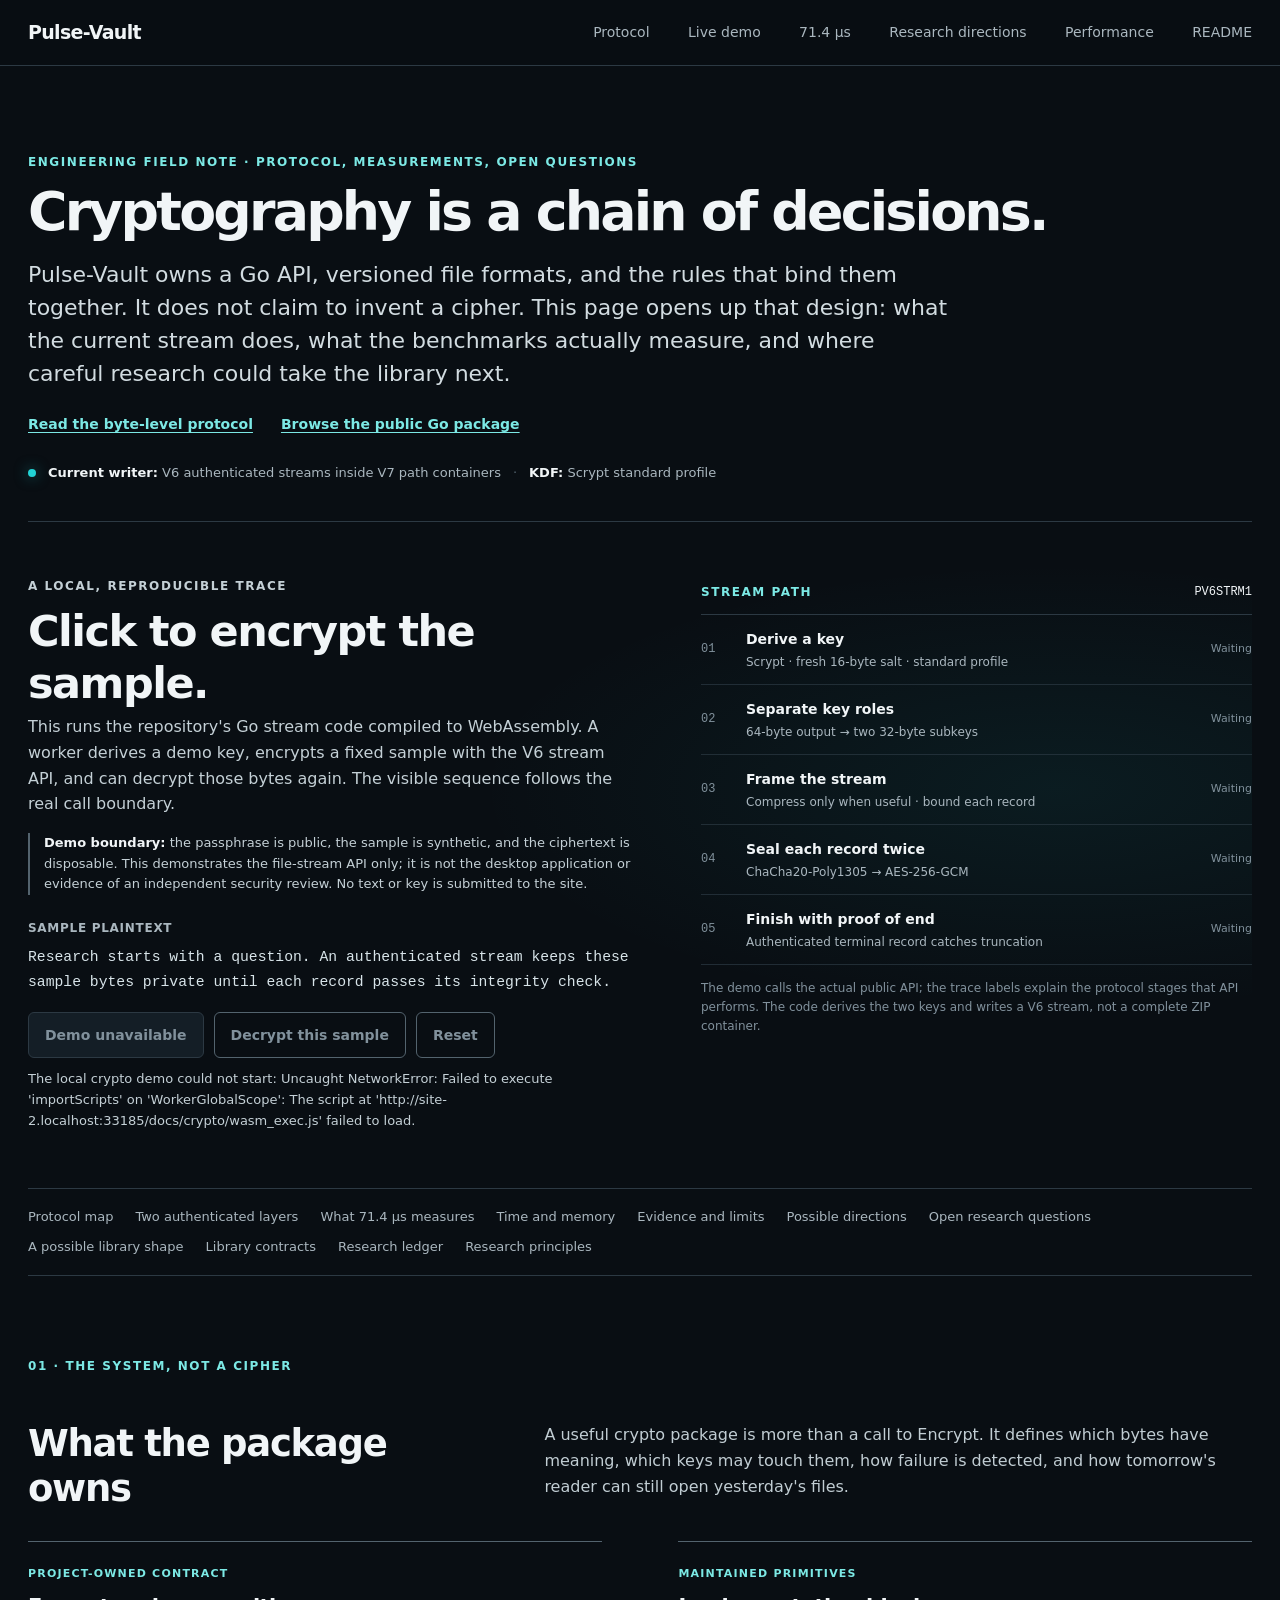
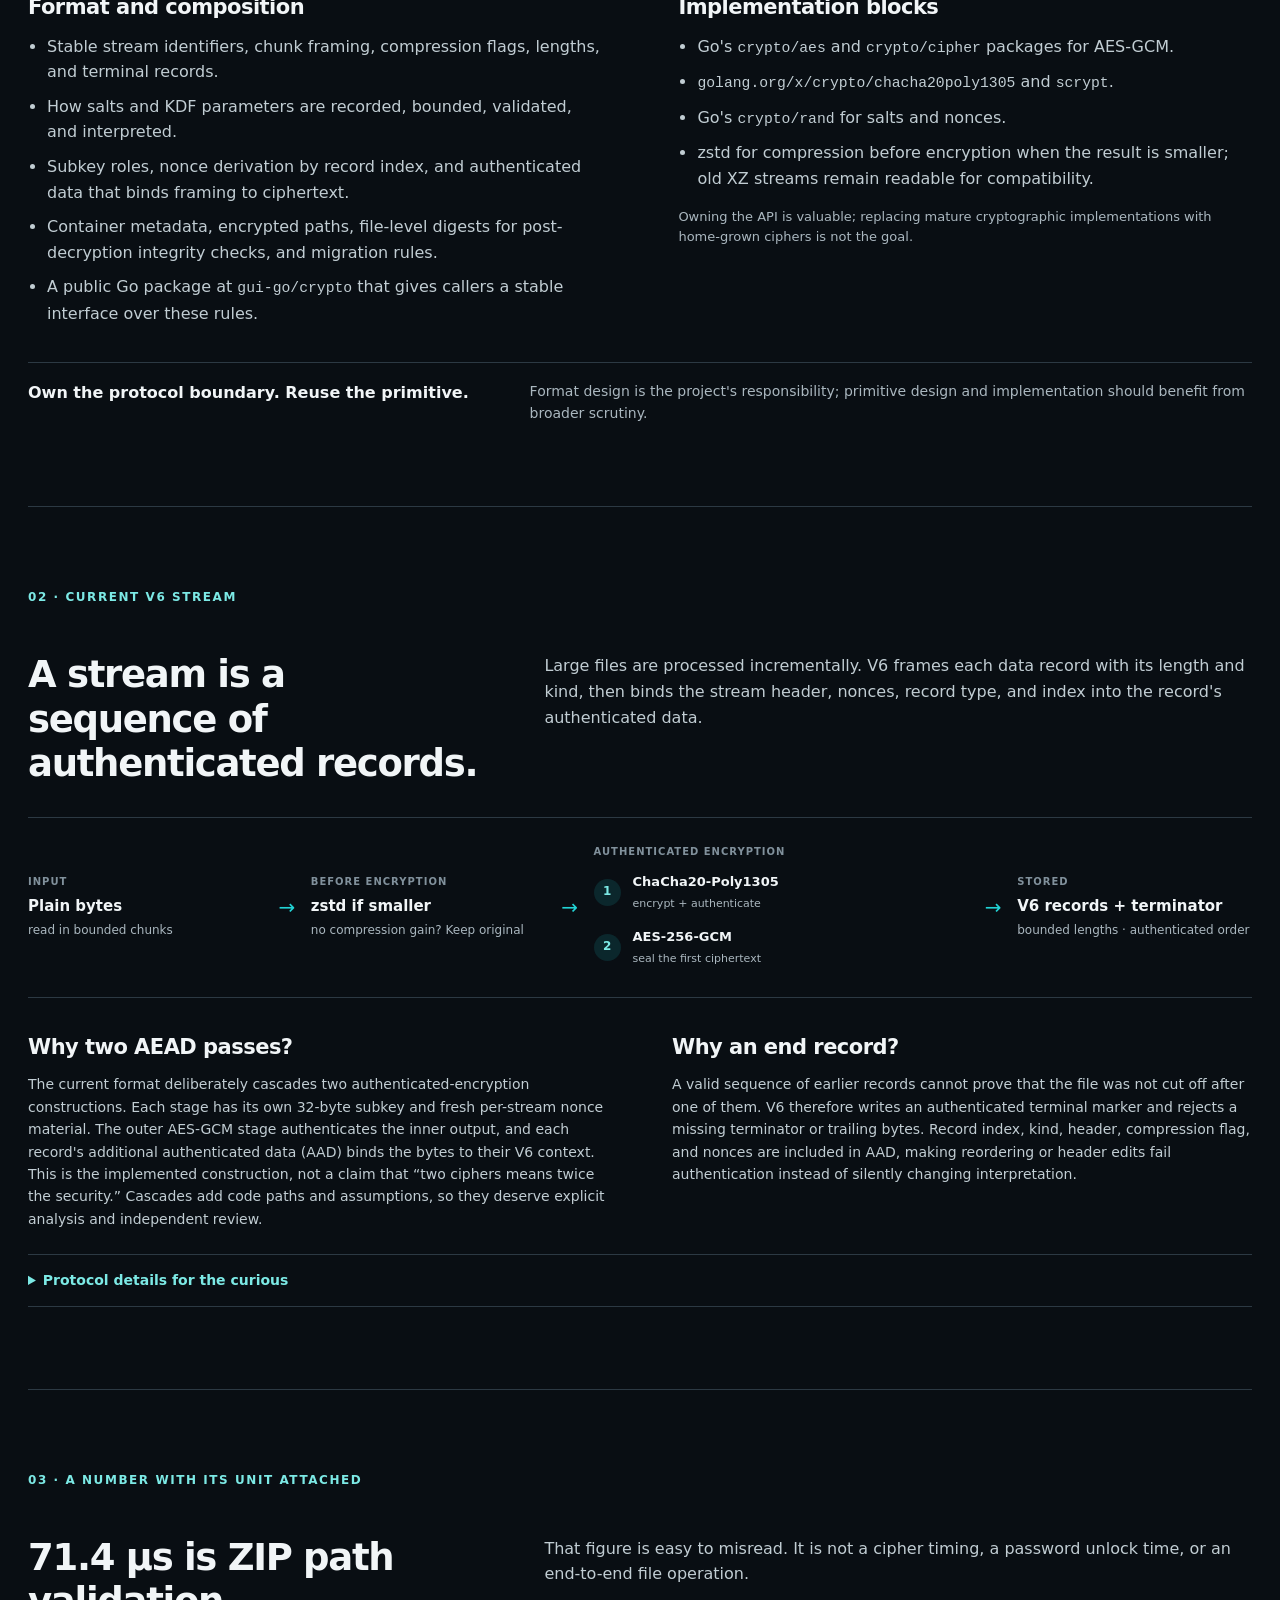
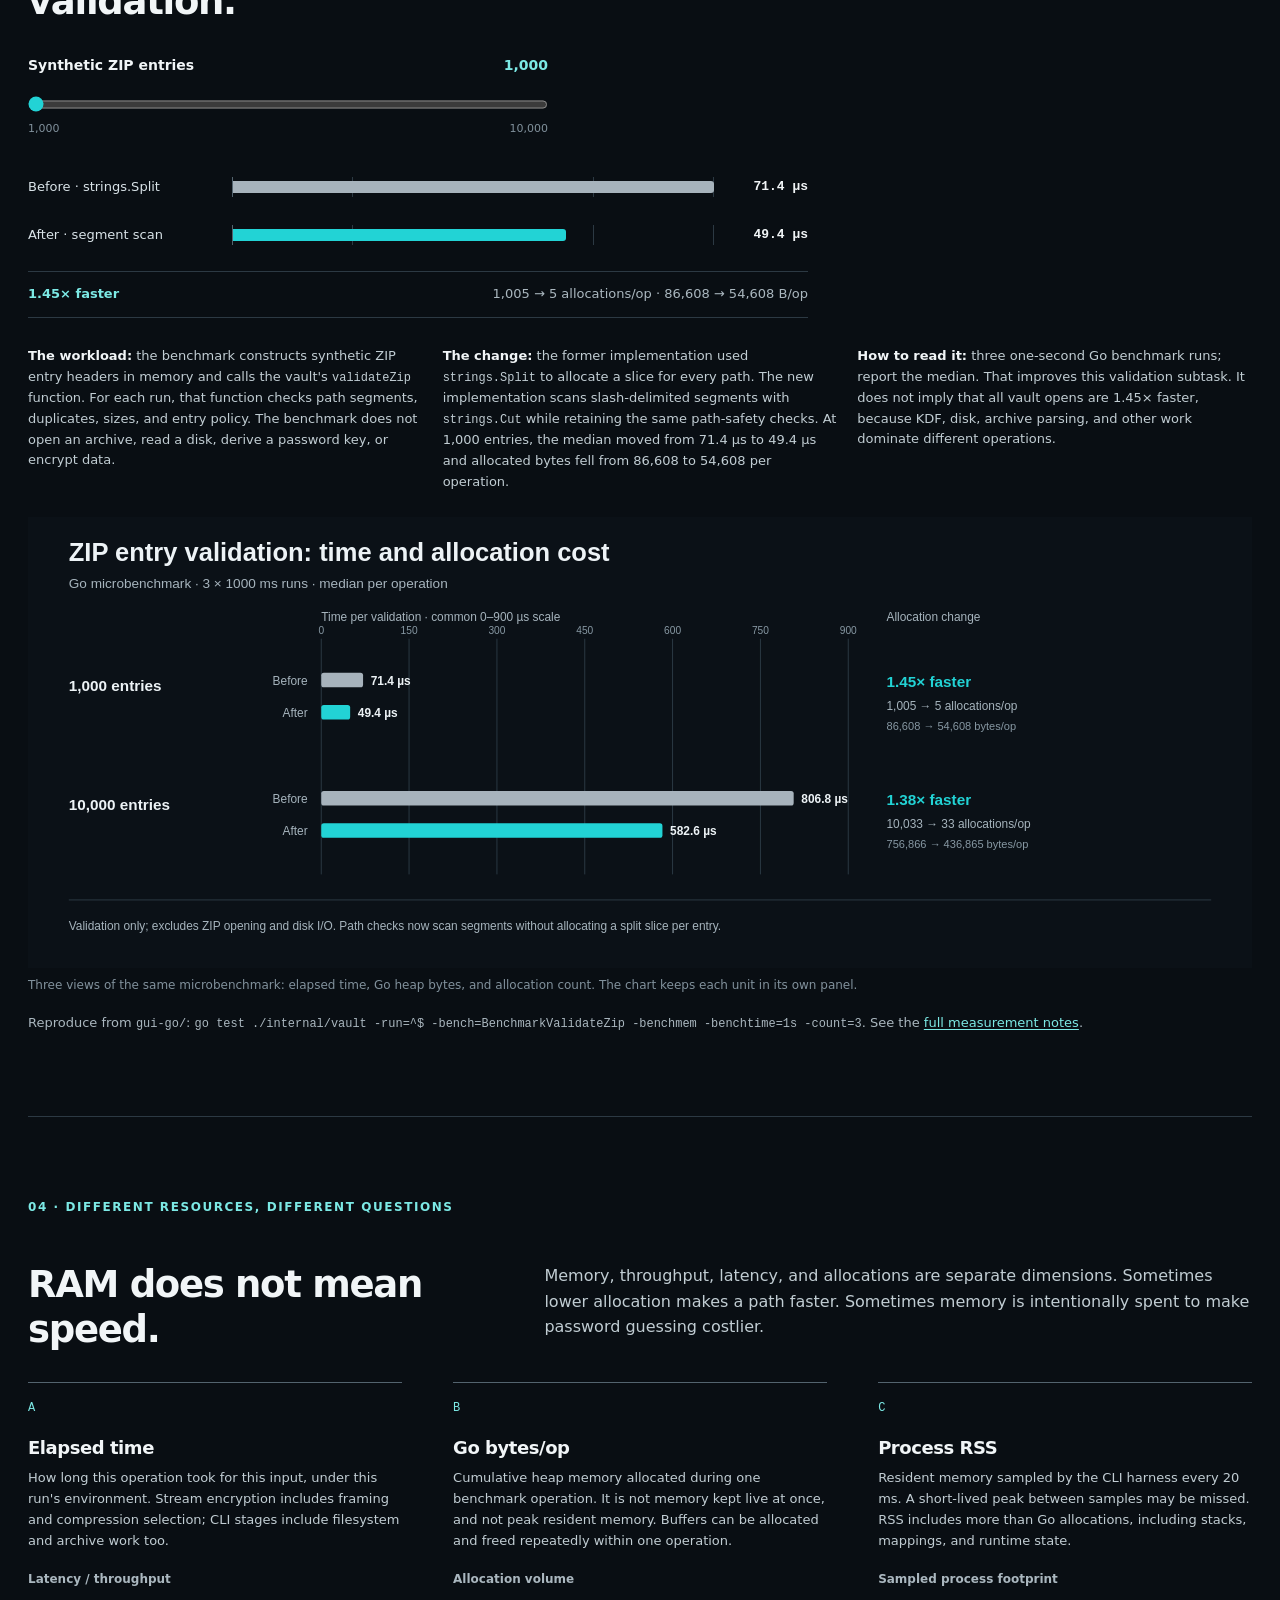
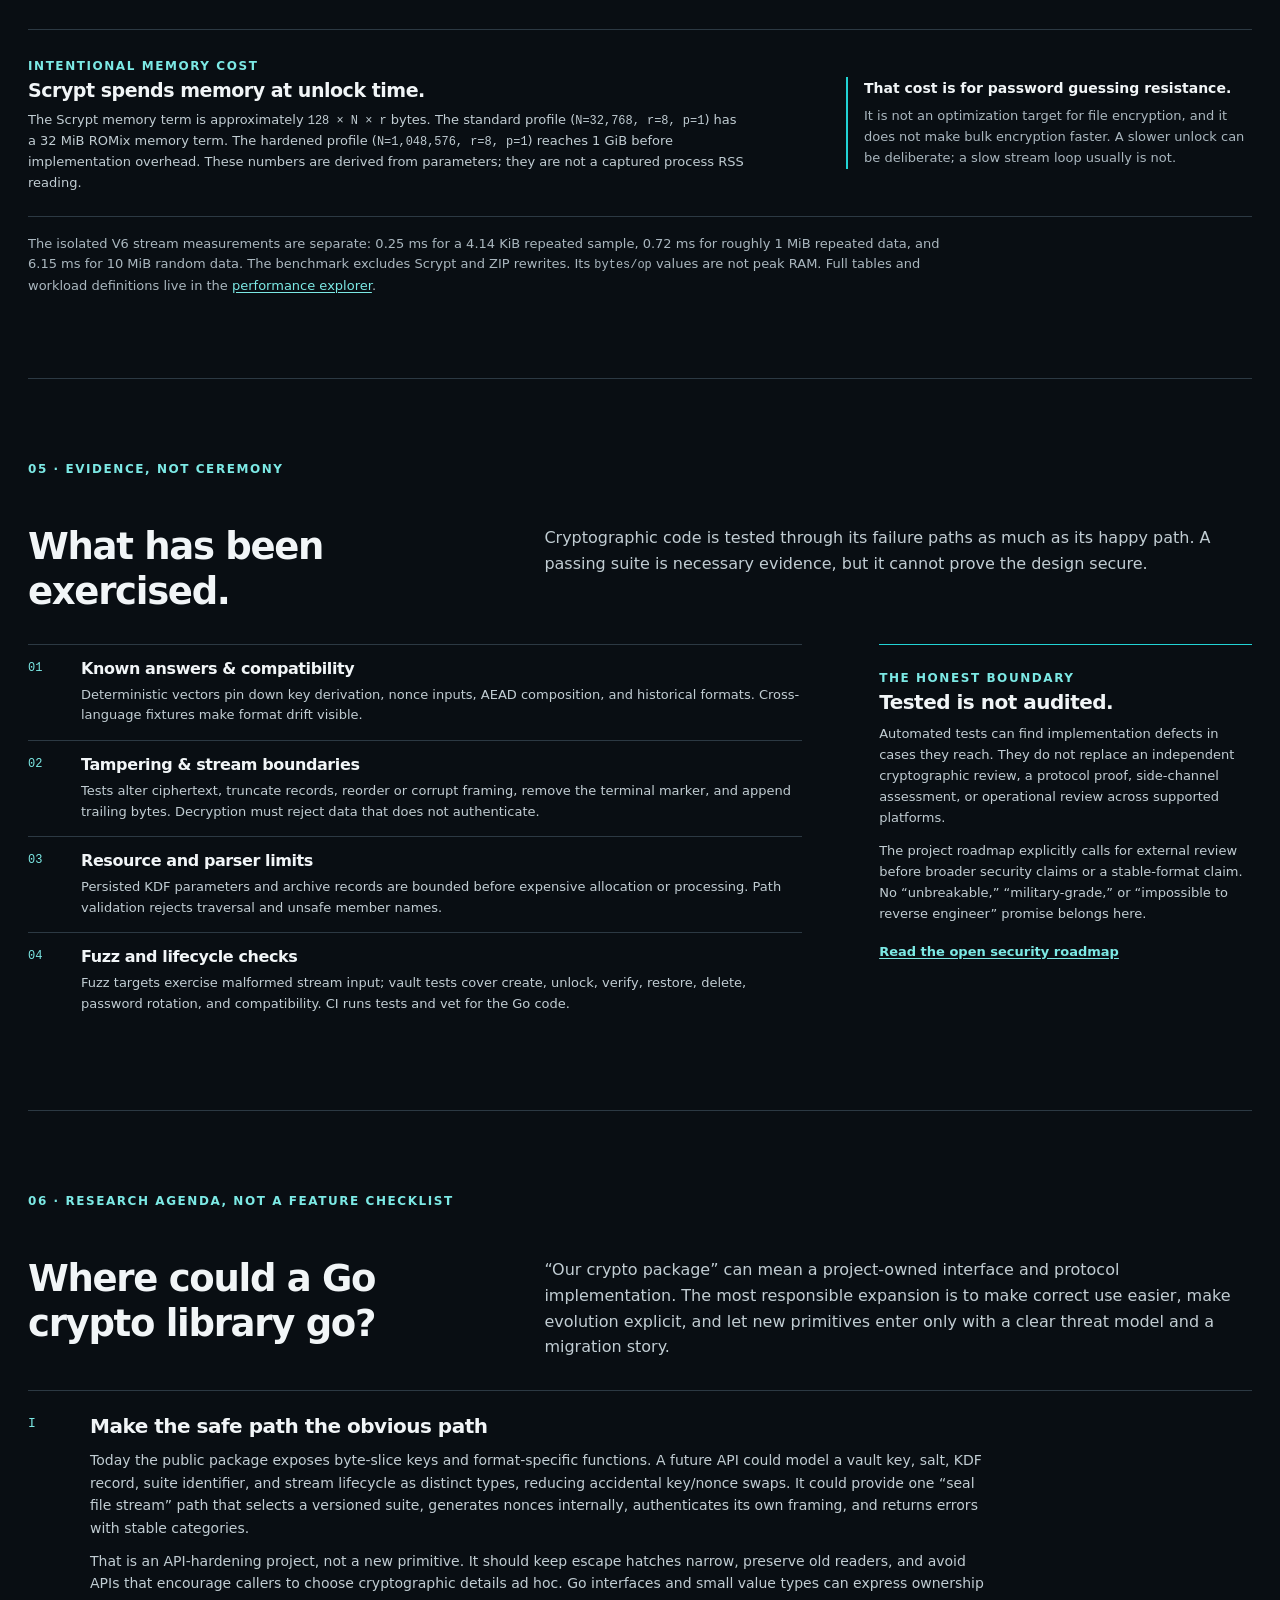
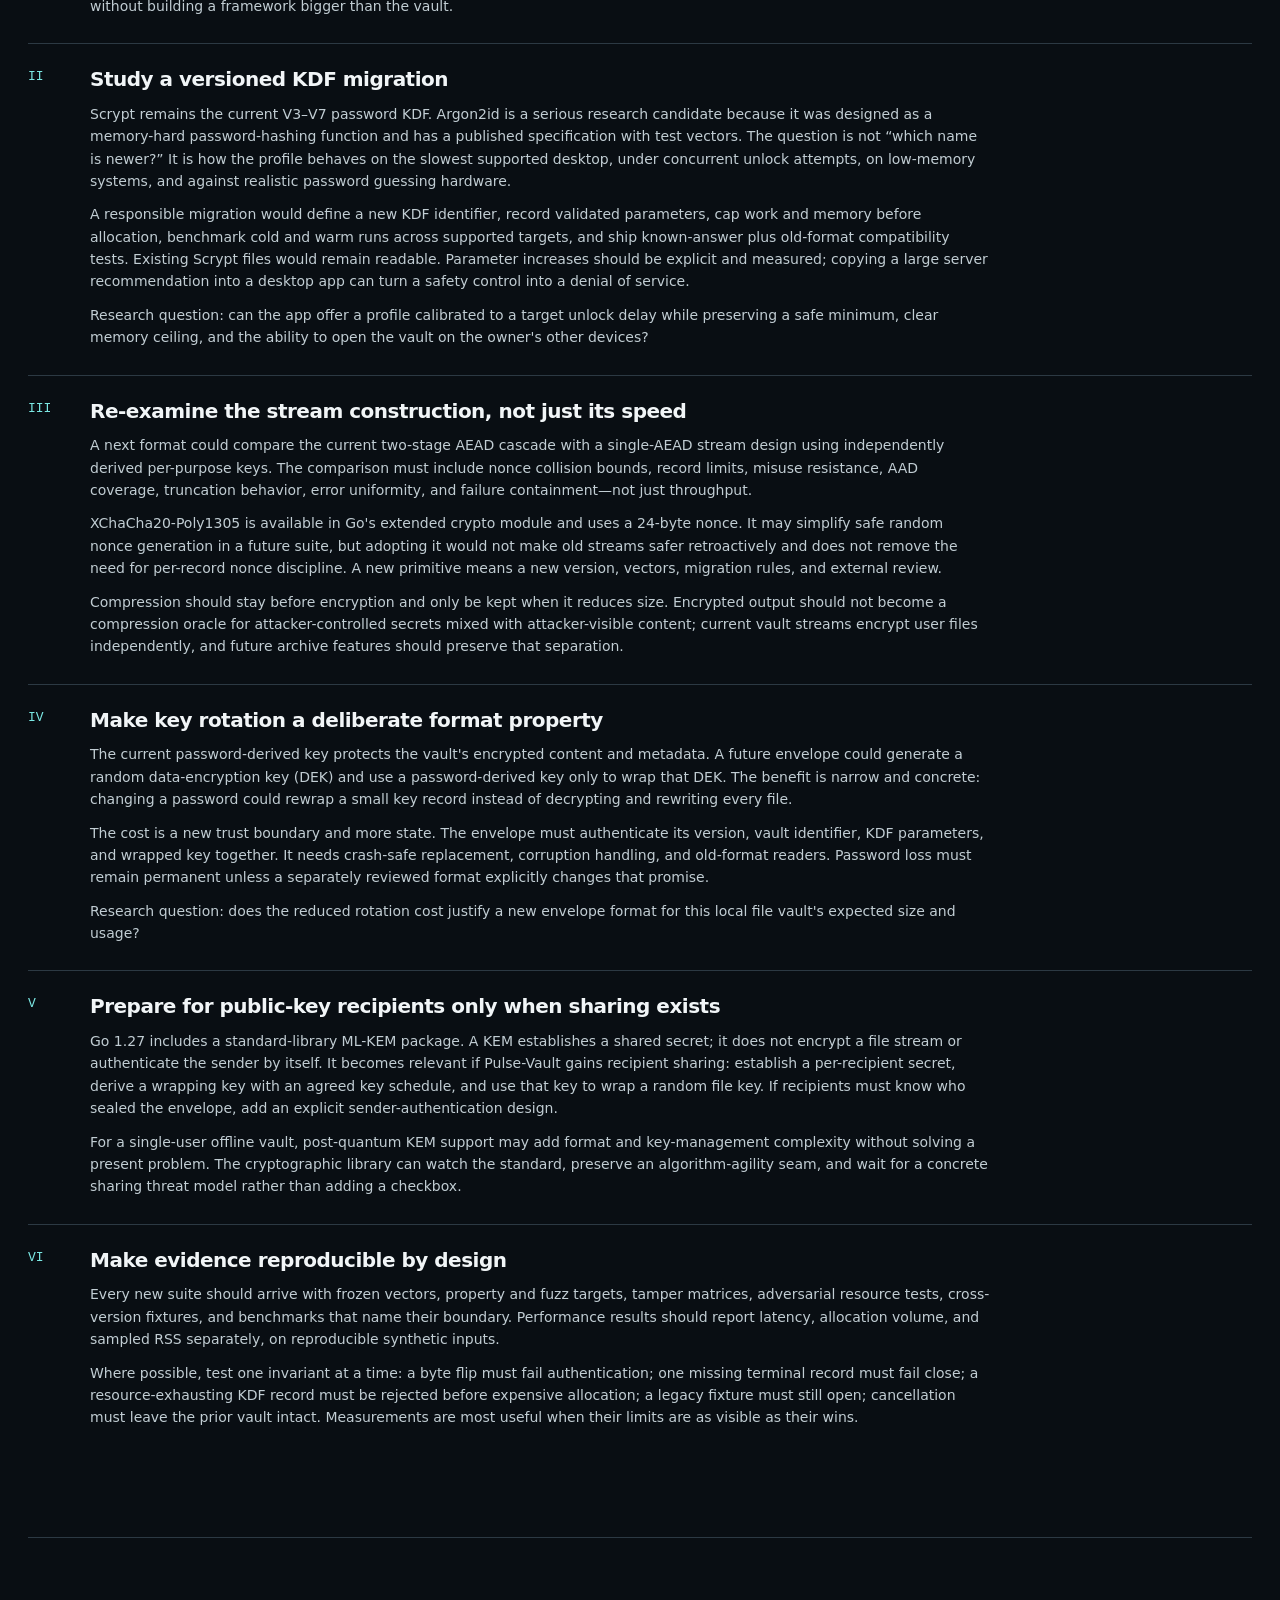
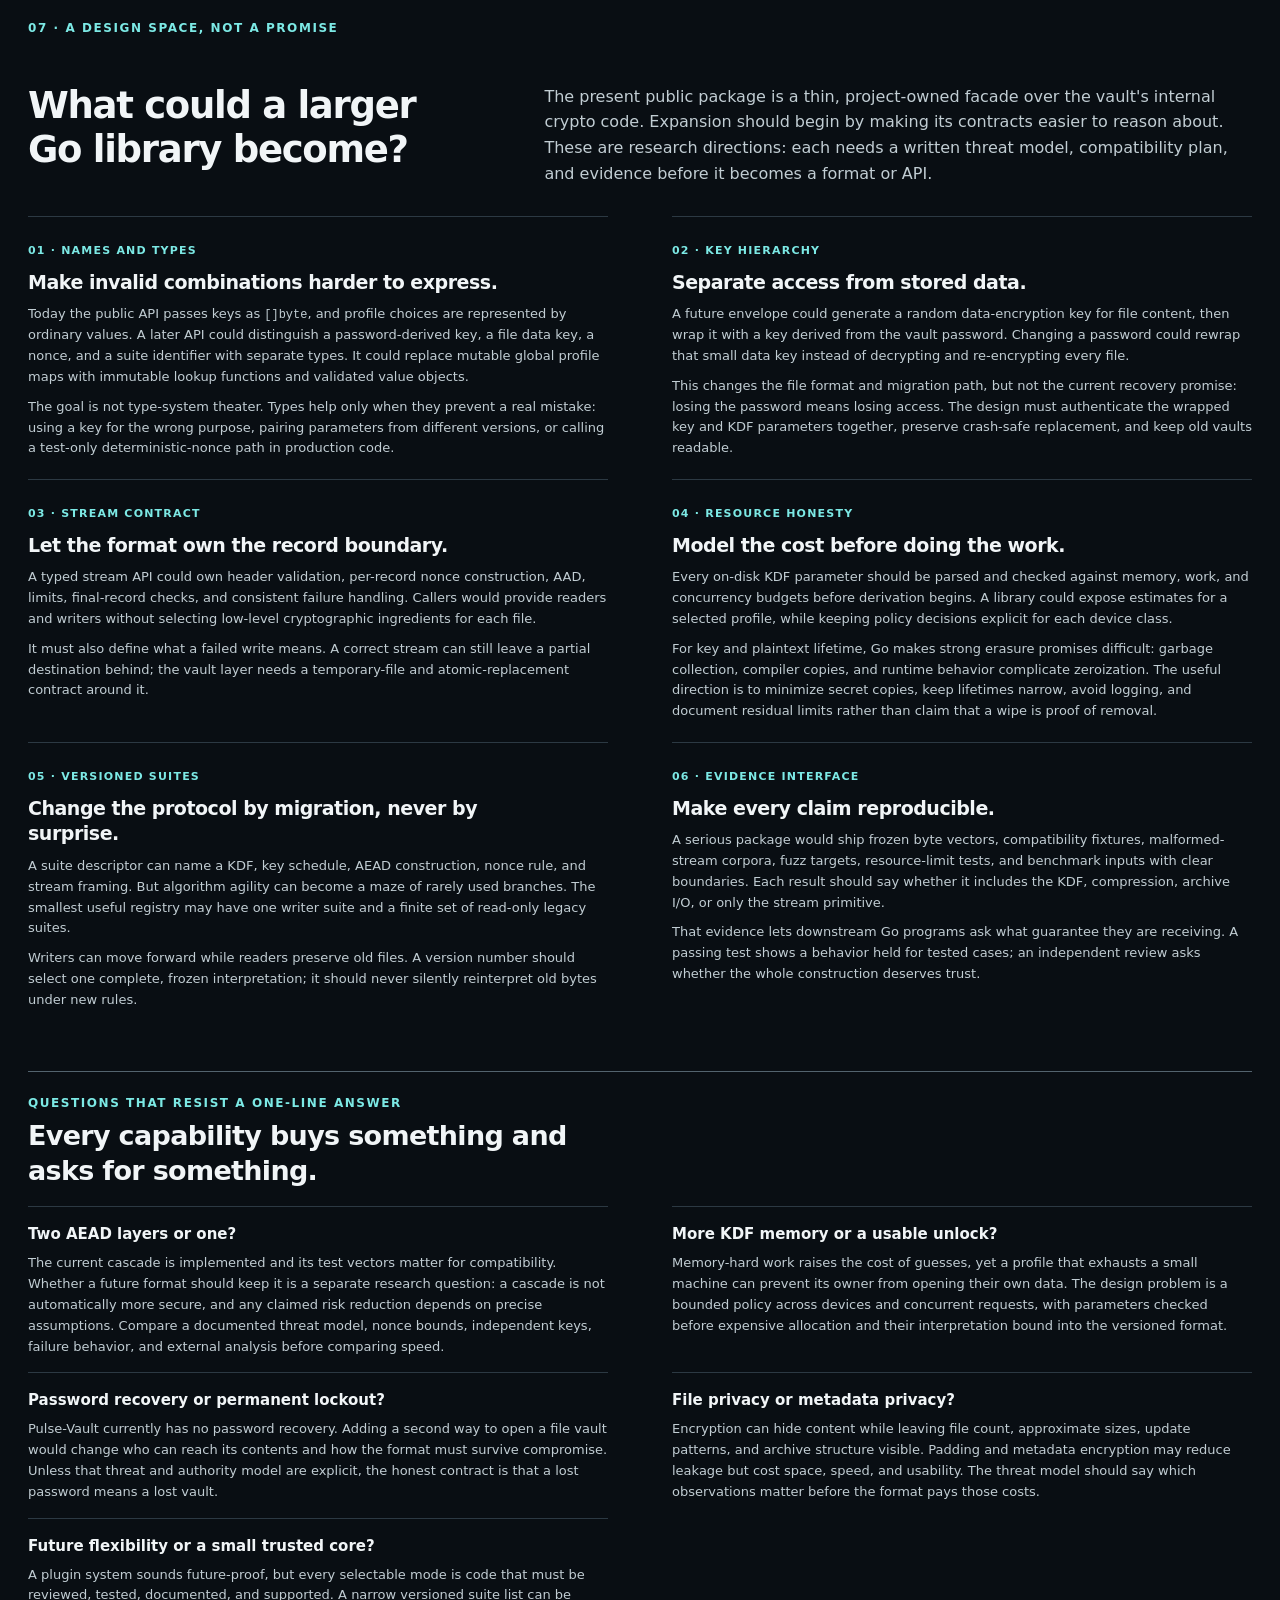
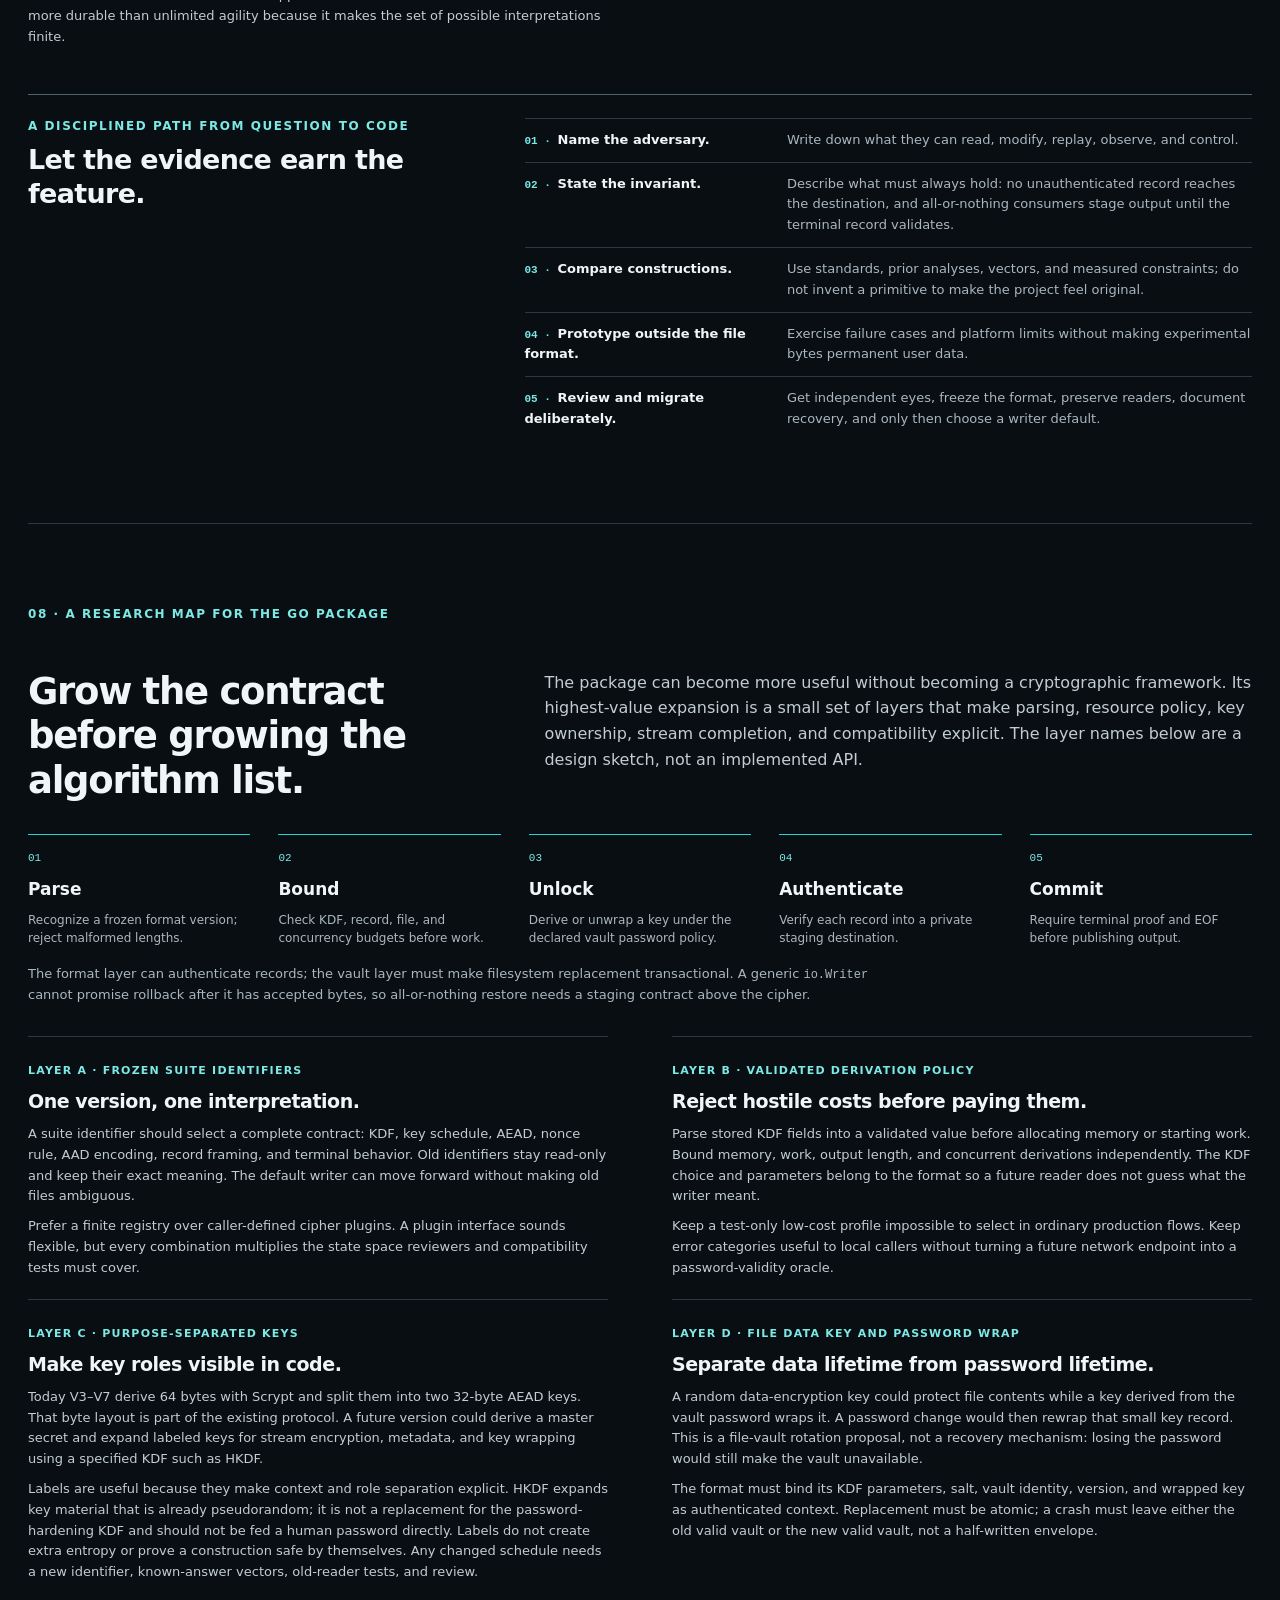
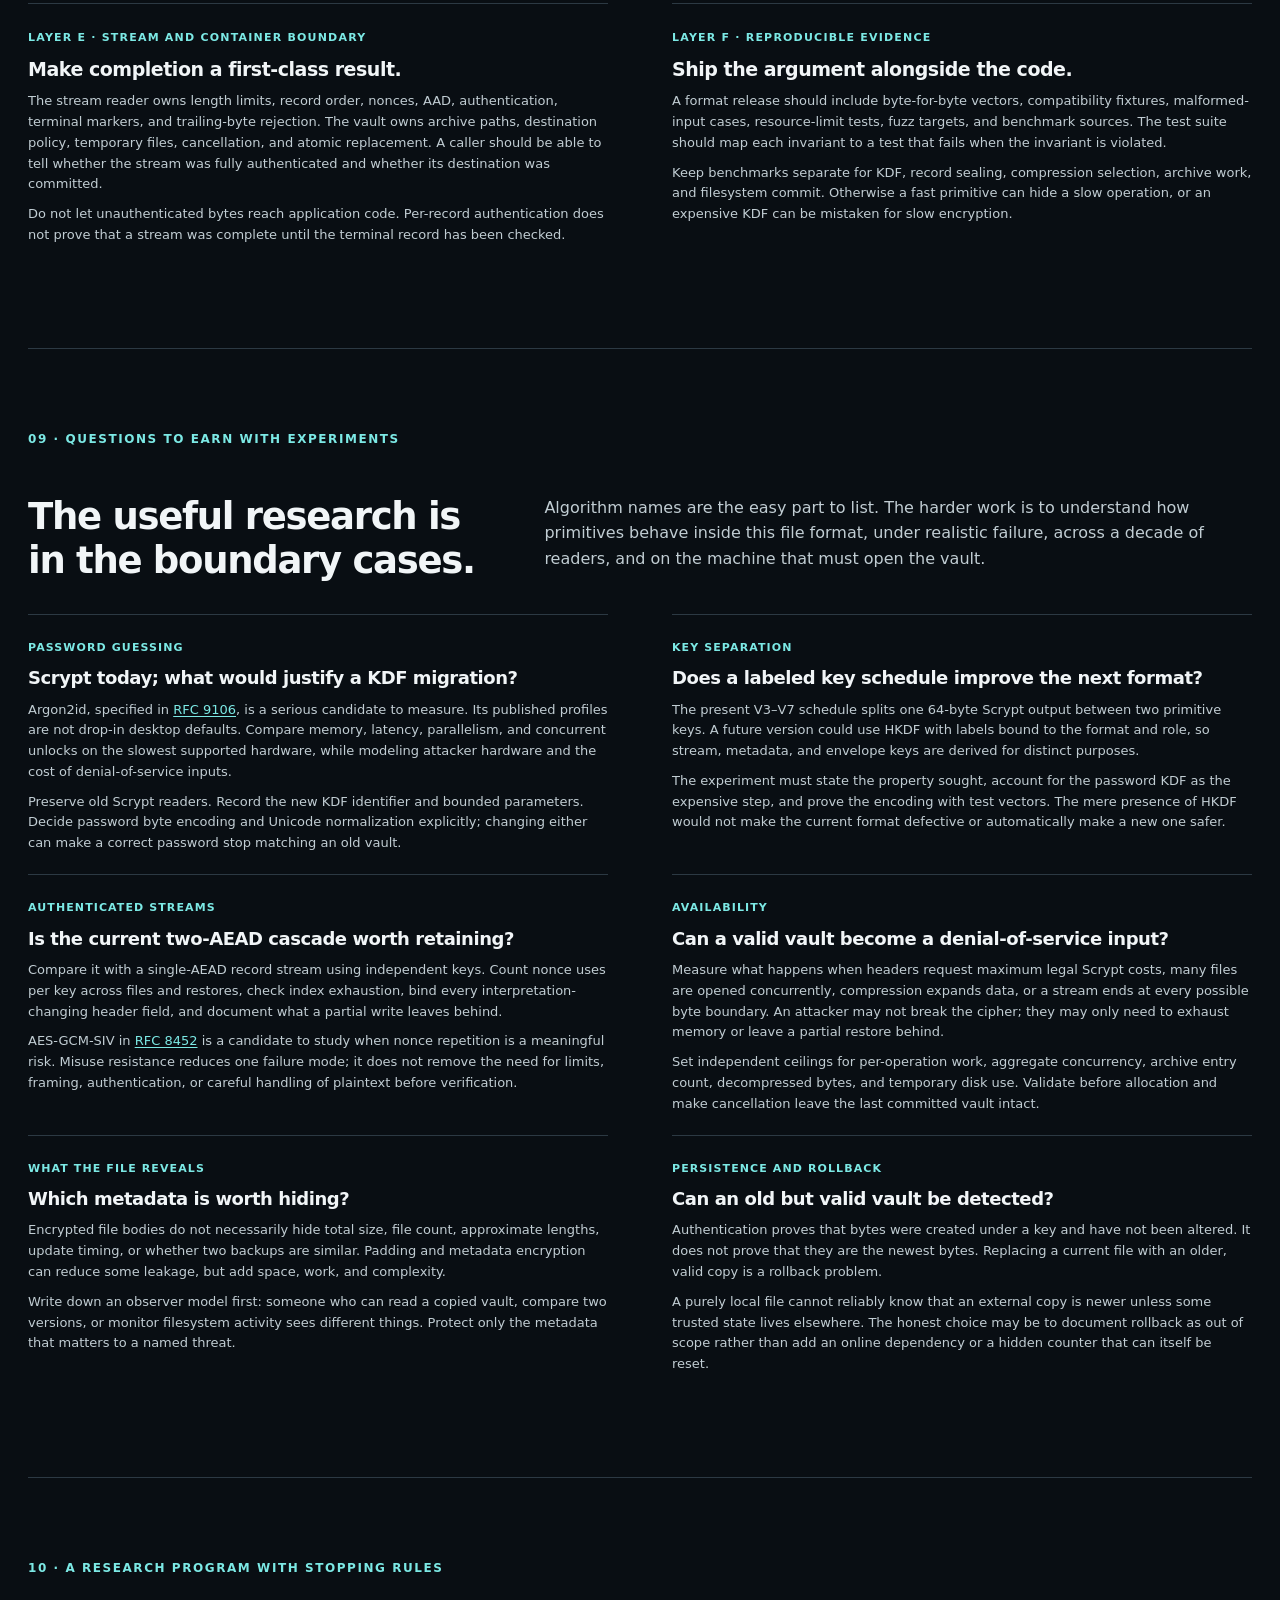
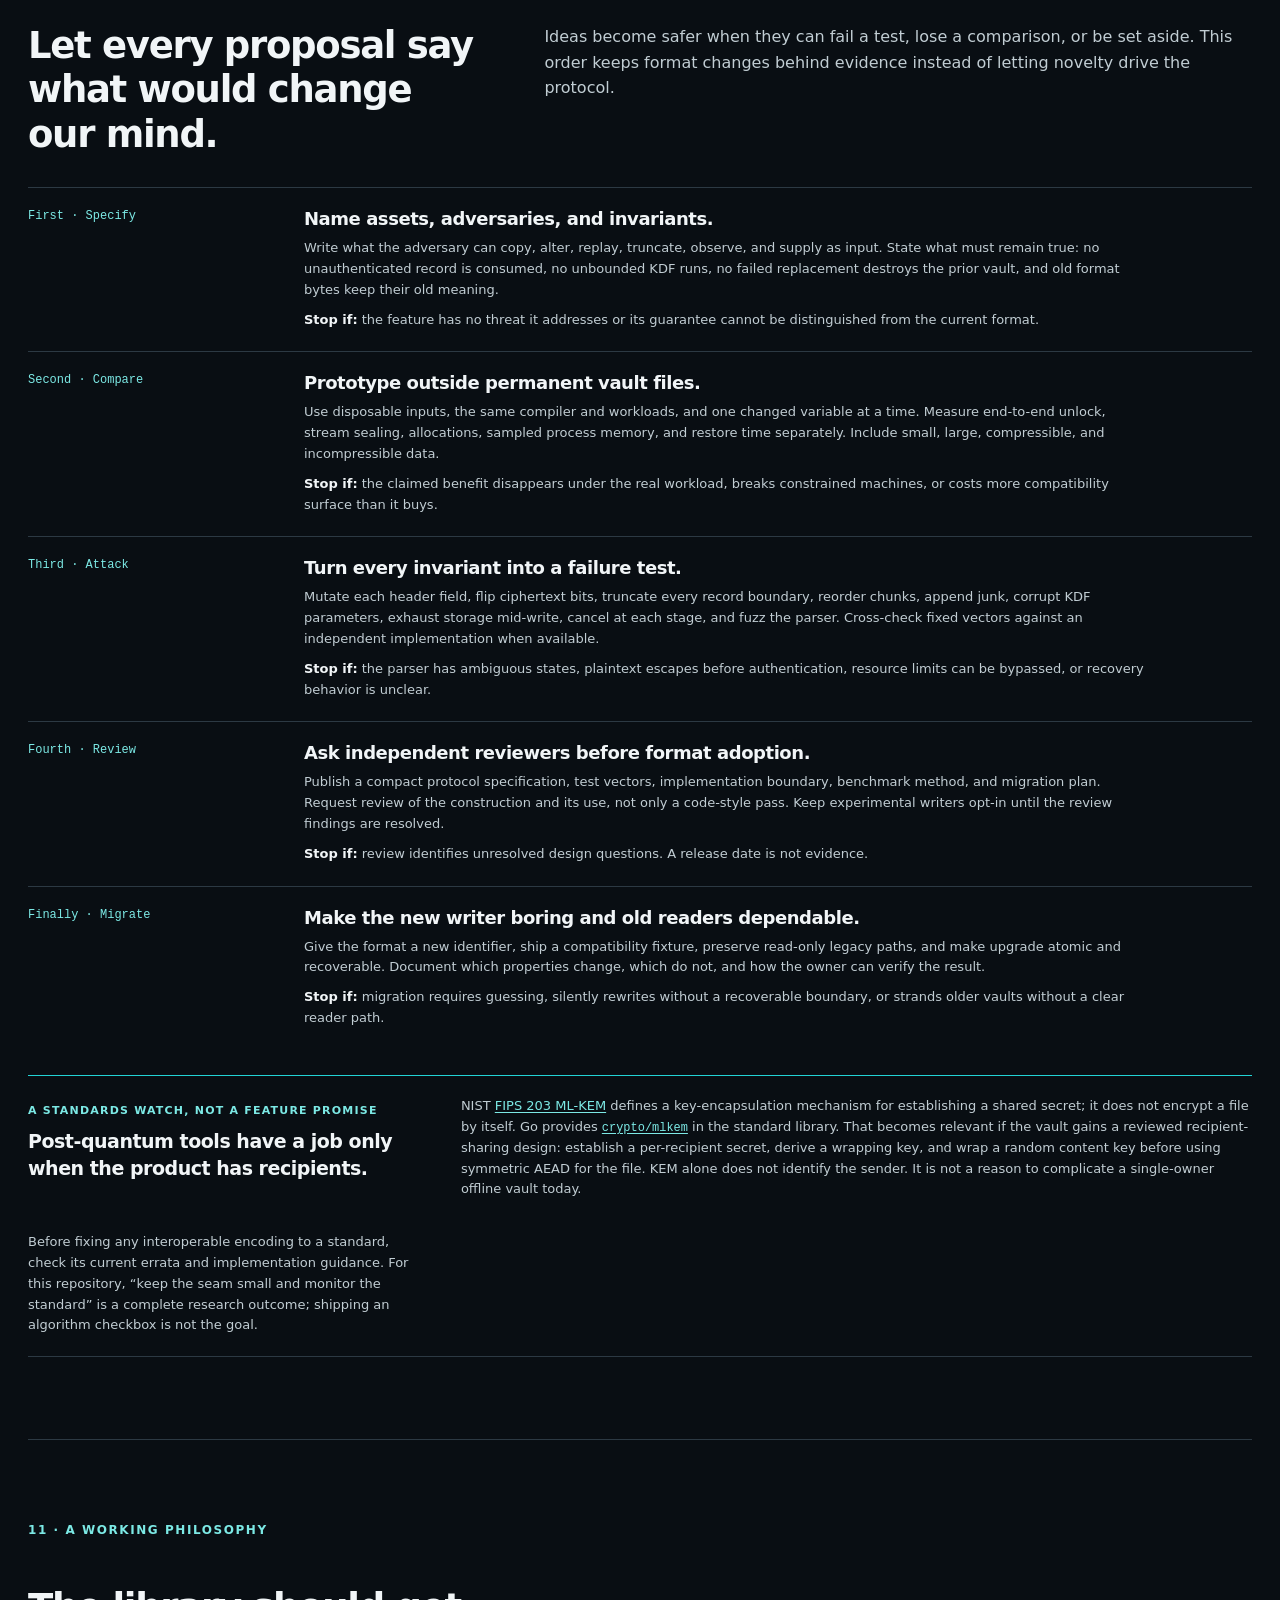
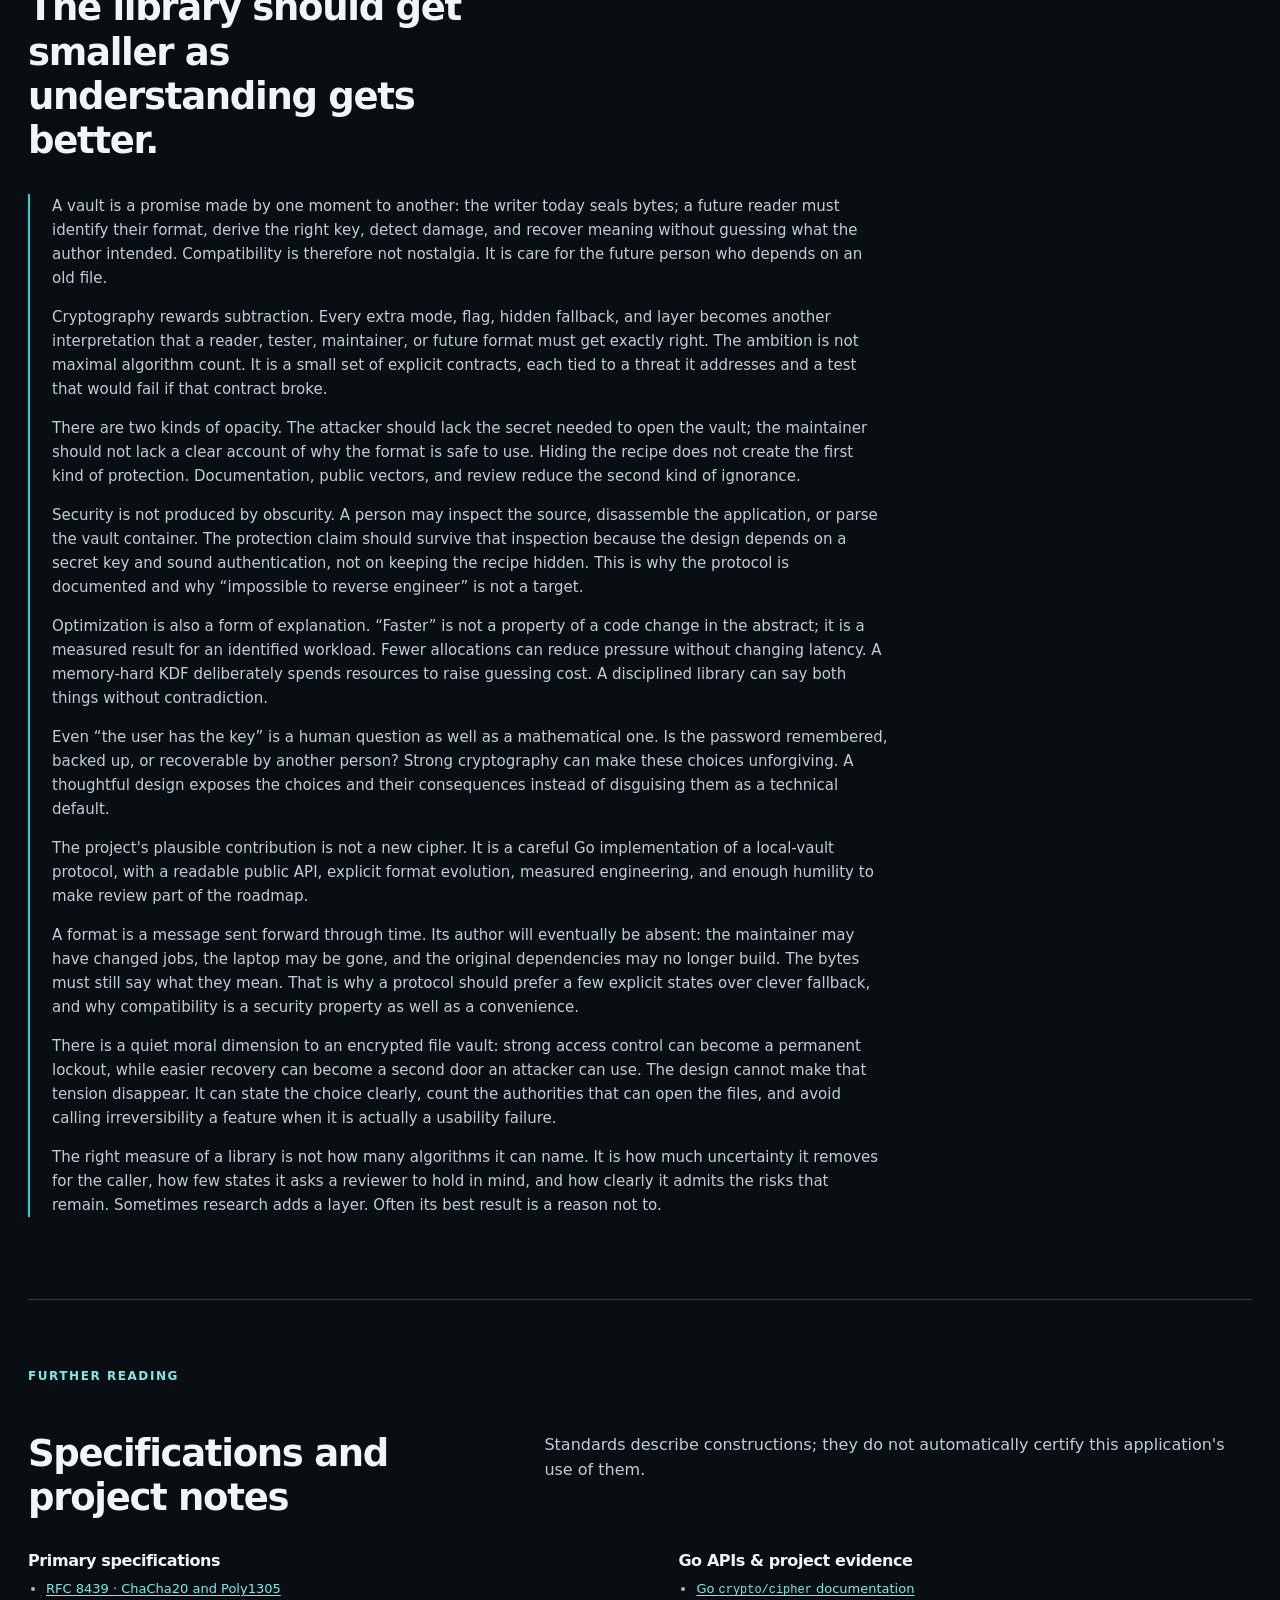
==== docs/crypto/index.html @ 2f30bfa5 "Refresh Pulse-Vault desktop, security, and GitHub docs" ====
<!doctype html>
<html lang="en">
  <head>
    <meta charset="utf-8">
    <meta name="viewport" content="width=device-width, initial-scale=1">
    <meta name="color-scheme" content="dark">
    <meta name="description" content="A technical field note on Pulse-Vault's Go cryptography API, versioned stream protocol, performance measurements, tests, and research directions.">
    <title>Cryptography &amp; research · Pulse-Vault</title>
    <link rel="stylesheet" href="../performance/dashboard.css?v=20261108-row-update">
    <link rel="stylesheet" href="./crypto.css?v=20261107-research3">
    <script src="./crypto.js?v=20261108-validation-refresh" defer></script>
  </head>
  <body>
    <header class="site-header">
      <a class="wordmark" href="../" aria-label="Pulse-Vault field notes home">Pulse-Vault</a>
      <nav aria-label="Page navigation">
        <a href="#map">Protocol</a>
        <a href="#live-demo">Live demo</a>
        <a href="#measurement">71.4 µs</a>
        <a href="#research">Research directions</a>
        <a href="../performance/">Performance</a>
        <a href="https://github.com/Z3r0s/Pulse-Vault/blob/main/README.md">README</a>
      </nav>
    </header>

    <main class="page-shell crypto-page">
      <section class="intro crypto-intro" aria-labelledby="page-title">
        <p class="eyebrow">Engineering field note · protocol, measurements, open questions</p>
        <h1 id="page-title">Cryptography is a chain of decisions.</h1>
        <p class="lede">Pulse-Vault owns a Go API, versioned file formats, and the rules that bind them together. It does not claim to invent a cipher. This page opens up that design: what the current stream does, what the benchmarks actually measure, and where careful research could take the library next.</p>
        <div class="intro-links">
          <a class="text-link" href="https://github.com/Z3r0s/Pulse-Vault/blob/main/docs/CRYPTO_PROTOCOL.md">Read the byte-level protocol</a>
          <a class="text-link" href="https://github.com/Z3r0s/Pulse-Vault/tree/main/gui-go/crypto">Browse the public Go package</a>
        </div>
        <div class="protocol-stamp" role="note">
          <span class="status-dot" aria-hidden="true"></span>
          <span><strong>Current writer:</strong> V6 authenticated streams inside V7 path containers</span>
          <span class="stamp-separator" aria-hidden="true">·</span>
          <span><strong>KDF:</strong> Scrypt standard profile</span>
        </div>
      </section>

      <section id="live-demo" class="demo-section" aria-labelledby="demo-title">
        <div class="demo-copy">
          <p class="eyebrow">A local, reproducible trace</p>
          <h2 id="demo-title">Click to encrypt the sample.</h2>
          <p>This runs the repository's Go stream code compiled to WebAssembly. A worker derives a demo key, encrypts a fixed sample with the V6 stream API, and can decrypt those bytes again. The visible sequence follows the real call boundary.</p>
          <p class="demo-safety"><strong>Demo boundary:</strong> the passphrase is public, the sample is synthetic, and the ciphertext is disposable. This demonstrates the file-stream API only; it is not the desktop application or evidence of an independent security review. No text or key is submitted to the site.</p>
          <div class="sample-plaintext">
            <span class="detail-label">Sample plaintext</span>
            <code id="sample-plaintext">Research starts with a question. An authenticated stream keeps these sample bytes private until each record passes its integrity check.</code>
          </div>
          <div class="demo-controls">
            <button id="encrypt-button" class="action-button" type="button" disabled>Loading local crypto…</button>
            <button id="decrypt-button" class="quiet-button" type="button" disabled>Decrypt this sample</button>
            <button id="reset-button" class="quiet-button" type="button" disabled>Reset</button>
          </div>
          <p id="demo-status" class="demo-status" role="status" aria-live="polite">Preparing the local Go module…</p>
          <div id="demo-result" class="demo-result" hidden>
            <div class="result-header">
              <span class="detail-label">Encrypted V6 stream</span>
              <span id="cipher-size" class="result-metric"></span>
            </div>
            <code id="cipher-output" class="cipher-output" aria-label="Base64 encoded sample ciphertext"></code>
            <p id="decrypt-output" class="decrypt-output" hidden></p>
          </div>
        </div>
        <div class="demo-trace" aria-label="Steps in the Pulse-Vault stream encryption demo">
          <div class="trace-heading">
            <span class="eyebrow">Stream path</span>
            <span class="trace-format">PV6STRM1</span>
          </div>
          <ol class="trace-list" id="trace-list">
            <li class="trace-step" data-stage="kdf">
              <span class="trace-index">01</span>
              <span class="trace-body"><strong>Derive a key</strong><small>Scrypt · fresh 16-byte salt · standard profile</small></span>
              <span class="trace-state">Waiting</span>
            </li>
            <li class="trace-step" data-stage="split">
              <span class="trace-index">02</span>
              <span class="trace-body"><strong>Separate key roles</strong><small>64-byte output → two 32-byte subkeys</small></span>
              <span class="trace-state">Waiting</span>
            </li>
            <li class="trace-step" data-stage="stream">
              <span class="trace-index">03</span>
              <span class="trace-body"><strong>Frame the stream</strong><small>Compress only when useful · bound each record</small></span>
              <span class="trace-state">Waiting</span>
            </li>
            <li class="trace-step" data-stage="aead">
              <span class="trace-index">04</span>
              <span class="trace-body"><strong>Seal each record twice</strong><small>ChaCha20-Poly1305 → AES-256-GCM</small></span>
              <span class="trace-state">Waiting</span>
            </li>
            <li class="trace-step" data-stage="terminal">
              <span class="trace-index">05</span>
              <span class="trace-body"><strong>Finish with proof of end</strong><small>Authenticated terminal record catches truncation</small></span>
              <span class="trace-state">Waiting</span>
            </li>
          </ol>
          <p class="trace-note">The demo calls the actual public API; the trace labels explain the protocol stages that API performs. The code derives the two keys and writes a V6 stream, not a complete ZIP container.</p>
        </div>
      </section>

      <nav class="page-index" aria-label="On this page">
        <a href="#map">Protocol map</a>
        <a href="#cascade">Two authenticated layers</a>
        <a href="#measurement">What 71.4 µs measures</a>
        <a href="#memory">Time and memory</a>
        <a href="#tests">Evidence and limits</a>
        <a href="#research">Possible directions</a>
        <a href="#protocol-questions">Open research questions</a>
        <a href="#architecture">A possible library shape</a>
        <a href="#library-contract">Library contracts</a>
        <a href="#research-ledger">Research ledger</a>
        <a href="#principles">Research principles</a>
      </nav>

      <section id="map" class="research-section" aria-labelledby="map-title">
        <div class="section-lead">
          <p class="eyebrow">01 · The system, not a cipher</p>
          <h2 id="map-title">What the package owns</h2>
          <p>A useful crypto package is more than a call to Encrypt. It defines which bytes have meaning, which keys may touch them, how failure is detected, and how tomorrow's reader can still open yesterday's files.</p>
        </div>
        <div class="open-grid">
          <article class="open-column">
            <span class="column-kicker">Project-owned contract</span>
            <h3>Format and composition</h3>
            <ul>
              <li>Stable stream identifiers, chunk framing, compression flags, lengths, and terminal records.</li>
              <li>How salts and KDF parameters are recorded, bounded, validated, and interpreted.</li>
              <li>Subkey roles, nonce derivation by record index, and authenticated data that binds framing to ciphertext.</li>
              <li>Container metadata, encrypted paths, file-level digests for post-decryption integrity checks, and migration rules.</li>
              <li>A public Go package at <code>gui-go/crypto</code> that gives callers a stable interface over these rules.</li>
            </ul>
          </article>
          <article class="open-column">
            <span class="column-kicker">Maintained primitives</span>
            <h3>Implementation blocks</h3>
            <ul>
              <li>Go's <code>crypto/aes</code> and <code>crypto/cipher</code> packages for AES-GCM.</li>
              <li><code>golang.org/x/crypto/chacha20poly1305</code> and <code>scrypt</code>.</li>
              <li>Go's <code>crypto/rand</code> for salts and nonces.</li>
              <li>zstd for compression before encryption when the result is smaller; old XZ streams remain readable for compatibility.</li>
            </ul>
            <p class="quiet-note">Owning the API is valuable; replacing mature cryptographic implementations with home-grown ciphers is not the goal.</p>
          </article>
        </div>
        <div class="principle-line">
          <strong>Own the protocol boundary. Reuse the primitive.</strong>
          <span>Format design is the project's responsibility; primitive design and implementation should benefit from broader scrutiny.</span>
        </div>
      </section>

      <section id="cascade" class="research-section cascade-section" aria-labelledby="cascade-title">
        <div class="section-lead">
          <p class="eyebrow">02 · Current V6 stream</p>
          <h2 id="cascade-title">A stream is a sequence of authenticated records.</h2>
          <p>Large files are processed incrementally. V6 frames each data record with its length and kind, then binds the stream header, nonces, record type, and index into the record's authenticated data.</p>
        </div>
        <div class="cascade-diagram" role="img" aria-label="Plaintext enters optional compression, then each stream record is encrypted by ChaCha20-Poly1305 followed by AES-256-GCM. The authenticated records are framed, and an authenticated terminal record closes the stream.">
          <div class="flow-input"><span class="flow-label">Input</span><strong>Plain bytes</strong><small>read in bounded chunks</small></div>
          <span class="flow-arrow" aria-hidden="true">→</span>
          <div class="flow-transform"><span class="flow-label">Before encryption</span><strong>zstd if smaller</strong><small>no compression gain? Keep original</small></div>
          <span class="flow-arrow" aria-hidden="true">→</span>
          <div class="flow-cascade">
            <span class="flow-label">Authenticated encryption</span>
            <div class="flow-layer"><b>1</b><span><strong>ChaCha20-Poly1305</strong><small>encrypt + authenticate</small></span></div>
            <div class="flow-layer"><b>2</b><span><strong>AES-256-GCM</strong><small>seal the first ciphertext</small></span></div>
          </div>
          <span class="flow-arrow" aria-hidden="true">→</span>
          <div class="flow-output"><span class="flow-label">Stored</span><strong>V6 records + terminator</strong><small>bounded lengths · authenticated order</small></div>
        </div>
        <div class="two-column-notes">
          <article>
            <h3>Why two AEAD passes?</h3>
            <p>The current format deliberately cascades two authenticated-encryption constructions. Each stage has its own 32-byte subkey and fresh per-stream nonce material. The outer AES-GCM stage authenticates the inner output, and each record's additional authenticated data (AAD) binds the bytes to their V6 context. This is the implemented construction, not a claim that “two ciphers means twice the security.” Cascades add code paths and assumptions, so they deserve explicit analysis and independent review.</p>
          </article>
          <article>
            <h3>Why an end record?</h3>
            <p>A valid sequence of earlier records cannot prove that the file was not cut off after one of them. V6 therefore writes an authenticated terminal marker and rejects a missing terminator or trailing bytes. Record index, kind, header, compression flag, and nonces are included in AAD, making reordering or header edits fail authentication instead of silently changing interpretation.</p>
          </article>
        </div>
        <details class="technical-detail">
          <summary>Protocol details for the curious</summary>
          <div class="detail-content">
            <p>V6 begins with <code>PV6STRM1</code>, a compression flag, a 16-byte ChaCha base nonce, and a 12-byte AES base nonce. Each following record contains a one-byte kind, a four-byte big-endian ciphertext length, and the ciphertext. Data records use kind <code>0</code>; the terminal record uses kind <code>1</code> and encrypts <code>PULSEVAULT6-END</code>.</p>
            <p>For record index <var>i</var>, the first 12 bytes of each base nonce are XORed with the big-endian encoding of <var>i</var>. The AAD contains the magic, compression flag, both base nonces, record kind, and index. Readers enforce chunk-size limits, authenticate every record, require the final marker, and reject trailing data.</p>
            <p>V3–V7 metadata uses the same two-pass AEAD ordering. Older formats remain supported through explicit compatibility paths; old identifiers are never silently redefined. The byte-level contract is documented in <a href="https://github.com/Z3r0s/Pulse-Vault/blob/main/docs/CRYPTO_PROTOCOL.md">CRYPTO_PROTOCOL.md</a>.</p>
          </div>
        </details>
      </section>

      <section id="measurement" class="research-section measurement-section" aria-labelledby="measurement-title">
        <div class="section-lead">
          <p class="eyebrow">03 · A number with its unit attached</p>
          <h2 id="measurement-title">71.4 µs is ZIP path validation.</h2>
          <p>That figure is easy to misread. It is not a cipher timing, a password unlock time, or an end-to-end file operation.</p>
        </div>
        <div class="measurement-panel">
          <div class="measurement-controls">
            <label for="entry-slider">Synthetic ZIP entries <output id="entry-count" for="entry-slider">1,000</output></label>
            <input id="entry-slider" type="range" min="0" max="1" step="1" value="0" aria-valuetext="1,000 entries">
            <div class="range-ticks" aria-hidden="true"><span>1,000</span><span>10,000</span></div>
          </div>
          <div class="comparison-chart" role="img" aria-label="Before and after ZIP validation microbenchmark">
            <div class="comparison-row">
              <span>Before · strings.Split</span>
              <span class="comparison-track"><span id="before-bar" class="comparison-fill fill-before" style="width:100%"></span></span>
              <strong id="before-time">71.4 µs</strong>
            </div>
            <div class="comparison-row">
              <span>After · segment scan</span>
              <span class="comparison-track"><span id="after-bar" class="comparison-fill fill-after" style="width:71.3%"></span></span>
              <strong id="after-time">49.4 µs</strong>
            </div>
            <div class="measurement-readout">
              <span id="speedup">1.45× faster</span>
              <span id="allocation-change">1,005 → 5 allocations/op</span>
            </div>
          </div>
          <div class="measurement-explainer">
            <p><strong>The workload:</strong> the benchmark constructs synthetic ZIP entry headers in memory and calls the vault's <code>validateZip</code> function. For each run, that function checks path segments, duplicates, sizes, and entry policy. The benchmark does not open an archive, read a disk, derive a password key, or encrypt data.</p>
            <p><strong>The change:</strong> the former implementation used <code>strings.Split</code> to allocate a slice for every path. The new implementation scans slash-delimited segments with <code>strings.Cut</code> while retaining the same path-safety checks. At 1,000 entries, the median moved from 71.4 µs to 49.4 µs and allocated bytes fell from 86,608 to 54,608 per operation.</p>
            <p><strong>How to read it:</strong> three one-second Go benchmark runs; report the median. That improves this validation subtask. It does not imply that all vault opens are 1.45× faster, because KDF, disk, archive parsing, and other work dominate different operations.</p>
          </div>
          <figure class="static-figure">
            <img src="../assets/performance-zip-validation.svg" alt="ZIP validation comparison at 1,000 and 10,000 entries, showing elapsed time, allocated bytes, and allocation counts before and after the segment-scan optimization" loading="lazy">
            <figcaption>Three views of the same microbenchmark: elapsed time, Go heap bytes, and allocation count. The chart keeps each unit in its own panel.</figcaption>
          </figure>
          <p class="reproduce-line">Reproduce from <code>gui-go/</code>: <code>go test ./internal/vault -run=^$ -bench=BenchmarkValidateZip -benchmem -benchtime=1s -count=3</code>. See the <a href="https://github.com/Z3r0s/Pulse-Vault/blob/main/docs/PERFORMANCE.md#zip-entry-validation-allocation-reduction">full measurement notes</a>.</p>
        </div>
      </section>

      <section id="memory" class="research-section memory-section" aria-labelledby="memory-title">
        <div class="section-lead">
          <p class="eyebrow">04 · Different resources, different questions</p>
          <h2 id="memory-title">RAM does not mean speed.</h2>
          <p>Memory, throughput, latency, and allocations are separate dimensions. Sometimes lower allocation makes a path faster. Sometimes memory is intentionally spent to make password guessing costlier.</p>
        </div>
        <div class="measurement-columns">
          <article class="measurement-card">
            <span class="metric-index">A</span>
            <h3>Elapsed time</h3>
            <p>How long this operation took for this input, under this run's environment. Stream encryption includes framing and compression selection; CLI stages include filesystem and archive work too.</p>
            <strong>Latency / throughput</strong>
          </article>
          <article class="measurement-card">
            <span class="metric-index">B</span>
            <h3>Go bytes/op</h3>
            <p>Cumulative heap memory allocated during one benchmark operation. It is not memory kept live at once, and not peak resident memory. Buffers can be allocated and freed repeatedly within one operation.</p>
            <strong>Allocation volume</strong>
          </article>
          <article class="measurement-card">
            <span class="metric-index">C</span>
            <h3>Process RSS</h3>
            <p>Resident memory sampled by the CLI harness every 20 ms. A short-lived peak between samples may be missed. RSS includes more than Go allocations, including stacks, mappings, and runtime state.</p>
            <strong>Sampled process footprint</strong>
          </article>
        </div>
        <div class="kdf-note">
          <div>
            <span class="eyebrow">Intentional memory cost</span>
            <h3>Scrypt spends memory at unlock time.</h3>
            <p>The Scrypt memory term is approximately <code>128 × N × r</code> bytes. The standard profile (<code>N=32,768, r=8, p=1</code>) has a 32 MiB ROMix memory term. The hardened profile (<code>N=1,048,576, r=8, p=1</code>) reaches 1 GiB before implementation overhead. These numbers are derived from parameters; they are not a captured process RSS reading.</p>
          </div>
          <div class="kdf-quote">
            <strong>That cost is for password guessing resistance.</strong>
            <span>It is not an optimization target for file encryption, and it does not make bulk encryption faster. A slower unlock can be deliberate; a slow stream loop usually is not.</span>
          </div>
        </div>
        <p class="memory-footnote">The isolated V6 stream measurements are separate: 0.25 ms for a 4.14 KiB repeated sample, 0.72 ms for roughly 1 MiB repeated data, and 6.15 ms for 10 MiB random data. The benchmark excludes Scrypt and ZIP rewrites. Its <code>bytes/op</code> values are not peak RAM. Full tables and workload definitions live in the <a href="../performance/">performance explorer</a>.</p>
      </section>

      <section id="tests" class="research-section tests-section" aria-labelledby="tests-title">
        <div class="section-lead">
          <p class="eyebrow">05 · Evidence, not ceremony</p>
          <h2 id="tests-title">What has been exercised.</h2>
          <p>Cryptographic code is tested through its failure paths as much as its happy path. A passing suite is necessary evidence, but it cannot prove the design secure.</p>
        </div>
        <div class="evidence-layout">
          <div class="evidence-list">
            <article><span class="evidence-mark">01</span><div><h3>Known answers &amp; compatibility</h3><p>Deterministic vectors pin down key derivation, nonce inputs, AEAD composition, and historical formats. Cross-language fixtures make format drift visible.</p></div></article>
            <article><span class="evidence-mark">02</span><div><h3>Tampering &amp; stream boundaries</h3><p>Tests alter ciphertext, truncate records, reorder or corrupt framing, remove the terminal marker, and append trailing bytes. Decryption must reject data that does not authenticate.</p></div></article>
            <article><span class="evidence-mark">03</span><div><h3>Resource and parser limits</h3><p>Persisted KDF parameters and archive records are bounded before expensive allocation or processing. Path validation rejects traversal and unsafe member names.</p></div></article>
            <article><span class="evidence-mark">04</span><div><h3>Fuzz and lifecycle checks</h3><p>Fuzz targets exercise malformed stream input; vault tests cover create, unlock, verify, restore, delete, password rotation, and compatibility. CI runs tests and vet for the Go code.</p></div></article>
          </div>
          <aside class="evidence-caveat">
            <span class="eyebrow">The honest boundary</span>
            <h3>Tested is not audited.</h3>
            <p>Automated tests can find implementation defects in cases they reach. They do not replace an independent cryptographic review, a protocol proof, side-channel assessment, or operational review across supported platforms.</p>
            <p>The project roadmap explicitly calls for external review before broader security claims or a stable-format claim. No “unbreakable,” “military-grade,” or “impossible to reverse engineer” promise belongs here.</p>
            <a href="https://github.com/Z3r0s/Pulse-Vault/blob/main/docs/ROADMAP.md">Read the open security roadmap</a>
          </aside>
        </div>
      </section>

      <section id="research" class="research-section future-section" aria-labelledby="research-title">
        <div class="section-lead">
          <p class="eyebrow">06 · Research agenda, not a feature checklist</p>
          <h2 id="research-title">Where could a Go crypto library go?</h2>
          <p>“Our crypto package” can mean a project-owned interface and protocol implementation. The most responsible expansion is to make correct use easier, make evolution explicit, and let new primitives enter only with a clear threat model and a migration story.</p>
        </div>
        <div class="research-threads">
          <article class="research-thread">
            <span class="thread-number">I</span>
            <div><h3>Make the safe path the obvious path</h3>
              <p>Today the public package exposes byte-slice keys and format-specific functions. A future API could model a vault key, salt, KDF record, suite identifier, and stream lifecycle as distinct types, reducing accidental key/nonce swaps. It could provide one “seal file stream” path that selects a versioned suite, generates nonces internally, authenticates its own framing, and returns errors with stable categories.</p>
              <p>That is an API-hardening project, not a new primitive. It should keep escape hatches narrow, preserve old readers, and avoid APIs that encourage callers to choose cryptographic details ad hoc. Go interfaces and small value types can express ownership without building a framework bigger than the vault.</p>
            </div>
          </article>
          <article class="research-thread">
            <span class="thread-number">II</span>
            <div><h3>Study a versioned KDF migration</h3>
              <p>Scrypt remains the current V3–V7 password KDF. Argon2id is a serious research candidate because it was designed as a memory-hard password-hashing function and has a published specification with test vectors. The question is not “which name is newer?” It is how the profile behaves on the slowest supported desktop, under concurrent unlock attempts, on low-memory systems, and against realistic password guessing hardware.</p>
              <p>A responsible migration would define a new KDF identifier, record validated parameters, cap work and memory before allocation, benchmark cold and warm runs across supported targets, and ship known-answer plus old-format compatibility tests. Existing Scrypt files would remain readable. Parameter increases should be explicit and measured; copying a large server recommendation into a desktop app can turn a safety control into a denial of service.</p>
              <p>Research question: can the app offer a profile calibrated to a target unlock delay while preserving a safe minimum, clear memory ceiling, and the ability to open the vault on the owner's other devices?</p>
            </div>
          </article>
          <article class="research-thread">
            <span class="thread-number">III</span>
            <div><h3>Re-examine the stream construction, not just its speed</h3>
              <p>A next format could compare the current two-stage AEAD cascade with a single-AEAD stream design using independently derived per-purpose keys. The comparison must include nonce collision bounds, record limits, misuse resistance, AAD coverage, truncation behavior, error uniformity, and failure containment—not just throughput.</p>
              <p>XChaCha20-Poly1305 is available in Go's extended crypto module and uses a 24-byte nonce. It may simplify safe random nonce generation in a future suite, but adopting it would not make old streams safer retroactively and does not remove the need for per-record nonce discipline. A new primitive means a new version, vectors, migration rules, and external review.</p>
              <p>Compression should stay before encryption and only be kept when it reduces size. Encrypted output should not become a compression oracle for attacker-controlled secrets mixed with attacker-visible content; current vault streams encrypt user files independently, and future archive features should preserve that separation.</p>
            </div>
          </article>
          <article class="research-thread">
            <span class="thread-number">IV</span>
            <div><h3>Make key rotation a deliberate format property</h3>
              <p>The current password-derived key protects the vault's encrypted content and metadata. A future envelope could generate a random data-encryption key (DEK) and use a password-derived key only to wrap that DEK. The benefit is narrow and concrete: changing a password could rewrap a small key record instead of decrypting and rewriting every file.</p>
              <p>The cost is a new trust boundary and more state. The envelope must authenticate its version, vault identifier, KDF parameters, and wrapped key together. It needs crash-safe replacement, corruption handling, and old-format readers. Password loss must remain permanent unless a separately reviewed format explicitly changes that promise.</p>
              <p>Research question: does the reduced rotation cost justify a new envelope format for this local file vault's expected size and usage?</p>
            </div>
          </article>
          <article class="research-thread">
            <span class="thread-number">V</span>
            <div><h3>Prepare for public-key recipients only when sharing exists</h3>
              <p>Go 1.27 includes a standard-library ML-KEM package. A KEM establishes a shared secret; it does not encrypt a file stream or authenticate the sender by itself. It becomes relevant if Pulse-Vault gains recipient sharing: establish a per-recipient secret, derive a wrapping key with an agreed key schedule, and use that key to wrap a random file key. If recipients must know who sealed the envelope, add an explicit sender-authentication design.</p>
              <p>For a single-user offline vault, post-quantum KEM support may add format and key-management complexity without solving a present problem. The cryptographic library can watch the standard, preserve an algorithm-agility seam, and wait for a concrete sharing threat model rather than adding a checkbox.</p>
            </div>
          </article>
          <article class="research-thread">
            <span class="thread-number">VI</span>
            <div><h3>Make evidence reproducible by design</h3>
              <p>Every new suite should arrive with frozen vectors, property and fuzz targets, tamper matrices, adversarial resource tests, cross-version fixtures, and benchmarks that name their boundary. Performance results should report latency, allocation volume, and sampled RSS separately, on reproducible synthetic inputs.</p>
              <p>Where possible, test one invariant at a time: a byte flip must fail authentication; one missing terminal record must fail close; a resource-exhausting KDF record must be rejected before expensive allocation; a legacy fixture must still open; cancellation must leave the prior vault intact. Measurements are most useful when their limits are as visible as their wins.</p>
            </div>
          </article>
        </div>
      </section>

      <section id="architecture" class="research-section architecture-section" aria-labelledby="architecture-title">
        <div class="section-lead">
          <p class="eyebrow">07 · A design space, not a promise</p>
          <h2 id="architecture-title">What could a larger Go library become?</h2>
          <p>The present public package is a thin, project-owned facade over the vault's internal crypto code. Expansion should begin by making its contracts easier to reason about. These are research directions: each needs a written threat model, compatibility plan, and evidence before it becomes a format or API.</p>
        </div>
        <div class="architecture-grid">
          <article class="architecture-card">
            <span class="column-kicker">01 · Names and types</span>
            <h3>Make invalid combinations harder to express.</h3>
            <p>Today the public API passes keys as <code>[]byte</code>, and profile choices are represented by ordinary values. A later API could distinguish a password-derived key, a file data key, a nonce, and a suite identifier with separate types. It could replace mutable global profile maps with immutable lookup functions and validated value objects.</p>
            <p>The goal is not type-system theater. Types help only when they prevent a real mistake: using a key for the wrong purpose, pairing parameters from different versions, or calling a test-only deterministic-nonce path in production code.</p>
          </article>
          <article class="architecture-card">
            <span class="column-kicker">02 · Key hierarchy</span>
            <h3>Separate access from stored data.</h3>
            <p>A future envelope could generate a random data-encryption key for file content, then wrap it with a key derived from the vault password. Changing a password could rewrap that small data key instead of decrypting and re-encrypting every file.</p>
            <p>This changes the file format and migration path, but not the current recovery promise: losing the password means losing access. The design must authenticate the wrapped key and KDF parameters together, preserve crash-safe replacement, and keep old vaults readable.</p>
          </article>
          <article class="architecture-card">
            <span class="column-kicker">03 · Stream contract</span>
            <h3>Let the format own the record boundary.</h3>
            <p>A typed stream API could own header validation, per-record nonce construction, AAD, limits, final-record checks, and consistent failure handling. Callers would provide readers and writers without selecting low-level cryptographic ingredients for each file.</p>
            <p>It must also define what a failed write means. A correct stream can still leave a partial destination behind; the vault layer needs a temporary-file and atomic-replacement contract around it.</p>
          </article>
          <article class="architecture-card">
            <span class="column-kicker">04 · Resource honesty</span>
            <h3>Model the cost before doing the work.</h3>
            <p>Every on-disk KDF parameter should be parsed and checked against memory, work, and concurrency budgets before derivation begins. A library could expose estimates for a selected profile, while keeping policy decisions explicit for each device class.</p>
            <p>For key and plaintext lifetime, Go makes strong erasure promises difficult: garbage collection, compiler copies, and runtime behavior complicate zeroization. The useful direction is to minimize secret copies, keep lifetimes narrow, avoid logging, and document residual limits rather than claim that a wipe is proof of removal.</p>
          </article>
          <article class="architecture-card">
            <span class="column-kicker">05 · Versioned suites</span>
            <h3>Change the protocol by migration, never by surprise.</h3>
            <p>A suite descriptor can name a KDF, key schedule, AEAD construction, nonce rule, and stream framing. But algorithm agility can become a maze of rarely used branches. The smallest useful registry may have one writer suite and a finite set of read-only legacy suites.</p>
            <p>Writers can move forward while readers preserve old files. A version number should select one complete, frozen interpretation; it should never silently reinterpret old bytes under new rules.</p>
          </article>
          <article class="architecture-card">
            <span class="column-kicker">06 · Evidence interface</span>
            <h3>Make every claim reproducible.</h3>
            <p>A serious package would ship frozen byte vectors, compatibility fixtures, malformed-stream corpora, fuzz targets, resource-limit tests, and benchmark inputs with clear boundaries. Each result should say whether it includes the KDF, compression, archive I/O, or only the stream primitive.</p>
            <p>That evidence lets downstream Go programs ask what guarantee they are receiving. A passing test shows a behavior held for tested cases; an independent review asks whether the whole construction deserves trust.</p>
          </article>
        </div>

        <div class="tension-block">
          <div class="tension-heading">
            <p class="eyebrow">Questions that resist a one-line answer</p>
            <h3>Every capability buys something and asks for something.</h3>
          </div>
          <div class="tension-list">
            <article><h4>Two AEAD layers or one?</h4><p>The current cascade is implemented and its test vectors matter for compatibility. Whether a future format should keep it is a separate research question: a cascade is not automatically more secure, and any claimed risk reduction depends on precise assumptions. Compare a documented threat model, nonce bounds, independent keys, failure behavior, and external analysis before comparing speed.</p></article>
            <article><h4>More KDF memory or a usable unlock?</h4><p>Memory-hard work raises the cost of guesses, yet a profile that exhausts a small machine can prevent its owner from opening their own data. The design problem is a bounded policy across devices and concurrent requests, with parameters checked before expensive allocation and their interpretation bound into the versioned format.</p></article>
            <article><h4>Password recovery or permanent lockout?</h4><p>Pulse-Vault currently has no password recovery. Adding a second way to open a file vault would change who can reach its contents and how the format must survive compromise. Unless that threat and authority model are explicit, the honest contract is that a lost password means a lost vault.</p></article>
            <article><h4>File privacy or metadata privacy?</h4><p>Encryption can hide content while leaving file count, approximate sizes, update patterns, and archive structure visible. Padding and metadata encryption may reduce leakage but cost space, speed, and usability. The threat model should say which observations matter before the format pays those costs.</p></article>
            <article><h4>Future flexibility or a small trusted core?</h4><p>A plugin system sounds future-proof, but every selectable mode is code that must be reviewed, tested, documented, and supported. A narrow versioned suite list can be more durable than unlimited agility because it makes the set of possible interpretations finite.</p></article>
          </div>
        </div>

        <div class="research-sequence">
          <div>
            <p class="eyebrow">A disciplined path from question to code</p>
            <h3>Let the evidence earn the feature.</h3>
          </div>
          <ol>
            <li><strong>Name the adversary.</strong><span>Write down what they can read, modify, replay, observe, and control.</span></li>
            <li><strong>State the invariant.</strong><span>Describe what must always hold: no unauthenticated record reaches the destination, and all-or-nothing consumers stage output until the terminal record validates.</span></li>
            <li><strong>Compare constructions.</strong><span>Use standards, prior analyses, vectors, and measured constraints; do not invent a primitive to make the project feel original.</span></li>
            <li><strong>Prototype outside the file format.</strong><span>Exercise failure cases and platform limits without making experimental bytes permanent user data.</span></li>
            <li><strong>Review and migrate deliberately.</strong><span>Get independent eyes, freeze the format, preserve readers, document recovery, and only then choose a writer default.</span></li>
          </ol>
        </div>
      </section>

      <section id="library-contract" class="research-section library-contract-section" aria-labelledby="library-contract-title">
        <div class="section-lead">
          <p class="eyebrow">08 · A research map for the Go package</p>
          <h2 id="library-contract-title">Grow the contract before growing the algorithm list.</h2>
          <p>The package can become more useful without becoming a cryptographic framework. Its highest-value expansion is a small set of layers that make parsing, resource policy, key ownership, stream completion, and compatibility explicit. The layer names below are a design sketch, not an implemented API.</p>
        </div>

        <div class="contract-flow" role="group" aria-label="Proposed authenticated read path">
          <article><span>01</span><strong>Parse</strong><small>Recognize a frozen format version; reject malformed lengths.</small></article>
          <b aria-hidden="true">→</b>
          <article><span>02</span><strong>Bound</strong><small>Check KDF, record, file, and concurrency budgets before work.</small></article>
          <b aria-hidden="true">→</b>
          <article><span>03</span><strong>Unlock</strong><small>Derive or unwrap a key under the declared vault password policy.</small></article>
          <b aria-hidden="true">→</b>
          <article><span>04</span><strong>Authenticate</strong><small>Verify each record into a private staging destination.</small></article>
          <b aria-hidden="true">→</b>
          <article><span>05</span><strong>Commit</strong><small>Require terminal proof and EOF before publishing output.</small></article>
        </div>
        <p class="contract-caption">The format layer can authenticate records; the vault layer must make filesystem replacement transactional. A generic <code>io.Writer</code> cannot promise rollback after it has accepted bytes, so all-or-nothing restore needs a staging contract above the cipher.</p>

        <div class="library-map">
          <article class="library-layer">
            <span class="column-kicker">Layer A · Frozen suite identifiers</span>
            <h3>One version, one interpretation.</h3>
            <p>A suite identifier should select a complete contract: KDF, key schedule, AEAD, nonce rule, AAD encoding, record framing, and terminal behavior. Old identifiers stay read-only and keep their exact meaning. The default writer can move forward without making old files ambiguous.</p>
            <p>Prefer a finite registry over caller-defined cipher plugins. A plugin interface sounds flexible, but every combination multiplies the state space reviewers and compatibility tests must cover.</p>
          </article>
          <article class="library-layer">
            <span class="column-kicker">Layer B · Validated derivation policy</span>
            <h3>Reject hostile costs before paying them.</h3>
            <p>Parse stored KDF fields into a validated value before allocating memory or starting work. Bound memory, work, output length, and concurrent derivations independently. The KDF choice and parameters belong to the format so a future reader does not guess what the writer meant.</p>
            <p>Keep a test-only low-cost profile impossible to select in ordinary production flows. Keep error categories useful to local callers without turning a future network endpoint into a password-validity oracle.</p>
          </article>
          <article class="library-layer">
            <span class="column-kicker">Layer C · Purpose-separated keys</span>
            <h3>Make key roles visible in code.</h3>
            <p>Today V3–V7 derive 64 bytes with Scrypt and split them into two 32-byte AEAD keys. That byte layout is part of the existing protocol. A future version could derive a master secret and expand labeled keys for stream encryption, metadata, and key wrapping using a specified KDF such as HKDF.</p>
            <p>Labels are useful because they make context and role separation explicit. HKDF expands key material that is already pseudorandom; it is not a replacement for the password-hardening KDF and should not be fed a human password directly. Labels do not create extra entropy or prove a construction safe by themselves. Any changed schedule needs a new identifier, known-answer vectors, old-reader tests, and review.</p>
          </article>
          <article class="library-layer">
            <span class="column-kicker">Layer D · File data key and password wrap</span>
            <h3>Separate data lifetime from password lifetime.</h3>
            <p>A random data-encryption key could protect file contents while a key derived from the vault password wraps it. A password change would then rewrap that small key record. This is a file-vault rotation proposal, not a recovery mechanism: losing the password would still make the vault unavailable.</p>
            <p>The format must bind its KDF parameters, salt, vault identity, version, and wrapped key as authenticated context. Replacement must be atomic; a crash must leave either the old valid vault or the new valid vault, not a half-written envelope.</p>
          </article>
          <article class="library-layer">
            <span class="column-kicker">Layer E · Stream and container boundary</span>
            <h3>Make completion a first-class result.</h3>
            <p>The stream reader owns length limits, record order, nonces, AAD, authentication, terminal markers, and trailing-byte rejection. The vault owns archive paths, destination policy, temporary files, cancellation, and atomic replacement. A caller should be able to tell whether the stream was fully authenticated and whether its destination was committed.</p>
            <p>Do not let unauthenticated bytes reach application code. Per-record authentication does not prove that a stream was complete until the terminal record has been checked.</p>
          </article>
          <article class="library-layer">
            <span class="column-kicker">Layer F · Reproducible evidence</span>
            <h3>Ship the argument alongside the code.</h3>
            <p>A format release should include byte-for-byte vectors, compatibility fixtures, malformed-input cases, resource-limit tests, fuzz targets, and benchmark sources. The test suite should map each invariant to a test that fails when the invariant is violated.</p>
            <p>Keep benchmarks separate for KDF, record sealing, compression selection, archive work, and filesystem commit. Otherwise a fast primitive can hide a slow operation, or an expensive KDF can be mistaken for slow encryption.</p>
          </article>
        </div>
      </section>

      <section id="protocol-questions" class="research-section protocol-questions-section" aria-labelledby="protocol-questions-title">
        <div class="section-lead">
          <p class="eyebrow">09 · Questions to earn with experiments</p>
          <h2 id="protocol-questions-title">The useful research is in the boundary cases.</h2>
          <p>Algorithm names are the easy part to list. The harder work is to understand how primitives behave inside this file format, under realistic failure, across a decade of readers, and on the machine that must open the vault.</p>
        </div>

        <div class="question-grid">
          <article>
            <span class="question-tag">Password guessing</span>
            <h3>Scrypt today; what would justify a KDF migration?</h3>
            <p>Argon2id, specified in <a href="https://www.rfc-editor.org/rfc/rfc9106.html">RFC 9106</a>, is a serious candidate to measure. Its published profiles are not drop-in desktop defaults. Compare memory, latency, parallelism, and concurrent unlocks on the slowest supported hardware, while modeling attacker hardware and the cost of denial-of-service inputs.</p>
            <p>Preserve old Scrypt readers. Record the new KDF identifier and bounded parameters. Decide password byte encoding and Unicode normalization explicitly; changing either can make a correct password stop matching an old vault.</p>
          </article>
          <article>
            <span class="question-tag">Key separation</span>
            <h3>Does a labeled key schedule improve the next format?</h3>
            <p>The present V3–V7 schedule splits one 64-byte Scrypt output between two primitive keys. A future version could use HKDF with labels bound to the format and role, so stream, metadata, and envelope keys are derived for distinct purposes.</p>
            <p>The experiment must state the property sought, account for the password KDF as the expensive step, and prove the encoding with test vectors. The mere presence of HKDF would not make the current format defective or automatically make a new one safer.</p>
          </article>
          <article>
            <span class="question-tag">Authenticated streams</span>
            <h3>Is the current two-AEAD cascade worth retaining?</h3>
            <p>Compare it with a single-AEAD record stream using independent keys. Count nonce uses per key across files and restores, check index exhaustion, bind every interpretation-changing header field, and document what a partial write leaves behind.</p>
            <p>AES-GCM-SIV in <a href="https://www.rfc-editor.org/rfc/rfc8452.html">RFC 8452</a> is a candidate to study when nonce repetition is a meaningful risk. Misuse resistance reduces one failure mode; it does not remove the need for limits, framing, authentication, or careful handling of plaintext before verification.</p>
          </article>
          <article>
            <span class="question-tag">Availability</span>
            <h3>Can a valid vault become a denial-of-service input?</h3>
            <p>Measure what happens when headers request maximum legal Scrypt costs, many files are opened concurrently, compression expands data, or a stream ends at every possible byte boundary. An attacker may not break the cipher; they may only need to exhaust memory or leave a partial restore behind.</p>
            <p>Set independent ceilings for per-operation work, aggregate concurrency, archive entry count, decompressed bytes, and temporary disk use. Validate before allocation and make cancellation leave the last committed vault intact.</p>
          </article>
          <article>
            <span class="question-tag">What the file reveals</span>
            <h3>Which metadata is worth hiding?</h3>
            <p>Encrypted file bodies do not necessarily hide total size, file count, approximate lengths, update timing, or whether two backups are similar. Padding and metadata encryption can reduce some leakage, but add space, work, and complexity.</p>
            <p>Write down an observer model first: someone who can read a copied vault, compare two versions, or monitor filesystem activity sees different things. Protect only the metadata that matters to a named threat.</p>
          </article>
          <article>
            <span class="question-tag">Persistence and rollback</span>
            <h3>Can an old but valid vault be detected?</h3>
            <p>Authentication proves that bytes were created under a key and have not been altered. It does not prove that they are the newest bytes. Replacing a current file with an older, valid copy is a rollback problem.</p>
            <p>A purely local file cannot reliably know that an external copy is newer unless some trusted state lives elsewhere. The honest choice may be to document rollback as out of scope rather than add an online dependency or a hidden counter that can itself be reset.</p>
          </article>
        </div>
      </section>

      <section id="research-ledger" class="research-section research-ledger-section" aria-labelledby="research-ledger-title">
        <div class="section-lead">
          <p class="eyebrow">10 · A research program with stopping rules</p>
          <h2 id="research-ledger-title">Let every proposal say what would change our mind.</h2>
          <p>Ideas become safer when they can fail a test, lose a comparison, or be set aside. This order keeps format changes behind evidence instead of letting novelty drive the protocol.</p>
        </div>
        <ol class="research-ledger">
          <li><span class="ledger-stage">First · Specify</span><div><h3>Name assets, adversaries, and invariants.</h3><p>Write what the adversary can copy, alter, replay, truncate, observe, and supply as input. State what must remain true: no unauthenticated record is consumed, no unbounded KDF runs, no failed replacement destroys the prior vault, and old format bytes keep their old meaning.</p><p><strong>Stop if:</strong> the feature has no threat it addresses or its guarantee cannot be distinguished from the current format.</p></div></li>
          <li><span class="ledger-stage">Second · Compare</span><div><h3>Prototype outside permanent vault files.</h3><p>Use disposable inputs, the same compiler and workloads, and one changed variable at a time. Measure end-to-end unlock, stream sealing, allocations, sampled process memory, and restore time separately. Include small, large, compressible, and incompressible data.</p><p><strong>Stop if:</strong> the claimed benefit disappears under the real workload, breaks constrained machines, or costs more compatibility surface than it buys.</p></div></li>
          <li><span class="ledger-stage">Third · Attack</span><div><h3>Turn every invariant into a failure test.</h3><p>Mutate each header field, flip ciphertext bits, truncate every record boundary, reorder chunks, append junk, corrupt KDF parameters, exhaust storage mid-write, cancel at each stage, and fuzz the parser. Cross-check fixed vectors against an independent implementation when available.</p><p><strong>Stop if:</strong> the parser has ambiguous states, plaintext escapes before authentication, resource limits can be bypassed, or recovery behavior is unclear.</p></div></li>
          <li><span class="ledger-stage">Fourth · Review</span><div><h3>Ask independent reviewers before format adoption.</h3><p>Publish a compact protocol specification, test vectors, implementation boundary, benchmark method, and migration plan. Request review of the construction and its use, not only a code-style pass. Keep experimental writers opt-in until the review findings are resolved.</p><p><strong>Stop if:</strong> review identifies unresolved design questions. A release date is not evidence.</p></div></li>
          <li><span class="ledger-stage">Finally · Migrate</span><div><h3>Make the new writer boring and old readers dependable.</h3><p>Give the format a new identifier, ship a compatibility fixture, preserve read-only legacy paths, and make upgrade atomic and recoverable. Document which properties change, which do not, and how the owner can verify the result.</p><p><strong>Stop if:</strong> migration requires guessing, silently rewrites without a recoverable boundary, or strands older vaults without a clear reader path.</p></div></li>
        </ol>
        <aside class="standards-watch">
          <div><span class="column-kicker">A standards watch, not a feature promise</span><h3>Post-quantum tools have a job only when the product has recipients.</h3></div>
          <p>NIST <a href="https://csrc.nist.gov/pubs/fips/203/final">FIPS 203 ML-KEM</a> defines a key-encapsulation mechanism for establishing a shared secret; it does not encrypt a file by itself. Go provides <a href="https://pkg.go.dev/crypto/mlkem"><code>crypto/mlkem</code></a> in the standard library. That becomes relevant if the vault gains a reviewed recipient-sharing design: establish a per-recipient secret, derive a wrapping key, and wrap a random content key before using symmetric AEAD for the file. KEM alone does not identify the sender. It is not a reason to complicate a single-owner offline vault today.</p>
          <p>Before fixing any interoperable encoding to a standard, check its current errata and implementation guidance. For this repository, “keep the seam small and monitor the standard” is a complete research outcome; shipping an algorithm checkbox is not the goal.</p>
        </aside>
      </section>

      <section id="principles" class="research-section principles-section" aria-labelledby="principles-title">
        <div class="section-lead">
          <p class="eyebrow">11 · A working philosophy</p>
          <h2 id="principles-title">The library should get smaller as understanding gets better.</h2>
        </div>
        <div class="philosophy-copy">
          <p>A vault is a promise made by one moment to another: the writer today seals bytes; a future reader must identify their format, derive the right key, detect damage, and recover meaning without guessing what the author intended. Compatibility is therefore not nostalgia. It is care for the future person who depends on an old file.</p>
          <p>Cryptography rewards subtraction. Every extra mode, flag, hidden fallback, and layer becomes another interpretation that a reader, tester, maintainer, or future format must get exactly right. The ambition is not maximal algorithm count. It is a small set of explicit contracts, each tied to a threat it addresses and a test that would fail if that contract broke.</p>
          <p>There are two kinds of opacity. The attacker should lack the secret needed to open the vault; the maintainer should not lack a clear account of why the format is safe to use. Hiding the recipe does not create the first kind of protection. Documentation, public vectors, and review reduce the second kind of ignorance.</p>
          <p>Security is not produced by obscurity. A person may inspect the source, disassemble the application, or parse the vault container. The protection claim should survive that inspection because the design depends on a secret key and sound authentication, not on keeping the recipe hidden. This is why the protocol is documented and why “impossible to reverse engineer” is not a target.</p>
          <p>Optimization is also a form of explanation. “Faster” is not a property of a code change in the abstract; it is a measured result for an identified workload. Fewer allocations can reduce pressure without changing latency. A memory-hard KDF deliberately spends resources to raise guessing cost. A disciplined library can say both things without contradiction.</p>
          <p>Even “the user has the key” is a human question as well as a mathematical one. Is the password remembered, backed up, or recoverable by another person? Strong cryptography can make these choices unforgiving. A thoughtful design exposes the choices and their consequences instead of disguising them as a technical default.</p>
          <p>The project's plausible contribution is not a new cipher. It is a careful Go implementation of a local-vault protocol, with a readable public API, explicit format evolution, measured engineering, and enough humility to make review part of the roadmap.</p>
          <p>A format is a message sent forward through time. Its author will eventually be absent: the maintainer may have changed jobs, the laptop may be gone, and the original dependencies may no longer build. The bytes must still say what they mean. That is why a protocol should prefer a few explicit states over clever fallback, and why compatibility is a security property as well as a convenience.</p>
          <p>There is a quiet moral dimension to an encrypted file vault: strong access control can become a permanent lockout, while easier recovery can become a second door an attacker can use. The design cannot make that tension disappear. It can state the choice clearly, count the authorities that can open the files, and avoid calling irreversibility a feature when it is actually a usability failure.</p>
          <p>The right measure of a library is not how many algorithms it can name. It is how much uncertainty it removes for the caller, how few states it asks a reviewer to hold in mind, and how clearly it admits the risks that remain. Sometimes research adds a layer. Often its best result is a reason not to.</p>
        </div>
      </section>

      <section class="sources-section" aria-labelledby="sources-title">
        <div class="section-lead">
          <p class="eyebrow">Further reading</p>
          <h2 id="sources-title">Specifications and project notes</h2>
          <p>Standards describe constructions; they do not automatically certify this application's use of them.</p>
        </div>
        <div class="source-columns">
          <div>
            <h3>Primary specifications</h3>
            <ul>
              <li><a href="https://www.rfc-editor.org/rfc/rfc8439.html">RFC 8439 · ChaCha20 and Poly1305</a></li>
              <li><a href="https://www.rfc-editor.org/rfc/rfc7914.html">RFC 7914 · Scrypt</a></li>
              <li><a href="https://www.rfc-editor.org/rfc/rfc9106.html">RFC 9106 · Argon2</a></li>
              <li><a href="https://www.rfc-editor.org/rfc/rfc5869.html">RFC 5869 · HKDF</a></li>
              <li><a href="https://www.rfc-editor.org/rfc/rfc8452.html">RFC 8452 · AES-GCM-SIV</a></li>
              <li><a href="https://csrc.nist.gov/pubs/sp/800/38/d/final">NIST SP 800-38D · GCM / GMAC</a></li>
              <li><a href="https://csrc.nist.gov/pubs/fips/203/final">NIST FIPS 203 · ML-KEM</a></li>
            </ul>
          </div>
          <div>
            <h3>Go APIs &amp; project evidence</h3>
            <ul>
              <li><a href="https://pkg.go.dev/crypto/cipher">Go <code>crypto/cipher</code> documentation</a></li>
              <li><a href="https://pkg.go.dev/golang.org/x/crypto/chacha20poly1305">Go ChaCha20-Poly1305 package</a></li>
              <li><a href="https://pkg.go.dev/golang.org/x/crypto/scrypt">Go Scrypt package</a></li>
              <li><a href="https://pkg.go.dev/crypto/mlkem">Go ML-KEM package</a></li>
              <li><a href="https://go.dev/doc/go1.27">Go 1.27 release notes · standard-library changes</a></li>
              <li><a href="https://github.com/Z3r0s/Pulse-Vault/blob/main/docs/CRYPTO_PROTOCOL.md">Pulse-Vault protocol format</a></li>
              <li><a href="https://github.com/Z3r0s/Pulse-Vault/blob/main/docs/THREAT_MODEL.md">Threat model &amp; limits</a></li>
              <li><a href="https://github.com/Z3r0s/Pulse-Vault/blob/main/docs/PERFORMANCE.md">Performance methodology</a></li>
              <li><a href="https://github.com/Z3r0s/Pulse-Vault/blob/main/CHANGELOG.md">Changelog</a></li>
            </ul>
          </div>
        </div>
      </section>
    </main>

    <footer class="site-footer crypto-footer">
      <span>Pulse-Vault · local files, explicit formats, measured claims</span>
      <span><a href="https://github.com/Z3r0s/Pulse-Vault">Source repository</a> · <a href="../performance/">Performance explorer</a></span>
    </footer>
  </body>
</html>
---- docs/performance/dashboard.css ----
:root {
  color-scheme: dark;
  --bg: #090e13;
  --surface: #10171e;
  --surface-raised: #141e26;
  --line: #2c3943;
  --line-strong: #53636e;
  --text: #f1f5f7;
  --muted: #aab7bf;
  --dim: #81919c;
  --cyan: #22d3d5;
  --cyan-soft: #7ce9e5;
  --blue: #76aef7;
  --gray: #a7b3bc;
  --content: 1240px;
  font-family: Inter, "Segoe UI", system-ui, -apple-system, sans-serif;
  font-synthesis: none;
  text-rendering: optimizeLegibility;
  -webkit-font-smoothing: antialiased;
  -moz-osx-font-smoothing: grayscale;
}

* { box-sizing: border-box; }

html {
  scroll-behavior: smooth;
  scroll-padding-top: 78px;
  background: var(--bg);
}

body {
  margin: 0;
  background: var(--bg);
  color: var(--text);
  font-size: 16px;
  line-height: 1.6;
}

a { color: var(--cyan-soft); text-underline-offset: 0.18em; }
a:hover { color: #c0fffa; }
a:focus-visible, button:focus-visible, input:focus-visible {
  outline: 3px solid var(--cyan);
  outline-offset: 3px;
}

.site-header {
  position: sticky;
  z-index: 5;
  top: 0;
  display: flex;
  min-height: 66px;
  align-items: center;
  justify-content: space-between;
  padding: 0 max(28px, calc((100vw - var(--content)) / 2));
  border-bottom: 1px solid var(--line);
  background: rgb(9 14 19 / 96%);
  backdrop-filter: blur(10px);
}

.wordmark {
  color: var(--text);
  font-size: 19px;
  font-weight: 720;
  letter-spacing: -0.035em;
  text-decoration: none;
}

.site-header nav { display: flex; align-items: center; gap: clamp(18px, 3vw, 42px); }
.site-header nav a { color: var(--muted); font-size: 14px; text-decoration: none; }
.site-header nav a:hover, .site-header nav a:focus-visible { color: var(--text); }

.page-shell { width: min(var(--content), calc(100% - 56px)); margin: 0 auto; }
.intro { padding: clamp(52px, 7vw, 88px) 0 34px; max-width: 980px; }

h1, h2, h3, p { margin-top: 0; }
h1 {
  max-width: 1180px;
  margin-bottom: 18px;
  font-size: clamp(38px, 4.2vw, 60px);
  font-weight: 680;
  letter-spacing: -0.052em;
  line-height: 1.07;
}

.lede { max-width: 860px; margin-bottom: 15px; color: #d2dce1; font-size: clamp(18px, 2.05vw, 22px); line-height: 1.5; }
.environment { margin-bottom: 0; color: var(--muted); font-size: 15px; }
.operation-section { border-top: 1px solid var(--line); padding: 25px 0 42px; }

.controls-row {
  display: grid;
  grid-template-columns: minmax(300px, 1.05fr) minmax(360px, 1.4fr);
  gap: 44px;
  align-items: center;
  padding: 5px 0 26px;
}

fieldset { min-width: 0; margin: 0; padding: 0; border: 0; }
.workload-control { display: flex; flex-wrap: wrap; gap: 10px; }
.workload-control legend { width: 100%; margin-bottom: 8px; color: var(--text); font-size: 15px; font-weight: 650; }
.workload-option { position: relative; display: block; cursor: pointer; }
.workload-option input { position: absolute; width: 1px; height: 1px; opacity: 0; }
.workload-option span {
  display: block;
  padding: 10px 14px;
  border: 1px solid var(--line-strong);
  border-radius: 7px;
  color: #d7e0e5;
  font-size: 14px;
  transition: border-color 120ms ease, background-color 120ms ease, color 120ms ease;
}
.workload-option:hover span { border-color: var(--cyan); }
.workload-option input:checked + span { border-color: var(--cyan); background: rgb(34 211 213 / 10%); color: #efffff; }
.workload-option input:focus-visible + span { outline: 3px solid var(--cyan); outline-offset: 3px; }

.stage-control > label { display: flex; justify-content: space-between; gap: 16px; margin-bottom: 10px; font-weight: 650; }
.stage-control output { color: var(--cyan-soft); font-size: 14px; font-weight: 600; text-align: right; }
input[type="range"] {
  display: block;
  width: 100%;
  height: 25px;
  margin: 0;
  accent-color: var(--cyan);
  cursor: pointer;
}
.stage-labels { display: grid; grid-template-columns: repeat(7, minmax(0, 1fr)); margin-top: 4px; }
.stage-labels button {
  min-height: 42px;
  padding: 2px 4px;
  border: 0;
  background: transparent;
  color: var(--muted);
  font: inherit;
  font-size: 12px;
  line-height: 1.25;
  text-align: center;
  cursor: pointer;
}
.stage-labels button[aria-pressed="true"] { color: var(--text); font-weight: 650; }

.operation-layout {
  display: grid;
  grid-template-columns: minmax(0, 1fr) minmax(220px, 278px);
  gap: 32px;
  align-items: stretch;
  padding: 25px 0 27px;
  border-top: 1px solid var(--line);
  border-bottom: 1px solid var(--line);
}

.chart-heading, .section-heading { display: flex; align-items: flex-start; justify-content: space-between; gap: 22px; }
h2 { margin-bottom: 5px; font-size: clamp(23px, 2.5vw, 30px); font-weight: 650; letter-spacing: -0.035em; line-height: 1.2; }
h3 { margin-bottom: 8px; font-size: 20px; font-weight: 650; letter-spacing: -0.025em; line-height: 1.28; }
.chart-note, .chart-heading p, .section-heading p { margin-bottom: 0; color: var(--muted); font-size: 14px; }
.unit-label { flex: 0 0 auto; padding-top: 6px; color: var(--dim); font-size: 13px; font-variant-numeric: tabular-nums; }
.horizontal-chart { margin-top: 21px; }

.bar-row {
  display: grid;
  grid-template-columns: minmax(116px, 156px) minmax(0, 1fr) 70px;
  gap: 12px;
  align-items: center;
  width: 100%;
  min-height: 42px;
  padding: 3px 6px;
  border: 0;
  border-left: 2px solid transparent;
  background: transparent;
  color: var(--text);
  font: inherit;
  text-align: left;
}
button.bar-row { cursor: pointer; }
button.bar-row:hover, button.bar-row[aria-pressed="true"] { border-left-color: var(--cyan); background: rgb(34 211 213 / 7%); }
.bar-name { color: #dce4e8; font-size: 14px; }
.bar-track {
  position: relative;
  display: flex;
  height: 23px;
  align-items: center;
  background-image: linear-gradient(to right, var(--line) 1px, transparent 1px);
  background-size: var(--tick-step, 20%) 100%;
  border-left: 1px solid var(--line-strong);
}
.bar-fill { display: block; height: 14px; min-width: 2px; border-radius: 0 3px 3px 0; background: var(--cyan); transition: width 180ms ease; }
.bar-row[aria-pressed="true"] .bar-fill { background: var(--cyan-soft); }
.bar-value { color: var(--text); font-family: ui-monospace, "Cascadia Code", Consolas, monospace; font-size: 13px; font-variant-numeric: tabular-nums; white-space: nowrap; }
.axis-row { display: grid; grid-template-columns: minmax(116px, 156px) minmax(0, 1fr) 70px; gap: 12px; padding: 3px 6px 0; }
.axis-ticks { display: flex; justify-content: space-between; color: var(--dim); font-size: 11px; font-variant-numeric: tabular-nums; }
.axis-unit { grid-column: 2; margin-top: 3px; color: var(--muted); font-size: 12px; text-align: center; }
.chart-caption { margin: 13px 0 0; color: var(--muted); font-size: 13px; }

.selected-stage { display: flex; flex-direction: column; justify-content: center; padding: 7px 0 7px 30px; border-left: 1px solid var(--line); }
.detail-label { margin-bottom: 6px; color: var(--muted); font-size: 14px; }
.selected-stage h3 { margin-bottom: 16px; font-size: clamp(22px, 2.6vw, 29px); }
.selected-time { margin: -6px 0 20px; color: var(--cyan); font-family: ui-monospace, "Cascadia Code", Consolas, monospace; font-size: clamp(30px, 3.7vw, 42px); font-weight: 700; font-variant-numeric: tabular-nums; letter-spacing: -0.045em; }
.comparison { padding-top: 16px; border-top: 1px solid var(--line); }
.comparison p { margin-bottom: 5px; color: var(--muted); font-size: 13px; }
.comparison-workload { display: block; color: var(--dim); font-size: 12px; }
.comparison strong { display: block; color: var(--text); font-size: 18px; font-variant-numeric: tabular-nums; }

.rss-section { padding-top: 29px; }
.compact-heading { align-items: flex-end; }
.rss-chart { display: grid; grid-template-columns: 39px minmax(0, 1fr); gap: 8px; margin-top: 16px; }
.rss-y-axis { display: flex; flex-direction: column; justify-content: space-between; padding: 2px 0 5px; color: var(--dim); font-size: 11px; font-variant-numeric: tabular-nums; text-align: right; }
.rss-plot { position: relative; min-width: 0; }
.rss-plot svg { display: block; width: 100%; height: clamp(180px, 24vw, 255px); overflow: visible; }
.rss-gridline { stroke: var(--line); stroke-width: 1; vector-effect: non-scaling-stroke; }
.rss-line { fill: none; stroke-width: 3; stroke-linecap: round; stroke-linejoin: round; vector-effect: non-scaling-stroke; }
.rss-line-repeated { stroke: var(--cyan); }
.rss-line-random { stroke: var(--blue); }
.rss-point { stroke: var(--bg); stroke-width: 2; vector-effect: non-scaling-stroke; }
.rss-point-repeated { fill: var(--cyan); }
.rss-point-random { fill: var(--blue); }
.rss-stage-labels { grid-column: 1 / -1; display: grid; grid-template-columns: repeat(7, minmax(0, 1fr)); margin: 3px 0 0 47px; color: var(--muted); font-size: 12px; line-height: 1.25; text-align: center; }
.legend { display: flex; flex-wrap: wrap; gap: 10px 22px; margin: 14px 0 0 47px; color: var(--muted); font-size: 13px; }
.rss-chart > .legend { grid-column: 1 / -1; }
.legend span { display: inline-flex; align-items: center; gap: 8px; }
.swatch { display: inline-block; width: 15px; height: 10px; border-radius: 2px; }
.swatch-repeated { background: var(--cyan); }
.swatch-random { background: var(--blue); }
.swatch-legacy { background: var(--gray); }
.swatch-indexed { background: var(--cyan); }
.swatch-build { background: var(--blue); }
.table-scroll { max-width: 100%; overflow-x: auto; margin-top: 17px; }
.data-table { width: 100%; border-collapse: collapse; font-size: 13px; font-variant-numeric: tabular-nums; }
.data-table caption { padding: 0 0 7px; color: var(--muted); font-size: 12px; text-align: left; }
.data-table th, .data-table td { padding: 9px 11px; border-bottom: 1px solid var(--line); text-align: right; }
.data-table th { color: #dce5e9; font-weight: 620; }
.data-table th:first-child, .data-table td:first-child { text-align: left; }
.data-table thead th { background: rgb(255 255 255 / 3%); }
.data-table tbody tr:last-child td { border-bottom-color: var(--line-strong); }

.detail-section { display: grid; grid-template-columns: minmax(250px, 0.85fr) minmax(0, 1.45fr); gap: clamp(34px, 6vw, 80px); padding: clamp(42px, 6vw, 74px) 0; border-bottom: 1px solid var(--line); }
.section-copy p { max-width: 480px; margin-bottom: 13px; color: #c1cdd3; font-size: 15px; }
.search-visual, .conflict-visual, .crypto-visual, .archive-lookup-visual { min-width: 0; }
.crypto-metric-grid { display: grid; grid-template-columns: repeat(2, minmax(0, 1fr)); gap: 24px; }
.crypto-metric h3 { margin: 0 0 15px; color: var(--text); font-size: 15px; }
.crypto-metric .bar-row { grid-template-columns: minmax(92px, 126px) minmax(0, 1fr) 69px; min-height: 35px; }
.crypto-metric .bar-name { font-size: 12px; }
.crypto-metric .bar-value { font-size: 12px; }
.crypto-metric .bar-fill { height: 13px; }
.crypto-metric .bar-fill.time { background: var(--cyan); }
.crypto-metric .bar-fill.allocation { background: var(--blue); }
.crypto-axis { display: grid; grid-template-columns: minmax(92px, 126px) minmax(0, 1fr) 69px; gap: 12px; padding: 2px 6px 0; }
.crypto-axis .axis-ticks { grid-column: 2; }
.crypto-axis .axis-unit { margin-top: 5px; }
.crypto-metric .crypto-axis { grid-template-columns: minmax(92px, 126px) minmax(0, 1fr) 69px; }
.search-visual .chart-heading { align-items: flex-end; }
.search-chart { margin-top: 21px; }
.search-group { padding: 0 0 14px; }
.search-group + .search-group { margin-top: 19px; padding-top: 13px; border-top: 1px solid var(--line); }
.search-group h4 { margin: 0 0 8px; color: var(--text); font-size: 14px; font-weight: 650; }
.search-group .bar-row { grid-template-columns: minmax(92px, 126px) minmax(0, 1fr) 67px; min-height: 34px; }
.search-group .bar-name { font-size: 12px; }
.search-group .bar-track { height: 19px; background-size: var(--tick-step, 20%) 100%; }
.search-group .bar-fill { height: 12px; }
.search-group .bar-value { font-size: 12px; }
.search-group .bar-fill.legacy { background: var(--gray); }
.search-group .bar-fill.indexed { background: var(--cyan); }
.search-group .bar-fill.build { background: var(--blue); }
.search-axis { display: grid; grid-template-columns: minmax(92px, 126px) minmax(0, 1fr) 67px; gap: 12px; padding: 0 6px; }
.search-axis .axis-ticks { grid-column: 2; }
.search-axis .axis-unit { margin-top: 5px; }
.search-visual .legend { margin-left: 6px; }
.search-visual .table-scroll { margin-top: 22px; }
.search-visual .data-table { font-size: 12px; }
.search-visual .data-table th, .search-visual .data-table td { padding: 8px 7px; }
.search-visual .chart-caption { margin-top: 12px; }
.gui-row-result { display: flex; justify-content: space-between; align-items: flex-end; gap: 20px; margin-top: 21px; padding-top: 17px; border-top: 1px solid var(--line); scroll-margin-top: 92px; }
.gui-row-result .eyebrow { margin: 0 0 3px; color: var(--cyan-soft); font-size: 11px; letter-spacing: 0.08em; text-transform: uppercase; }
.gui-row-result h3 { margin: 0; font-size: 16px; }
.gui-row-result .chart-caption { max-width: 480px; margin-top: 7px; }
.gui-row-metrics { display: flex; flex: 0 0 auto; flex-direction: column; align-items: flex-end; gap: 2px; font-variant-numeric: tabular-nums; }
.gui-row-metrics strong { color: var(--cyan); font-family: ui-monospace, "Cascadia Code", Consolas, monospace; font-size: 23px; white-space: nowrap; }
.gui-row-metrics span { color: var(--muted); font-size: 12px; text-align: right; white-space: nowrap; }

.conflict-section { grid-template-columns: minmax(250px, 0.85fr) minmax(0, 1.45fr); }
.conflict-visual .horizontal-chart { margin-top: 23px; }
.conflict-visual .bar-row { grid-template-columns: minmax(144px, 190px) minmax(0, 1fr) 75px; }
.conflict-visual .bar-fill.baseline { background: var(--gray); }
.conflict-visual .bar-fill.optimized { background: var(--cyan); }
.conflict-result { display: flex; flex-wrap: wrap; align-items: baseline; gap: 8px 24px; margin: 17px 0 0; padding-top: 14px; border-top: 1px solid var(--line); }
.conflict-result p { margin: 0; color: var(--muted); font-size: 14px; }
.conflict-result .speedup { color: var(--cyan); font-size: 21px; font-weight: 700; }

.archive-lookup-chart { margin-top: 18px; }
.archive-lookup-group { padding: 0 0 11px; }
.archive-lookup-group + .archive-lookup-group { margin-top: 12px; padding-top: 12px; border-top: 1px solid var(--line); }
.archive-lookup-group h4 { display: flex; justify-content: space-between; gap: 12px; margin: 0 0 5px; color: var(--text); font-size: 14px; }
.archive-lookup-group h4 span { color: var(--cyan-soft); font-size: 12px; font-weight: 600; white-space: nowrap; }
#zip-validation-chart .archive-lookup-group h4 { flex-wrap: wrap; }
#zip-validation-chart .archive-lookup-group h4 span { white-space: normal; }
.archive-lookup-group .bar-row { grid-template-columns: minmax(126px, 158px) minmax(0, 1fr) 69px; gap: 9px; min-height: 31px; padding-inline: 3px; }
.archive-lookup-group .bar-name { font-size: 12px; }
.archive-lookup-group .bar-value { font-size: 12px; }
.archive-lookup-group .bar-track { height: 18px; background-size: var(--tick-step, 16.6667%) 100%; }
.archive-lookup-group .bar-fill { height: 11px; }
.archive-lookup-group .bar-fill.baseline { background: var(--gray); }
.archive-lookup-group .bar-fill.indexed { background: var(--cyan); }
.archive-lookup-axis { display: grid; grid-template-columns: minmax(126px, 158px) minmax(0, 1fr) 69px; gap: 9px; padding: 0 3px; }
.archive-lookup-axis .axis-ticks { grid-column: 2; }
.archive-lookup-axis .axis-unit { margin-top: 4px; }
.archive-lookup-memory { margin-top: 20px; padding-top: 16px; border-top: 1px solid var(--line); }
.archive-lookup-memory h4 { margin: 0 0 8px; color: var(--text); font-size: 14px; }
.archive-lookup-memory .bar-row { grid-template-columns: minmax(126px, 158px) minmax(0, 1fr) 69px; gap: 9px; min-height: 31px; padding-inline: 3px; }
.archive-lookup-memory .bar-name { font-size: 12px; }
.archive-lookup-memory .bar-value { font-size: 12px; }
.archive-lookup-memory .bar-track { height: 18px; background-size: 12.5% 100%; }
.archive-lookup-memory .bar-fill { height: 11px; }
.archive-lookup-memory .bar-fill.baseline { background: var(--gray); }
.archive-lookup-memory .bar-fill.indexed { background: var(--blue); }

.method-section { padding: clamp(44px, 6vw, 72px) 0 40px; }
.method-grid { display: grid; grid-template-columns: repeat(2, minmax(0, 1fr)); gap: clamp(24px, 6vw, 80px); margin: 23px 0 12px; }
.method-grid h3 { margin-bottom: 5px; font-size: 17px; }
.method-grid p { max-width: 530px; margin-bottom: 0; color: #c0cbd1; font-size: 14px; }
.method-footnote { color: var(--dim); font-size: 12px; }
.source-link { margin-bottom: 0; color: var(--muted); font-size: 14px; }
.source-link a + a { margin-left: 9px; }
.site-footer { display: flex; justify-content: space-between; gap: 16px; width: min(var(--content), calc(100% - 56px)); margin: 0 auto; padding: 19px 0 27px; border-top: 1px solid var(--line); color: var(--dim); font-size: 13px; }

.loading-message { padding: 30px; color: var(--muted); }
.error-message { color: #ffb6a9; }
.sr-only { position: absolute; width: 1px; height: 1px; padding: 0; margin: -1px; overflow: hidden; clip: rect(0, 0, 0, 0); white-space: nowrap; border: 0; }

@media (max-width: 1080px) {
  .crypto-metric-grid { grid-template-columns: minmax(0, 1fr); gap: 19px; }
}

@media (max-width: 880px) {
  .controls-row { grid-template-columns: 1fr; gap: 23px; }
  .operation-layout { grid-template-columns: minmax(0, 1fr) minmax(190px, 230px); gap: 22px; }
  .detail-section { grid-template-columns: minmax(190px, 0.72fr) minmax(0, 1.28fr); gap: 34px; }
}

@media (max-width: 640px) {
  html { scroll-padding-top: 14px; }
  body { font-size: 15px; }
  .site-header { position: static; min-height: 58px; flex-wrap: wrap; gap: 7px 14px; padding: 11px 19px 9px; }
  .wordmark { font-size: 18px; }
  .site-header nav { order: 2; width: 100%; flex-wrap: wrap; justify-content: flex-start; gap: 8px 16px; }
  .site-header nav a { flex: 0 0 auto; font-size: 12px; white-space: nowrap; }
  .page-shell, .site-footer { width: calc(100% - 38px); }
  .intro { padding: 43px 0 27px; }
  h1 { font-size: clamp(34px, 8.9vw, 40px); letter-spacing: -0.05em; }
  .lede { font-size: 17px; }
  .environment { font-size: 13px; }
  .operation-section { padding-top: 20px; }
  .controls-row { gap: 25px; padding-bottom: 17px; }
  .workload-option { flex: 1 1 100%; }
  .workload-option span { width: 100%; text-align: center; }
  .stage-control > label { margin-bottom: 5px; font-size: 14px; }
  .stage-control output { font-size: 13px; }
  .stage-labels { gap: 0; }
  .stage-labels button { min-height: 52px; padding: 2px 1px; font-size: 9px; }
  .operation-layout { grid-template-columns: minmax(0, 1fr); gap: 19px; padding: 22px 0; }
  .chart-heading { gap: 12px; }
  h2 { font-size: 23px; }
  h3 { font-size: 18px; }
  .chart-note, .chart-heading p, .section-heading p { font-size: 13px; }
  .unit-label { max-width: 112px; font-size: 11px; text-align: right; white-space: normal; }
  .horizontal-chart { margin-top: 17px; }
  .bar-row { grid-template-columns: minmax(91px, 112px) minmax(0, 1fr) 62px; gap: 7px; min-height: 41px; padding-inline: 3px; }
  .bar-name { font-size: 12px; line-height: 1.25; }
  .bar-value { font-size: 11px; }
  .axis-row { grid-template-columns: minmax(91px, 112px) minmax(0, 1fr) 62px; gap: 7px; padding-inline: 3px; }
  .axis-ticks { font-size: 10px; }
  .selected-stage { display: grid; grid-template-columns: 1fr auto; align-items: center; gap: 3px 12px; padding: 12px 0 0; border-top: 1px solid var(--line); border-left: 0; }
  .selected-stage .detail-label:first-child, .selected-stage h3 { grid-column: 1; }
  .selected-stage .detail-label:nth-of-type(2) { grid-column: 1; grid-row: 3; margin-bottom: 0; }
  .selected-stage h3 { margin-bottom: 3px; font-size: 19px; }
  .selected-time { grid-column: 2; grid-row: 1 / 4; margin: 0; font-size: 29px; }
  .comparison { grid-column: 1 / -1; width: 100%; margin-top: 8px; padding-top: 10px; }
  .comparison strong { font-size: 16px; }
  .rss-section { padding-top: 24px; }
  .rss-chart { grid-template-columns: 31px minmax(0, 1fr); gap: 4px; }
  .rss-plot svg { height: 176px; }
  .rss-y-axis { font-size: 10px; }
  .rss-stage-labels { margin-left: 35px; font-size: 9px; }
  .legend { margin-left: 35px; gap: 9px 15px; font-size: 12px; }
  .table-scroll { margin-top: 13px; }
  .data-table { min-width: 0; font-size: 11px; }
  .data-table th, .data-table td { padding: 8px 5px; }
  .data-table th { overflow-wrap: anywhere; }
  .data-table caption { font-size: 11px; }
  .detail-section { grid-template-columns: minmax(0, 1fr); gap: 24px; padding: 39px 0; }
  .section-copy p { font-size: 14px; }
  .search-visual .chart-heading { align-items: flex-start; }
  .search-group .bar-row { grid-template-columns: minmax(83px, 104px) minmax(0, 1fr) 55px; gap: 5px; padding-inline: 2px; }
  .search-group .bar-name { font-size: 11px; }
  .search-group .bar-value { font-size: 10px; }
  .search-axis { grid-template-columns: minmax(83px, 104px) minmax(0, 1fr) 55px; gap: 5px; padding-inline: 2px; }
  .search-visual .legend { margin-left: 0; gap: 8px 12px; font-size: 11px; }
  .search-visual .legend span { gap: 5px; }
  .search-visual .swatch { width: 11px; }
  .search-visual .data-table { font-size: 10px; }
  .search-visual .data-table th, .search-visual .data-table td { padding: 7px 4px; }
  .gui-row-result { align-items: flex-start; flex-direction: column; gap: 8px; }
  .gui-row-metrics { align-items: flex-start; }
  .gui-row-metrics span { text-align: left; white-space: normal; }
  .crypto-metric-grid { grid-template-columns: minmax(0, 1fr); gap: 24px; }
  .crypto-metric .bar-row { grid-template-columns: minmax(88px, 104px) minmax(0, 1fr) 61px; gap: 5px; padding-inline: 2px; }
  .crypto-metric .bar-name, .crypto-metric .bar-value { font-size: 10px; }
  .crypto-axis, .crypto-metric .crypto-axis { grid-template-columns: minmax(88px, 104px) minmax(0, 1fr) 61px; gap: 5px; padding-inline: 2px; }
  .crypto-axis .axis-ticks { font-size: 10px; }
  .conflict-visual .bar-row { grid-template-columns: minmax(114px, 132px) minmax(0, 1fr) 59px; gap: 6px; padding-inline: 2px; }
  .archive-lookup-group .bar-row, .archive-lookup-memory .bar-row { grid-template-columns: minmax(112px, 136px) minmax(0, 1fr) 61px; gap: 6px; padding-inline: 2px; }
  .archive-lookup-axis { grid-template-columns: minmax(112px, 136px) minmax(0, 1fr) 61px; gap: 6px; padding-inline: 2px; }
  .archive-lookup-group .bar-name, .archive-lookup-memory .bar-name, .archive-lookup-group .bar-value, .archive-lookup-memory .bar-value { font-size: 10px; }
  .archive-lookup-group h4 { font-size: 13px; }
  .archive-lookup-group h4 span { font-size: 11px; }
  .method-grid { grid-template-columns: minmax(0, 1fr); gap: 17px; }
  .site-footer { flex-direction: column; gap: 5px; }
}

@media (prefers-reduced-motion: reduce) {
  *, *::before, *::after { scroll-behavior: auto !important; transition-duration: 0.01ms !important; }
}
---- docs/crypto/crypto.css ----
.crypto-page { --article-width: 770px; }
.crypto-page a { color: var(--cyan-soft); }
.crypto-page code, .crypto-page kbd { font-family: ui-monospace, "Cascadia Code", Consolas, monospace; font-size: 0.92em; overflow-wrap: anywhere; }
.eyebrow { margin: 0 0 12px; color: var(--cyan-soft); font-size: 12px; font-weight: 700; letter-spacing: 0.13em; line-height: 1.4; text-transform: uppercase; }
.crypto-intro { max-width: 1050px; padding-bottom: 37px; }
.crypto-intro .lede { max-width: 920px; }
.intro-links { display: flex; flex-wrap: wrap; gap: 10px 28px; margin: 23px 0 27px; }
.text-link { font-size: 14px; font-weight: 620; }
.protocol-stamp { display: flex; flex-wrap: wrap; align-items: center; gap: 8px 12px; color: var(--muted); font-size: 13px; }
.protocol-stamp strong { color: var(--text); }
.status-dot { width: 8px; height: 8px; border-radius: 50%; background: var(--cyan); box-shadow: 0 0 14px rgb(34 211 213 / 50%); }
.stamp-separator { color: var(--line-strong); }

.demo-section { display: grid; grid-template-columns: minmax(0, 1.05fr) minmax(350px, 0.95fr); gap: clamp(30px, 5vw, 68px); align-items: start; padding: clamp(30px, 5vw, 56px) 0; border-top: 1px solid var(--line); border-bottom: 1px solid var(--line); background: radial-gradient(ellipse at 84% 40%, rgb(34 211 213 / 7%), transparent 40%); }
.demo-copy h2 { max-width: 580px; font-size: clamp(30px, 3.4vw, 43px); }
.demo-copy > p { max-width: 660px; color: #c4d0d6; }
.demo-safety { padding-left: 14px; border-left: 2px solid var(--line-strong); font-size: 13px; }
.demo-safety strong { color: var(--text); }
.sample-plaintext { display: grid; gap: 7px; margin: 24px 0 17px; }
.detail-label { margin: 0; color: var(--muted); font-size: 12px; font-weight: 650; letter-spacing: 0.06em; text-transform: uppercase; }
.sample-plaintext code { display: block; max-width: 680px; color: #d8e4e9; line-height: 1.7; }
.demo-controls { display: flex; flex-wrap: wrap; align-items: center; gap: 10px; margin-top: 16px; }
.demo-controls button { min-height: 46px; padding: 10px 16px; border-radius: 6px; font: inherit; font-size: 14px; font-weight: 650; cursor: pointer; transition: background-color 140ms ease, border-color 140ms ease, color 140ms ease; }
.action-button { border: 1px solid var(--cyan); background: var(--cyan); color: #071317; }
.action-button:hover:not(:disabled) { border-color: #a6fbf5; background: #a6fbf5; }
.action-button:disabled { border-color: var(--line); background: var(--surface-raised); color: var(--dim); cursor: wait; }
.quiet-button { border: 1px solid var(--line-strong); background: transparent; color: var(--text); }
.quiet-button:hover:not(:disabled) { border-color: var(--cyan-soft); background: rgb(34 211 213 / 7%); }
.quiet-button:disabled { color: var(--dim); cursor: not-allowed; }
.demo-status { min-height: 25px; margin: 11px 0 0; color: var(--muted); font-size: 13px; }
.demo-result { max-width: 720px; margin-top: 14px; padding: 15px 0 0; border-top: 1px solid var(--line); }
.result-header { display: flex; flex-wrap: wrap; justify-content: space-between; gap: 8px 16px; margin-bottom: 9px; }
.result-metric { color: var(--cyan-soft); font-size: 12px; font-variant-numeric: tabular-nums; }
.cipher-output { display: block; max-height: 120px; overflow: auto; padding: 12px; border-radius: 5px; background: rgb(0 0 0 / 24%); color: #c4d0d6; font-size: 11px; line-height: 1.55; overflow-wrap: anywhere; }
.decrypt-output { margin: 11px 0 0; color: #c4d0d6; font-size: 13px; overflow-wrap: anywhere; }

.demo-trace { min-width: 0; padding: 5px 0 0; }
.trace-heading { display: flex; justify-content: space-between; gap: 16px; align-items: center; padding: 0 0 12px; border-bottom: 1px solid var(--line); }
.trace-heading .eyebrow { margin: 0; }
.trace-format { color: var(--text); font-family: ui-monospace, "Cascadia Code", Consolas, monospace; font-size: 12px; }
.trace-list { margin: 0; padding: 0; list-style: none; }
.trace-step { display: grid; grid-template-columns: 35px minmax(0, 1fr) auto; gap: 10px; align-items: center; min-height: 70px; padding: 11px 0; border-bottom: 1px solid rgb(44 57 67 / 70%); transition: color 160ms ease, opacity 160ms ease; }
.trace-index { color: var(--dim); font-family: ui-monospace, "Cascadia Code", Consolas, monospace; font-size: 12px; }
.trace-body { display: grid; gap: 4px; min-width: 0; }
.trace-body strong { font-size: 14px; font-weight: 650; }
.trace-body small { color: var(--muted); font-size: 12px; line-height: 1.4; }
.trace-state { color: var(--dim); font-size: 11px; white-space: nowrap; }
.trace-step[data-state="active"] .trace-index, .trace-step[data-state="active"] .trace-state { color: var(--cyan); }
.trace-step[data-state="active"] .trace-body strong { color: #efffff; }
.trace-step[data-state="done"] .trace-index, .trace-step[data-state="done"] .trace-state { color: #74d9b2; }
.trace-step[data-state="done"] .trace-state::before { content: "✓ "; }
.trace-note { margin: 14px 0 0; color: var(--dim); font-size: 12px; line-height: 1.6; }

.page-index { display: flex; flex-wrap: wrap; gap: 9px 22px; padding: 18px 0; border-bottom: 1px solid var(--line); }
.page-index a { color: var(--muted); font-size: 13px; text-decoration: none; }
.page-index a:hover { color: var(--text); }
.research-section { padding: clamp(46px, 7vw, 82px) 0; border-bottom: 1px solid var(--line); scroll-margin-top: 82px; }
.section-lead { display: grid; grid-template-columns: minmax(230px, 0.78fr) minmax(300px, 1.22fr); gap: clamp(24px, 5vw, 70px); align-items: start; margin-bottom: 30px; }
.section-lead > .eyebrow { grid-column: 1 / -1; margin-bottom: -21px; }
.section-lead h2 { max-width: 450px; margin: 0; font-size: clamp(27px, 3vw, 37px); }
.section-lead > p:not(.eyebrow) { max-width: 710px; margin: 0; color: #c1cdd3; }
.open-grid { display: grid; grid-template-columns: repeat(2, minmax(0, 1fr)); gap: clamp(28px, 6vw, 88px); }
.open-column { padding-top: 17px; border-top: 1px solid var(--line-strong); }
.column-kicker { color: var(--cyan-soft); font-size: 11px; font-weight: 700; letter-spacing: 0.11em; text-transform: uppercase; }
.open-column h3, .two-column-notes h3 { margin: 9px 0 13px; font-size: 21px; }
.open-column ul { margin: 0; padding-left: 19px; color: #c1cdd3; }
.open-column li + li { margin-top: 9px; }
.quiet-note { margin: 15px 0 0; color: var(--muted); font-size: 13px; }
.principle-line { display: grid; grid-template-columns: minmax(220px, 0.8fr) minmax(0, 1.2fr); gap: 20px; margin-top: 35px; padding-top: 17px; border-top: 1px solid var(--line); }
.principle-line strong { color: var(--text); font-size: 16px; }
.principle-line span { color: var(--muted); font-size: 14px; }

.cascade-diagram { display: grid; grid-template-columns: minmax(110px, 1fr) 24px minmax(145px, 1fr) 24px minmax(250px, 1.6fr) 24px minmax(145px, 1fr); gap: 12px; align-items: center; padding: 26px 0; border-top: 1px solid var(--line); border-bottom: 1px solid var(--line); }
.flow-input, .flow-transform, .flow-output { display: grid; gap: 6px; align-content: center; min-height: 118px; }
.flow-label { color: var(--dim); font-size: 10px; font-weight: 700; letter-spacing: 0.1em; text-transform: uppercase; }
.flow-input strong, .flow-transform strong, .flow-output strong { color: var(--text); font-size: 15px; line-height: 1.35; }
.flow-input small, .flow-transform small, .flow-output small { color: var(--muted); font-size: 12px; line-height: 1.45; }
.flow-arrow { color: var(--cyan); font-size: 20px; text-align: center; }
.flow-cascade { display: grid; gap: 8px; }
.flow-cascade > .flow-label { margin-bottom: 1px; }
.flow-layer { display: flex; gap: 12px; align-items: center; min-height: 47px; }
.flow-layer > b { display: grid; width: 27px; height: 27px; flex: 0 0 auto; place-items: center; border-radius: 50%; background: rgb(34 211 213 / 13%); color: var(--cyan-soft); font-size: 12px; }
.flow-layer > span { display: grid; gap: 2px; }
.flow-layer strong { font-size: 13px; }
.flow-layer small { color: var(--muted); font-size: 11px; }
.two-column-notes { display: grid; grid-template-columns: repeat(2, minmax(0, 1fr)); gap: clamp(25px, 5vw, 70px); margin-top: 27px; }
.two-column-notes p { margin: 0; color: #c1cdd3; font-size: 14px; }
.technical-detail { margin-top: 24px; border-top: 1px solid var(--line); border-bottom: 1px solid var(--line); }
.technical-detail summary { padding: 14px 0; color: var(--cyan-soft); font-size: 14px; font-weight: 650; cursor: pointer; }
.detail-content { max-width: 870px; padding: 0 0 10px; color: #c1cdd3; font-size: 14px; }
.detail-content p:last-child { margin-bottom: 0; }

.measurement-panel { min-width: 0; }
.measurement-controls { max-width: 520px; margin-bottom: 26px; }
.measurement-controls label { display: flex; flex-wrap: wrap; justify-content: space-between; gap: 8px 20px; font-size: 14px; font-weight: 650; }
.measurement-controls output { color: var(--cyan-soft); font-variant-numeric: tabular-nums; }
.measurement-controls input { width: 100%; margin: 15px 0 3px; accent-color: var(--cyan); cursor: pointer; }
.range-ticks { display: flex; justify-content: space-between; color: var(--dim); font-size: 11px; }
.comparison-chart { max-width: 780px; }
.comparison-row { display: grid; grid-template-columns: minmax(145px, 190px) minmax(0, 1fr) 80px; gap: 14px; align-items: center; min-height: 48px; }
.comparison-row > span:first-child { color: #d9e3e8; font-size: 13px; }
.comparison-row > strong { color: var(--text); font-family: ui-monospace, "Cascadia Code", Consolas, monospace; font-size: 13px; text-align: right; white-space: nowrap; }
.comparison-track { display: block; height: 20px; border-left: 1px solid var(--line-strong); background: repeating-linear-gradient(to right, transparent 0 calc(25% - 1px), var(--line) calc(25% - 1px) 25%); }
.comparison-fill { display: block; height: 12px; margin-top: 4px; border-radius: 0 3px 3px 0; transition: width 180ms ease; }
.fill-before { background: var(--gray); }
.fill-after { background: var(--cyan); }
.measurement-readout { display: flex; flex-wrap: wrap; justify-content: space-between; gap: 8px 18px; max-width: 780px; margin-top: 12px; padding: 12px 0; border-top: 1px solid var(--line); border-bottom: 1px solid var(--line); color: var(--muted); font-size: 13px; }
.measurement-readout span:first-child { color: var(--cyan-soft); font-weight: 700; }
.measurement-explainer { display: grid; grid-template-columns: repeat(3, minmax(0, 1fr)); gap: 20px; margin: 28px 0 25px; }
.measurement-explainer p { margin: 0; color: #c1cdd3; font-size: 13px; }
.measurement-explainer strong { color: var(--text); }
.static-figure { margin: 24px 0 0; }
.static-figure img { display: block; width: 100%; height: auto; }
.static-figure figcaption { margin-top: 8px; color: var(--dim); font-size: 12px; }
.reproduce-line { margin: 18px 0 0; color: var(--muted); font-size: 13px; overflow-wrap: anywhere; }

.measurement-columns { display: grid; grid-template-columns: repeat(3, minmax(0, 1fr)); gap: clamp(20px, 4vw, 52px); }
.measurement-card { position: relative; padding-top: 16px; border-top: 1px solid var(--line-strong); }
.metric-index { display: block; margin-bottom: 18px; color: var(--cyan-soft); font-family: ui-monospace, "Cascadia Code", Consolas, monospace; font-size: 12px; }
.measurement-card h3 { margin: 0 0 9px; font-size: 18px; }
.measurement-card p { margin-bottom: 14px; color: #c1cdd3; font-size: 13px; }
.measurement-card > strong { color: var(--muted); font-size: 12px; }
.kdf-note { display: grid; grid-template-columns: minmax(0, 1.3fr) minmax(220px, 0.7fr); gap: clamp(25px, 5vw, 70px); align-items: center; margin-top: 38px; padding: 22px 0; border-top: 1px solid var(--line); border-bottom: 1px solid var(--line); }
.kdf-note h3 { margin: 0 0 8px; font-size: 19px; }
.kdf-note p { max-width: 720px; margin: 0; color: #c1cdd3; font-size: 13px; }
.kdf-quote { display: grid; gap: 7px; padding-left: 16px; border-left: 2px solid var(--cyan); }
.kdf-quote strong { font-size: 14px; }
.kdf-quote span { color: var(--muted); font-size: 13px; }
.memory-footnote { max-width: 940px; margin: 17px 0 0; color: var(--muted); font-size: 13px; }

.evidence-layout { display: grid; grid-template-columns: minmax(0, 1.35fr) minmax(250px, 0.65fr); gap: clamp(30px, 6vw, 86px); }
.evidence-list article { display: grid; grid-template-columns: 40px minmax(0, 1fr); gap: 13px; padding: 14px 0; border-top: 1px solid var(--line); }
.evidence-mark { color: var(--cyan-soft); font-family: ui-monospace, "Cascadia Code", Consolas, monospace; font-size: 12px; }
.evidence-list h3 { margin: 0 0 5px; font-size: 16px; }
.evidence-list p { margin: 0; color: #c1cdd3; font-size: 13px; }
.evidence-caveat { align-self: start; padding: 19px 0 0; border-top: 1px solid var(--cyan); }
.evidence-caveat .eyebrow { margin-bottom: 10px; }
.evidence-caveat h3 { margin-bottom: 9px; font-size: 20px; }
.evidence-caveat p { color: #c1cdd3; font-size: 13px; }
.evidence-caveat a { font-size: 13px; font-weight: 650; }

.research-threads { display: grid; }
.research-thread { display: grid; grid-template-columns: 46px minmax(0, 1fr); gap: 16px; padding: 23px 0 26px; border-top: 1px solid var(--line); }
.thread-number { color: var(--cyan-soft); font-family: ui-monospace, "Cascadia Code", Consolas, monospace; font-size: 13px; }
.research-thread h3 { margin: 0 0 10px; font-size: 20px; }
.research-thread p { max-width: 900px; margin: 0 0 11px; color: #c1cdd3; font-size: 14px; }
.research-thread p:last-child { margin-bottom: 0; }
.architecture-grid { display: grid; grid-template-columns: repeat(2, minmax(0, 1fr)); gap: 0 clamp(28px, 5vw, 66px); }
.architecture-card { padding: 19px 0 20px; border-top: 1px solid var(--line); }
.architecture-card h3 { max-width: 520px; margin: 8px 0 9px; font-size: 19px; line-height: 1.35; }
.architecture-card p { max-width: 700px; margin: 0 0 9px; color: #c1cdd3; font-size: 13px; }
.architecture-card p:last-child { margin-bottom: 0; }
.tension-block { margin-top: 40px; padding-top: 23px; border-top: 1px solid var(--line-strong); }
.tension-heading { max-width: 600px; margin-bottom: 18px; }
.tension-heading .eyebrow { margin-bottom: 8px; }
.tension-heading h3, .research-sequence h3 { margin: 0; font-size: clamp(21px, 2.2vw, 27px); }
.tension-list { display: grid; grid-template-columns: repeat(2, minmax(0, 1fr)); column-gap: clamp(28px, 5vw, 68px); }
.tension-list article { padding: 15px 0; border-top: 1px solid var(--line); }
.tension-list h4 { margin: 0 0 7px; color: var(--text); font-size: 15px; }
.tension-list p { margin: 0; color: #c1cdd3; font-size: 13px; }
.research-sequence { display: grid; grid-template-columns: minmax(220px, 0.75fr) minmax(0, 1.25fr); gap: clamp(24px, 5vw, 60px); margin-top: 31px; padding-top: 23px; border-top: 1px solid var(--line-strong); }
.research-sequence .eyebrow { margin-bottom: 8px; }
.research-sequence ol { display: grid; gap: 0; margin: 0; padding: 0; list-style: none; counter-reset: research-step; }
.research-sequence li { display: grid; grid-template-columns: minmax(130px, 0.7fr) minmax(0, 1.3fr); gap: 12px; padding: 11px 0; border-top: 1px solid var(--line); counter-increment: research-step; }
.research-sequence li strong::before { content: "0" counter(research-step) " · "; color: var(--cyan-soft); font-family: ui-monospace, "Cascadia Code", Consolas, monospace; font-size: 11px; }
.research-sequence li strong { font-size: 13px; }
.research-sequence li span { color: var(--muted); font-size: 13px; }
.contract-flow { display: grid; grid-template-columns: repeat(5, minmax(0, 1fr)); gap: clamp(14px, 2.2vw, 28px); margin: 31px 0 0; }
.contract-flow article { display: grid; min-width: 0; grid-template-rows: auto auto 1fr; gap: 8px; padding: 15px 0 12px; border-top: 1px solid var(--cyan); }
.contract-flow article > span { color: var(--cyan-soft); font-family: ui-monospace, "Cascadia Code", Consolas, monospace; font-size: 11px; }
.contract-flow article strong { font-size: 17px; }
.contract-flow article small { color: var(--muted); font-size: 12px; line-height: 1.55; }
.contract-flow > b { display: none; }
.contract-caption { max-width: 880px; margin: 4px 0 30px; color: var(--muted); font-size: 13px; }
.library-map { display: grid; grid-template-columns: repeat(2, minmax(0, 1fr)); gap: 0 clamp(28px, 5vw, 66px); }
.library-layer { min-width: 0; padding: 19px 0 20px; border-top: 1px solid var(--line); }
.library-layer h3 { max-width: 520px; margin: 8px 0 9px; font-size: 19px; line-height: 1.35; }
.library-layer p { max-width: 700px; margin: 0 0 9px; color: #c1cdd3; font-size: 13px; }
.library-layer p:last-child { margin-bottom: 0; }
.question-grid { display: grid; grid-template-columns: repeat(2, minmax(0, 1fr)); column-gap: clamp(28px, 5vw, 68px); }
.question-grid article { min-width: 0; padding: 18px 0 20px; border-top: 1px solid var(--line); }
.question-tag { color: var(--cyan-soft); font-size: 11px; font-weight: 700; letter-spacing: 0.1em; text-transform: uppercase; }
.question-grid h3 { margin: 8px 0 9px; font-size: 18px; line-height: 1.35; }
.question-grid p { max-width: 700px; margin: 0 0 9px; color: #c1cdd3; font-size: 13px; }
.question-grid p:last-child { margin-bottom: 0; }
.research-ledger { display: grid; gap: 0; margin: 0; padding: 0; list-style: none; }
.research-ledger li { display: grid; grid-template-columns: minmax(145px, 0.42fr) minmax(0, 1.58fr); gap: 24px; padding: 19px 0 21px; border-top: 1px solid var(--line); }
.ledger-stage { color: var(--cyan-soft); font-family: ui-monospace, "Cascadia Code", Consolas, monospace; font-size: 12px; }
.research-ledger h3 { margin: 0 0 8px; font-size: 18px; }
.research-ledger p { max-width: 850px; margin: 0 0 9px; color: #c1cdd3; font-size: 13px; }
.research-ledger p:last-child { margin-bottom: 0; }
.research-ledger p strong { color: var(--text); }
.standards-watch { display: grid; grid-template-columns: minmax(240px, 0.65fr) minmax(0, 1.35fr); gap: 22px 52px; margin-top: 25px; padding: 20px 0; border-top: 1px solid var(--cyan); border-bottom: 1px solid var(--line); }
.standards-watch h3 { max-width: 430px; margin: 7px 0 0; font-size: 19px; line-height: 1.4; }
.standards-watch p { margin: 0 0 10px; color: #c1cdd3; font-size: 13px; }
.standards-watch p:last-child { margin-bottom: 0; }
.philosophy-copy { max-width: 860px; padding-left: 22px; border-left: 2px solid var(--cyan); }
.philosophy-copy p { color: #c1cdd3; font-size: 15px; }
.philosophy-copy p:last-child { margin-bottom: 0; }
.sources-section { padding: clamp(42px, 6vw, 68px) 0; }
.source-columns { display: grid; grid-template-columns: repeat(2, minmax(0, 1fr)); gap: clamp(28px, 6vw, 90px); }
.source-columns h3 { font-size: 16px; }
.source-columns ul { margin: 0; padding-left: 18px; color: var(--muted); font-size: 13px; }
.source-columns li + li { margin-top: 8px; }
.crypto-footer { flex-wrap: wrap; gap: 10px 24px; }

@media (max-width: 920px) {
  .site-header { align-items: flex-start; flex-direction: column; gap: 7px; padding-top: 10px; padding-bottom: 10px; }
  .site-header nav { width: 100%; gap: 8px 18px; }
  .demo-section { grid-template-columns: minmax(0, 1fr); }
  .demo-copy { max-width: 760px; }
  .demo-trace { max-width: 760px; }
  .cascade-diagram { grid-template-columns: minmax(100px, 1fr) 20px minmax(130px, 1fr) 20px minmax(220px, 1.5fr); }
  .cascade-diagram > :nth-last-child(-n+2) { display: none; }
  .measurement-explainer { grid-template-columns: 1fr; gap: 14px; }
}

@media (max-width: 680px) {
  .page-shell { width: min(var(--content), calc(100% - 36px)); }
  .site-header { padding-right: 18px; padding-left: 18px; }
  .site-header nav { flex-wrap: wrap; }
  .site-header nav a { font-size: 12px; }
  .crypto-intro { padding-top: 42px; }
  .protocol-stamp { align-items: flex-start; }
  .stamp-separator { display: none; }
  .demo-section { gap: 25px; }
  .demo-controls button { flex: 1 1 145px; }
  .trace-step { grid-template-columns: 29px minmax(0, 1fr); gap: 8px; }
  .trace-state { grid-column: 2; margin-top: -5px; }
  .section-lead { grid-template-columns: minmax(0, 1fr); gap: 12px; }
  .section-lead > .eyebrow { grid-column: auto; margin-bottom: 0; }
  .section-lead h2 { max-width: 600px; }
  .open-grid, .two-column-notes, .measurement-columns, .source-columns, .architecture-grid, .library-map, .question-grid, .tension-list { grid-template-columns: minmax(0, 1fr); gap: 0; }
  .contract-flow { grid-template-columns: minmax(0, 1fr); gap: 6px; }
  .contract-flow article { grid-template-columns: 30px minmax(0, 1fr); grid-template-rows: auto auto; gap: 2px 10px; padding: 11px 0; }
  .contract-flow article > span { grid-row: 1 / 3; padding-top: 3px; }
  .contract-flow article small { grid-column: 2; }
  .research-ledger li { grid-template-columns: minmax(0, 1fr); gap: 7px; }
  .standards-watch { grid-template-columns: minmax(0, 1fr); gap: 13px; }
  .principle-line { grid-template-columns: minmax(0, 1fr); gap: 6px; }
  .cascade-diagram { grid-template-columns: minmax(0, 1fr); gap: 7px; }
  .cascade-diagram > :nth-last-child(-n+2) { display: block; }
  .flow-input, .flow-transform, .flow-output { min-height: unset; padding: 10px 0; }
  .flow-arrow { transform: rotate(90deg); font-size: 16px; }
  .flow-cascade { padding: 10px 0; }
  .comparison-row { grid-template-columns: minmax(105px, 1fr) minmax(0, 1.2fr) 72px; gap: 8px; }
  .comparison-row > span:first-child, .comparison-row > strong { font-size: 11px; }
  .comparison-row > strong { white-space: normal; }
  .measurement-readout { align-items: flex-start; flex-direction: column; }
  .kdf-note, .evidence-layout { grid-template-columns: minmax(0, 1fr); gap: 20px; }
  .research-thread { grid-template-columns: 31px minmax(0, 1fr); gap: 9px; }
  .research-sequence { grid-template-columns: minmax(0, 1fr); gap: 18px; }
  .research-sequence li { grid-template-columns: minmax(0, 1fr); gap: 3px; }
  .philosophy-copy { padding-left: 15px; }
  .crypto-footer { align-items: flex-start; flex-direction: column; }
}

@media (prefers-reduced-motion: reduce) {
  *, *::before, *::after { scroll-behavior: auto !important; transition-duration: 0.01ms !important; animation-duration: 0.01ms !important; }
}
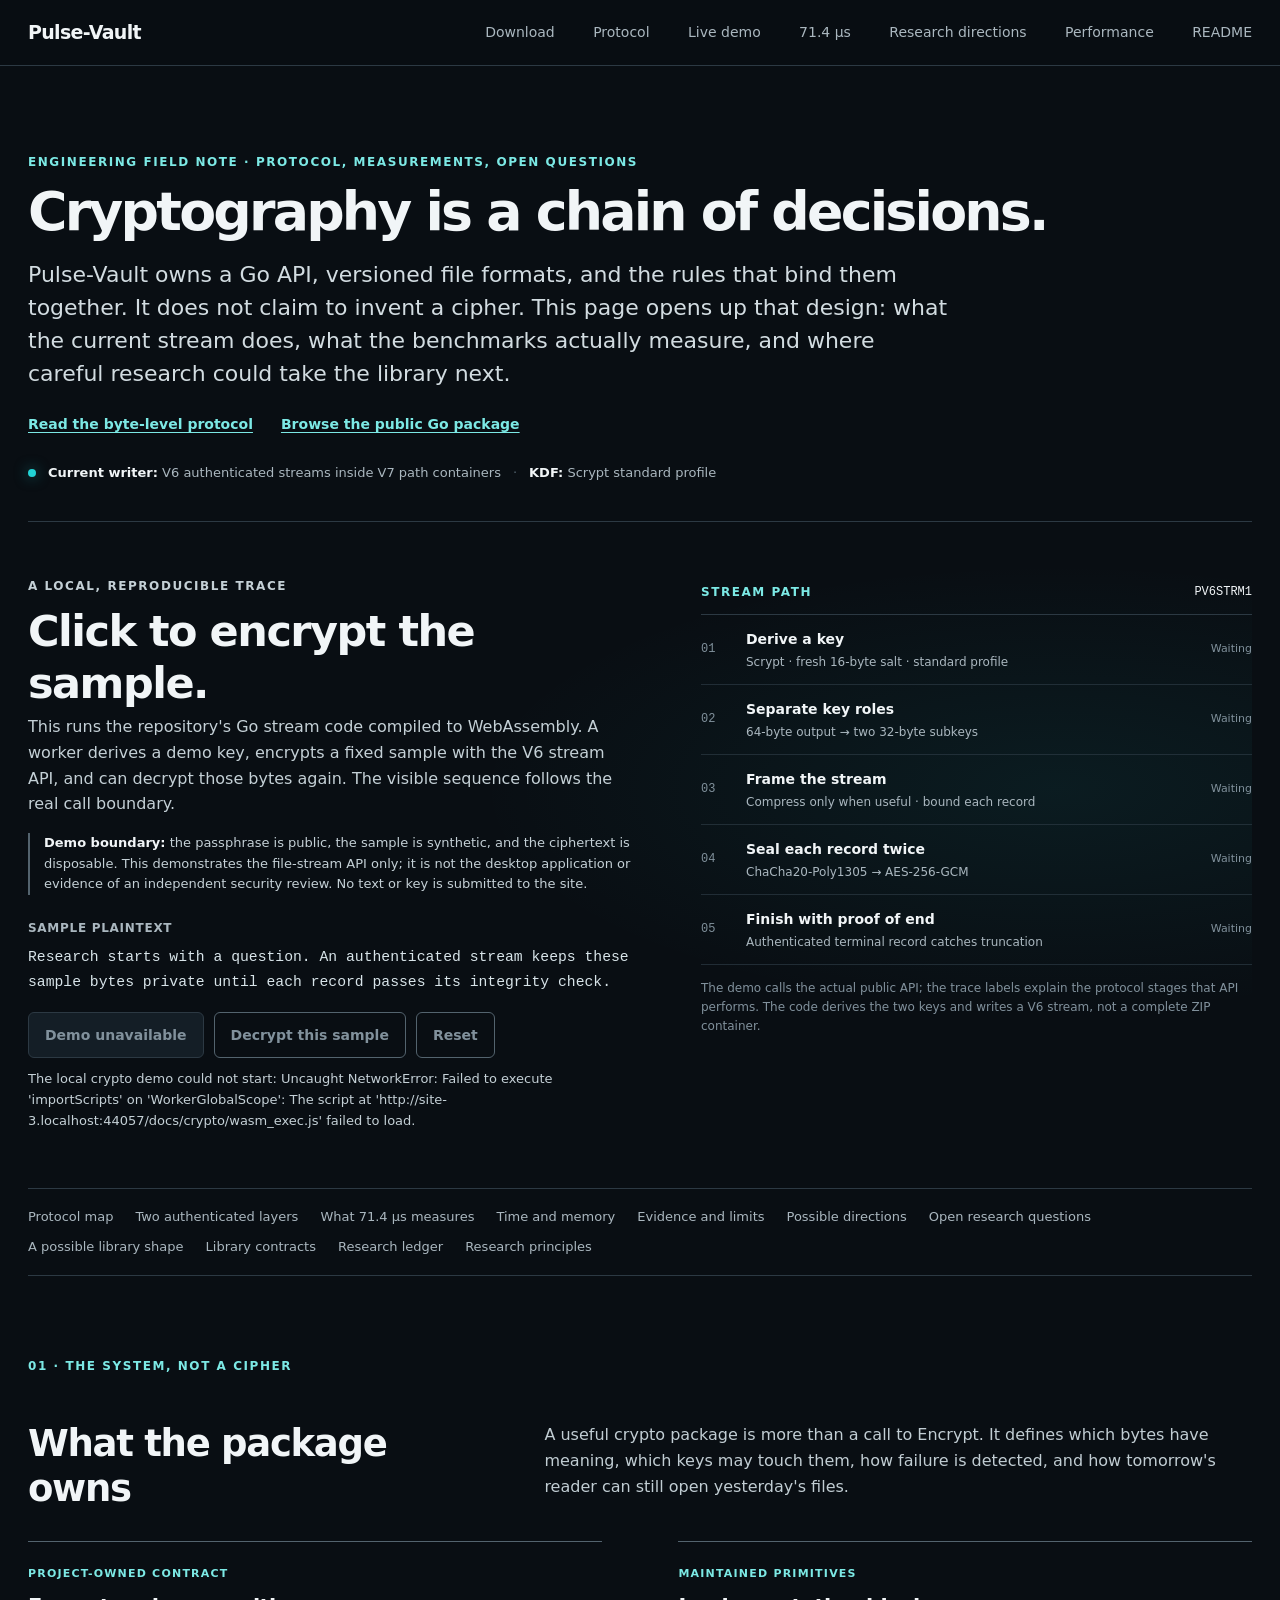
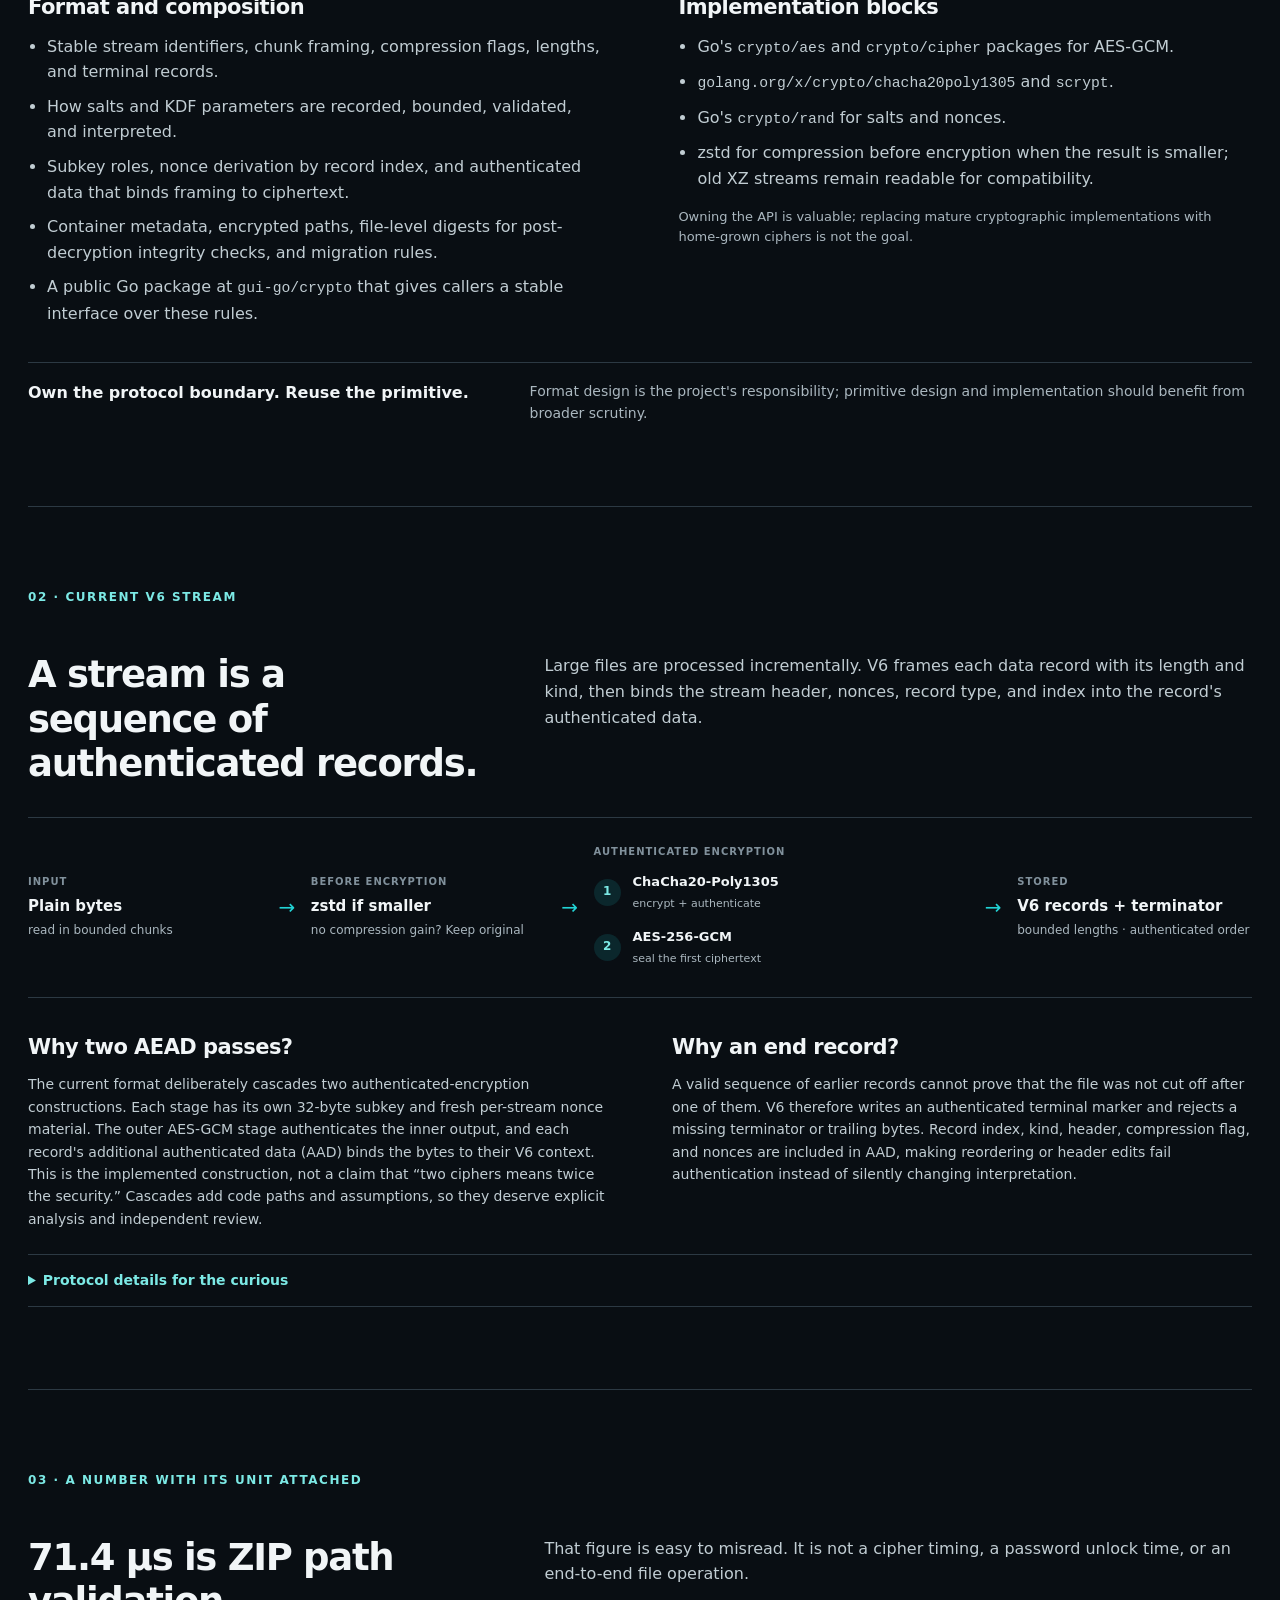
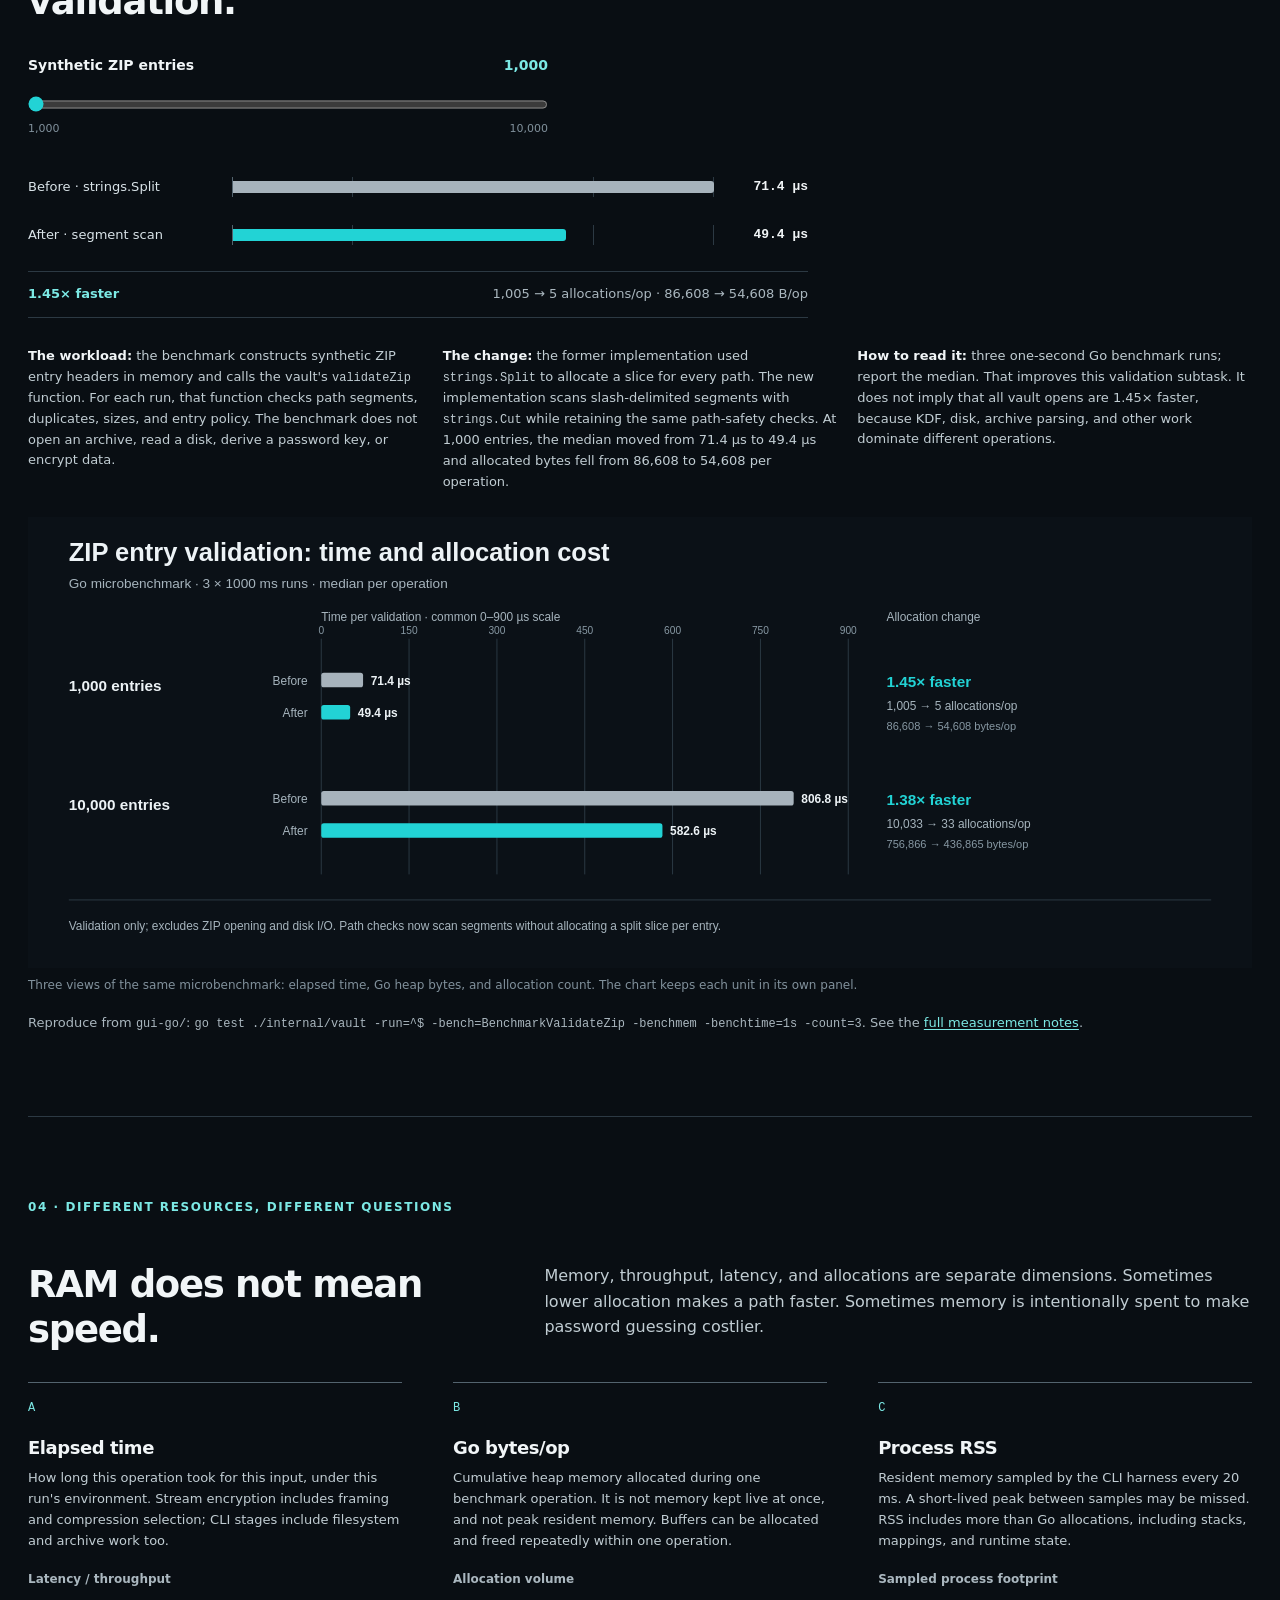
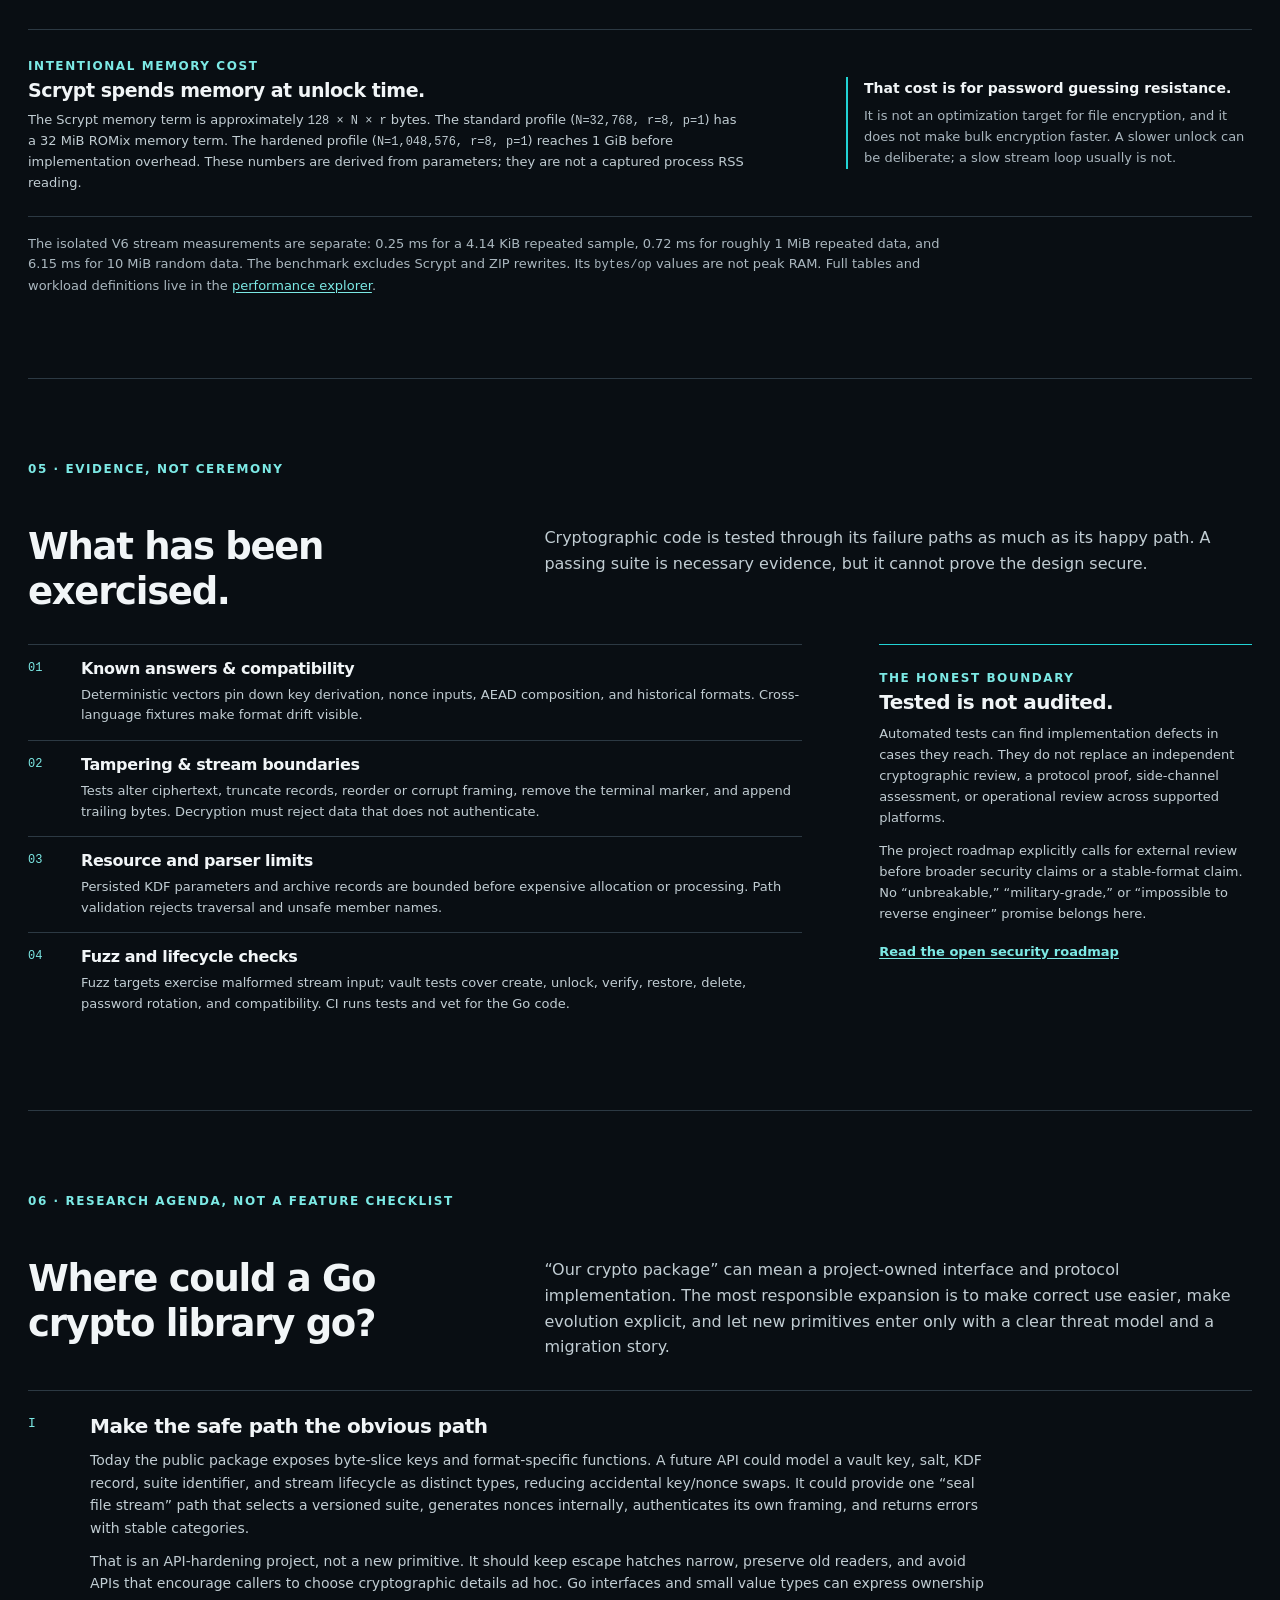
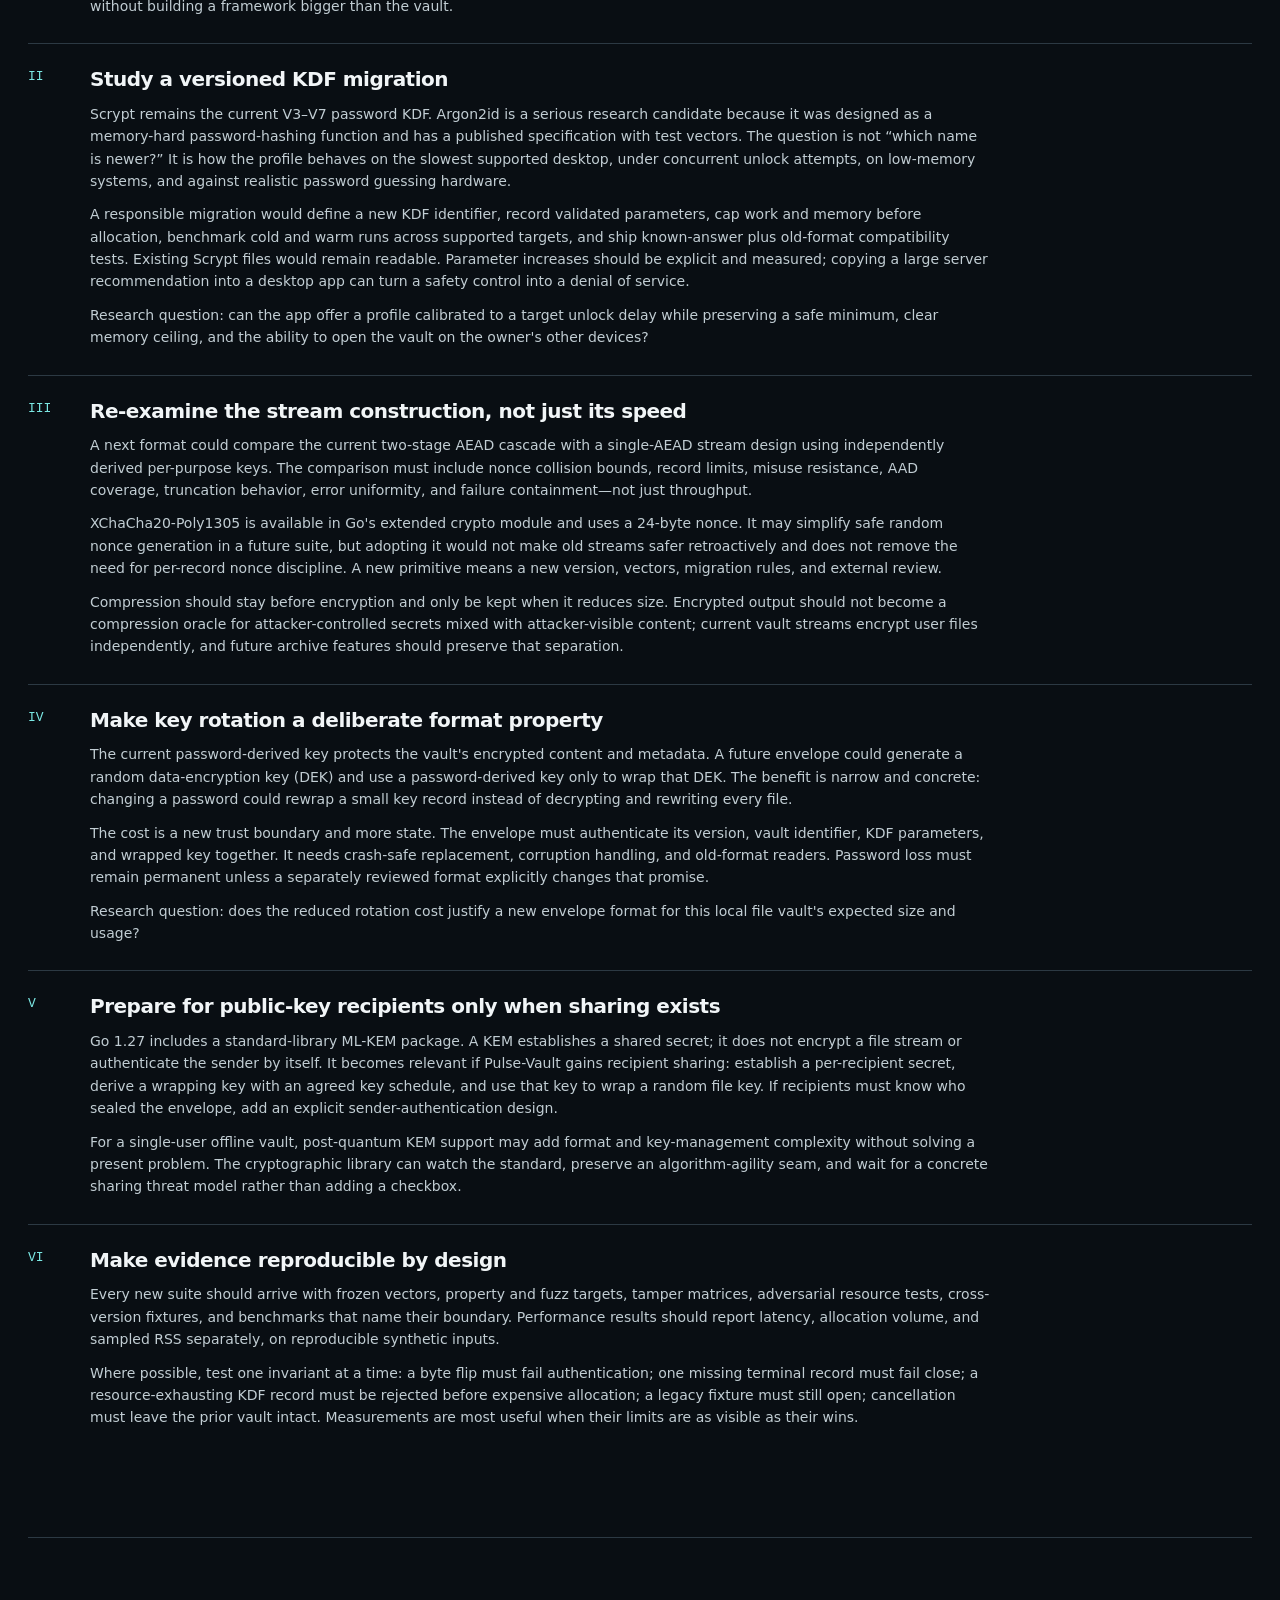
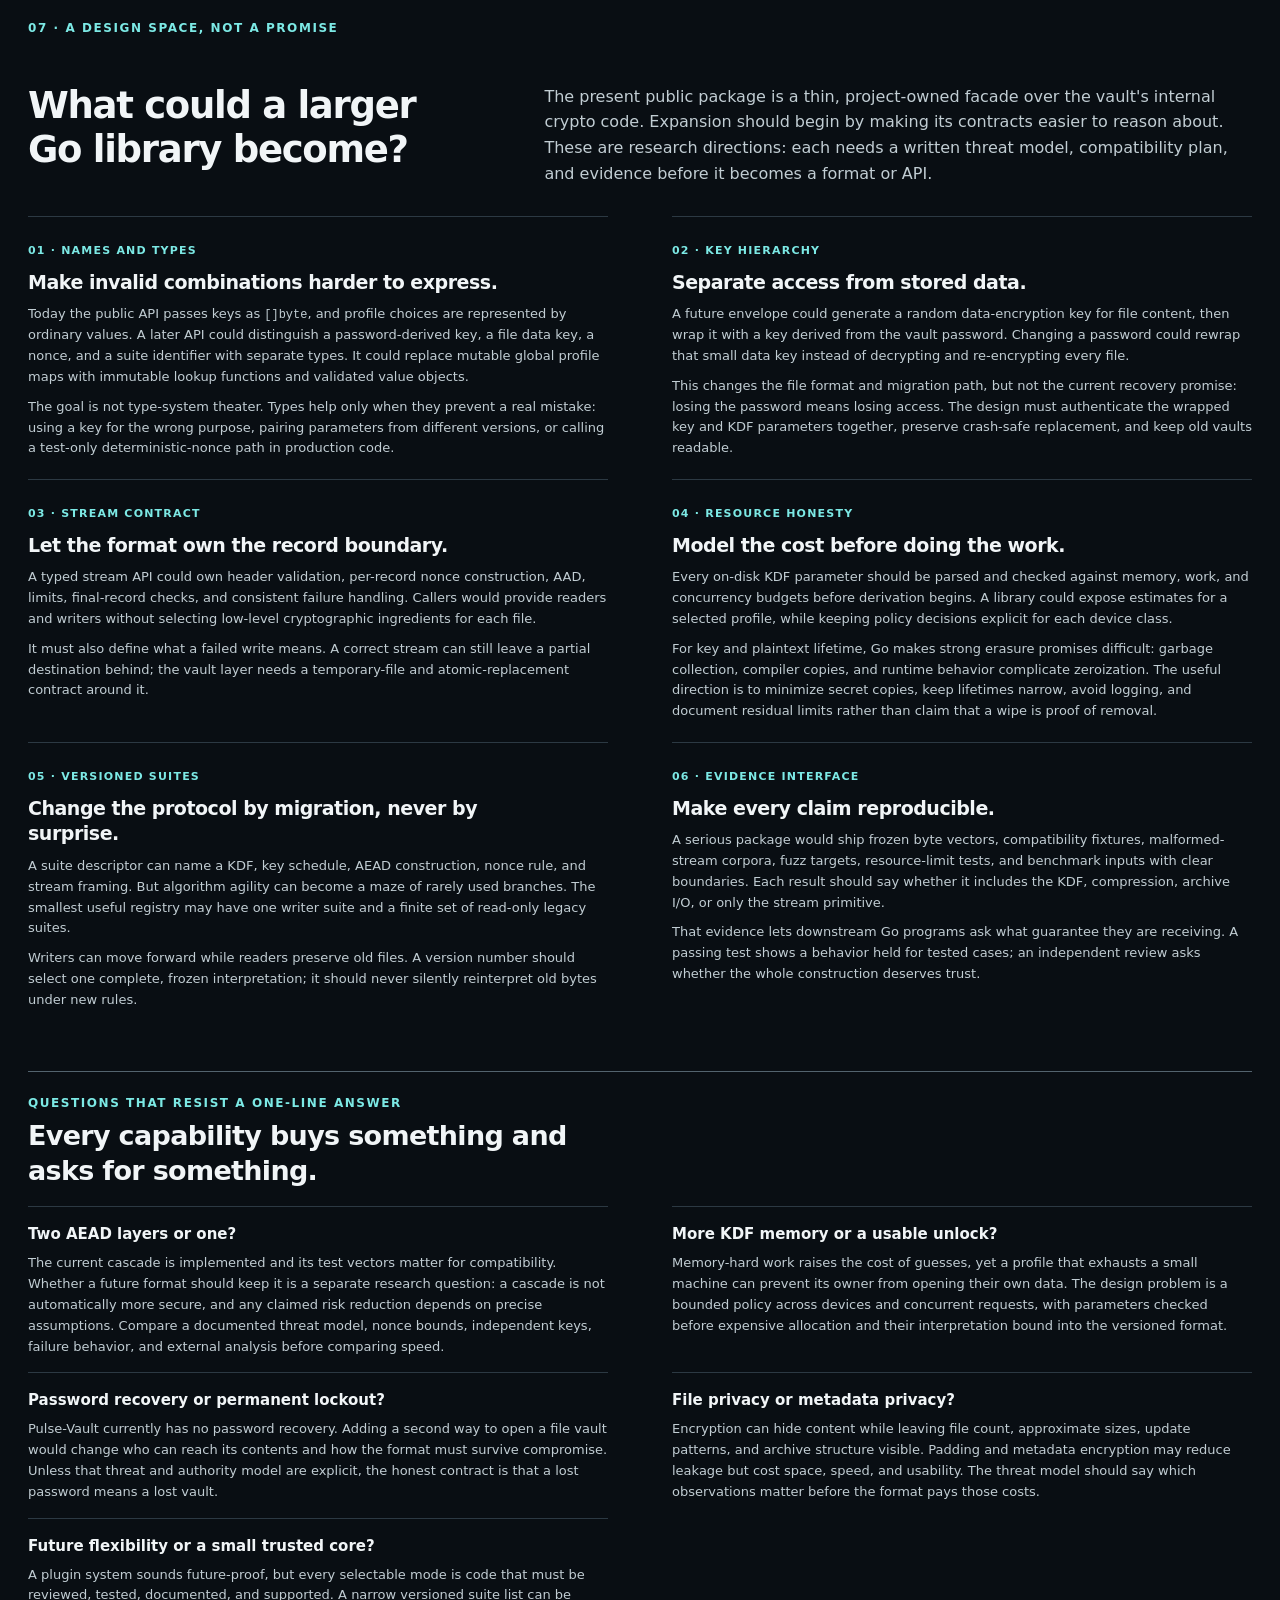
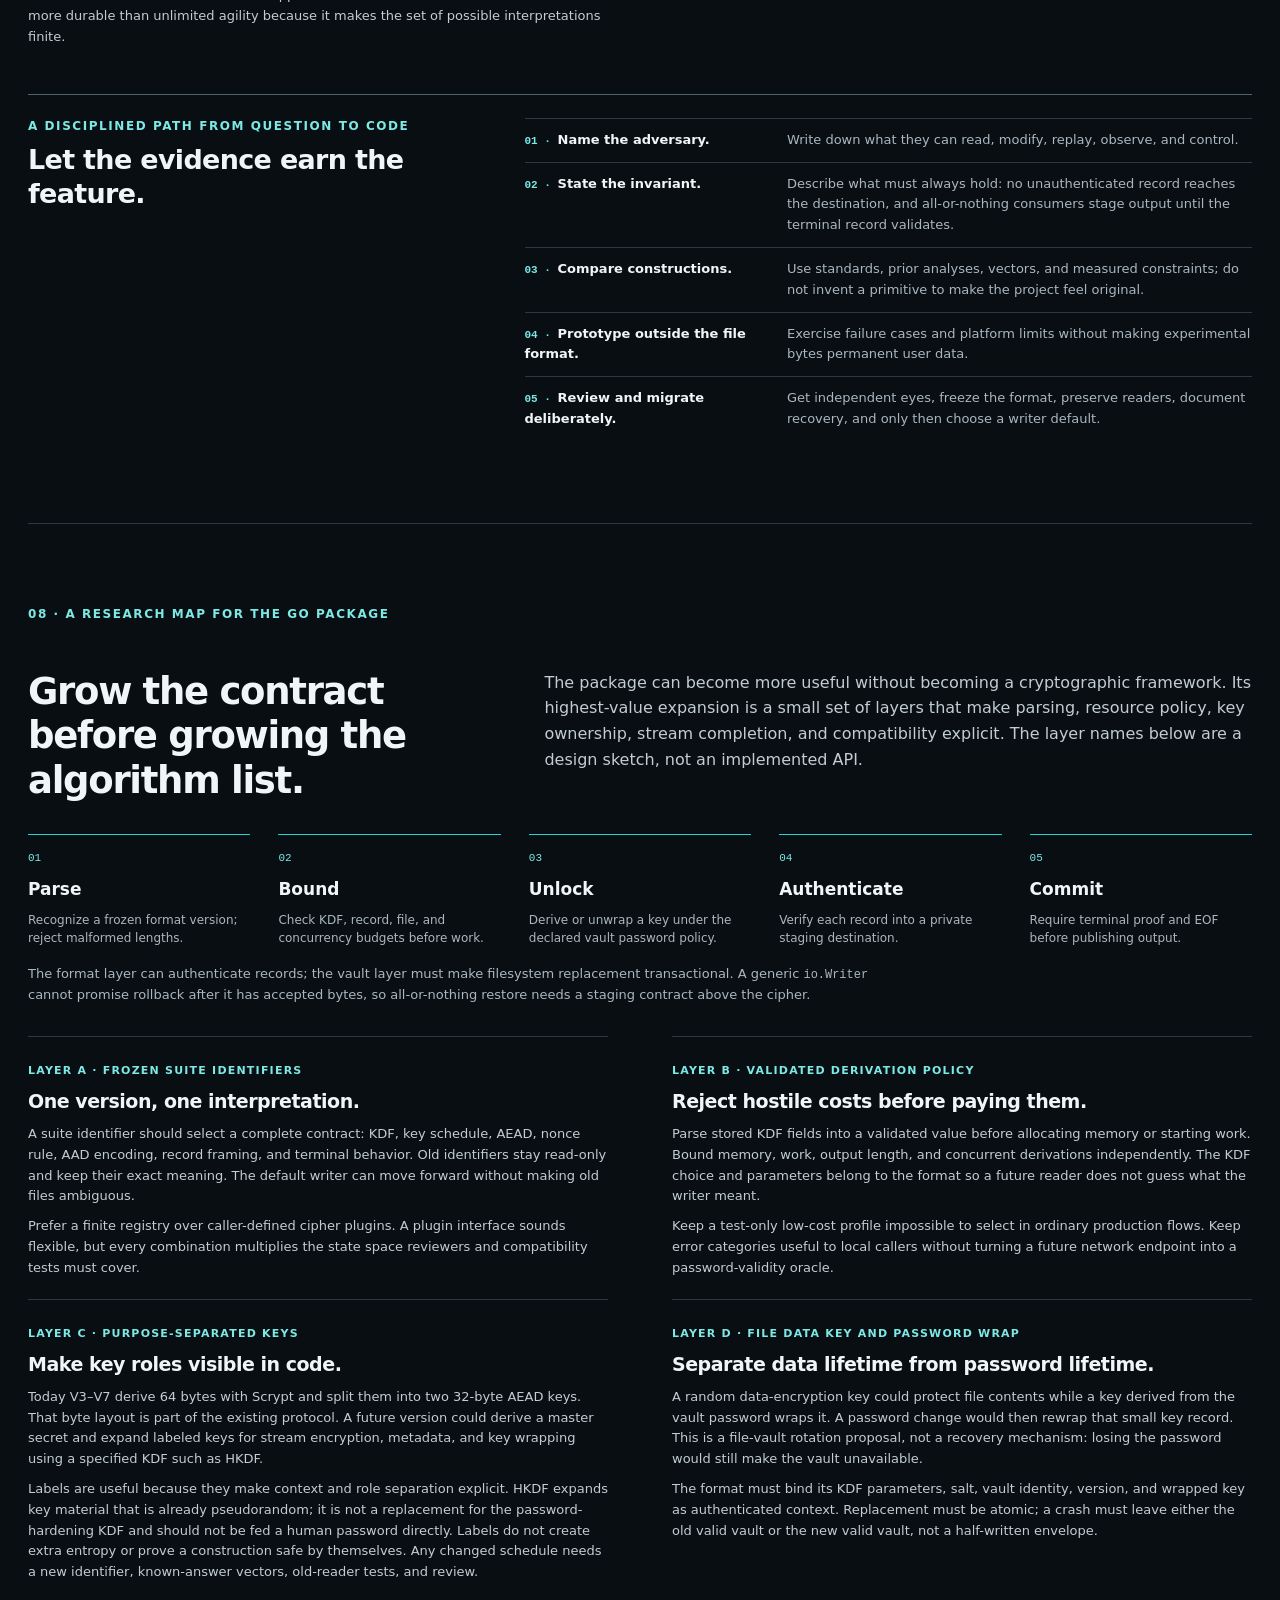
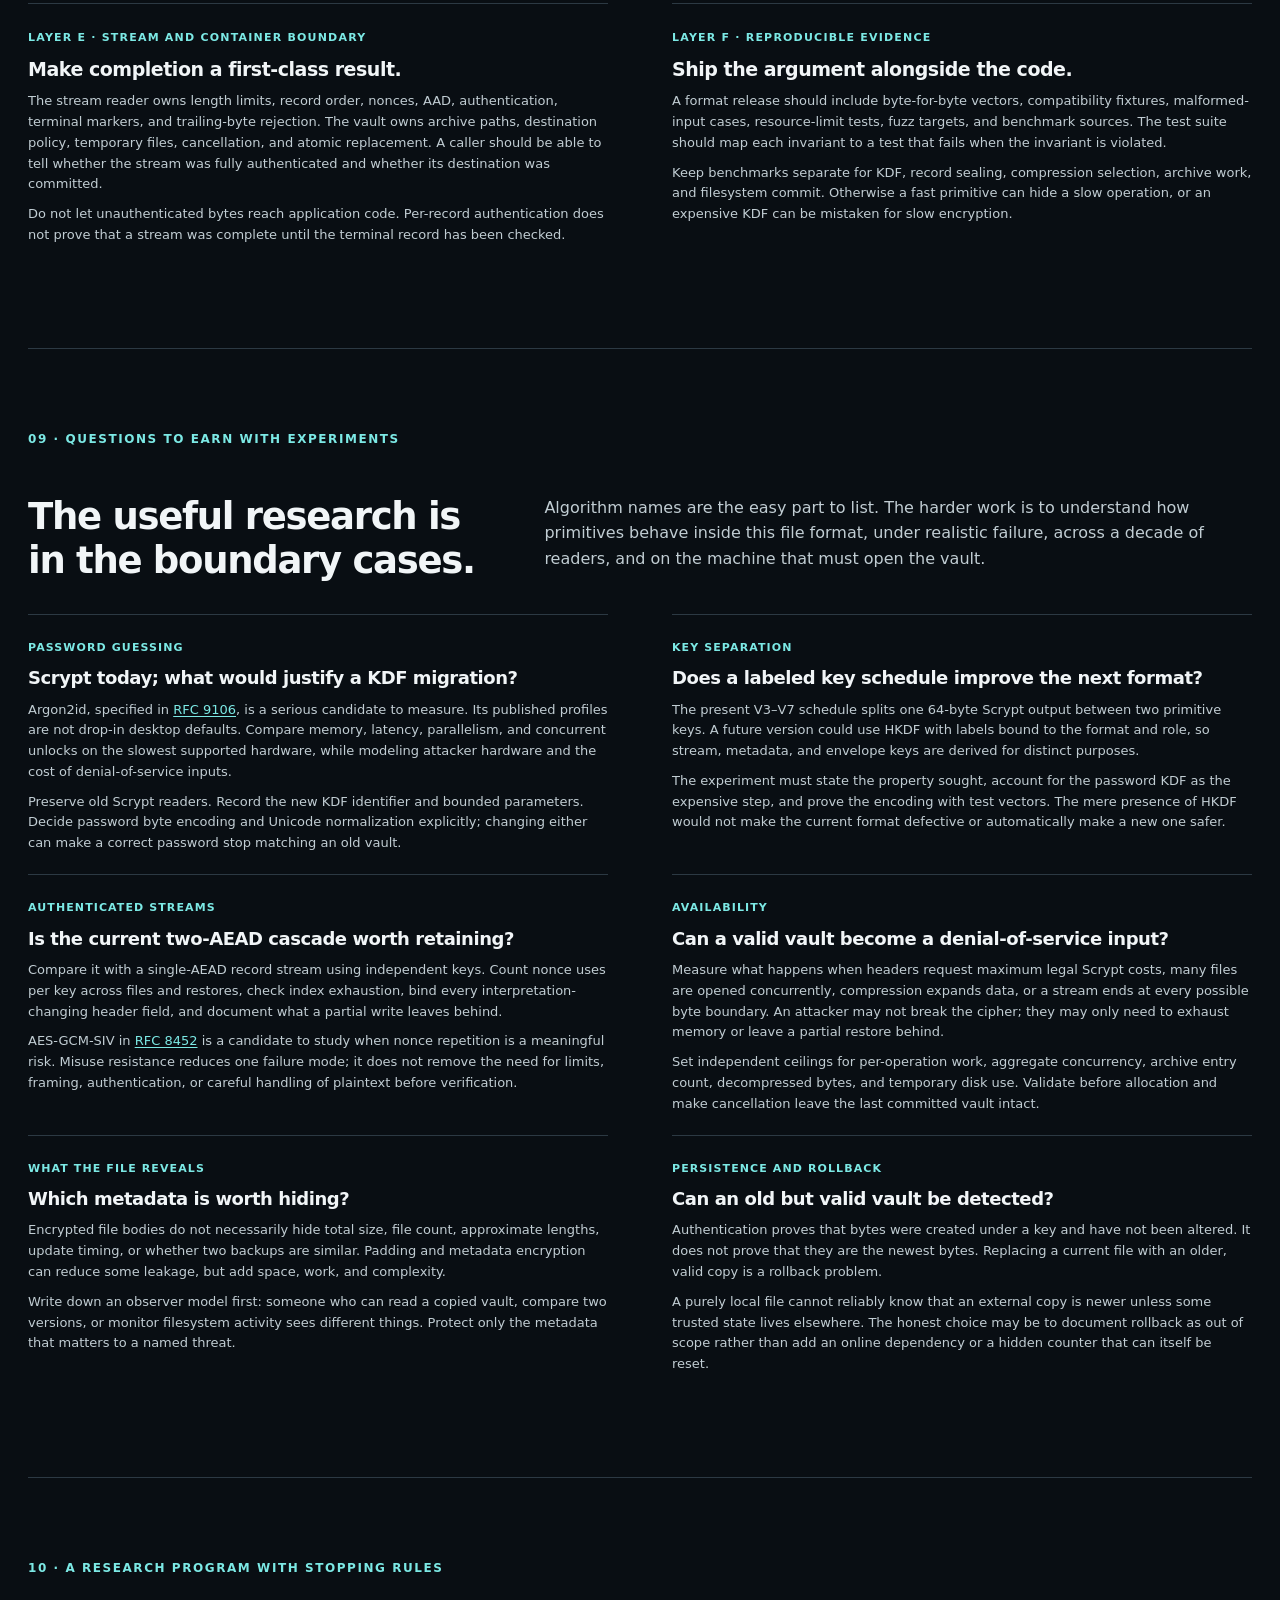
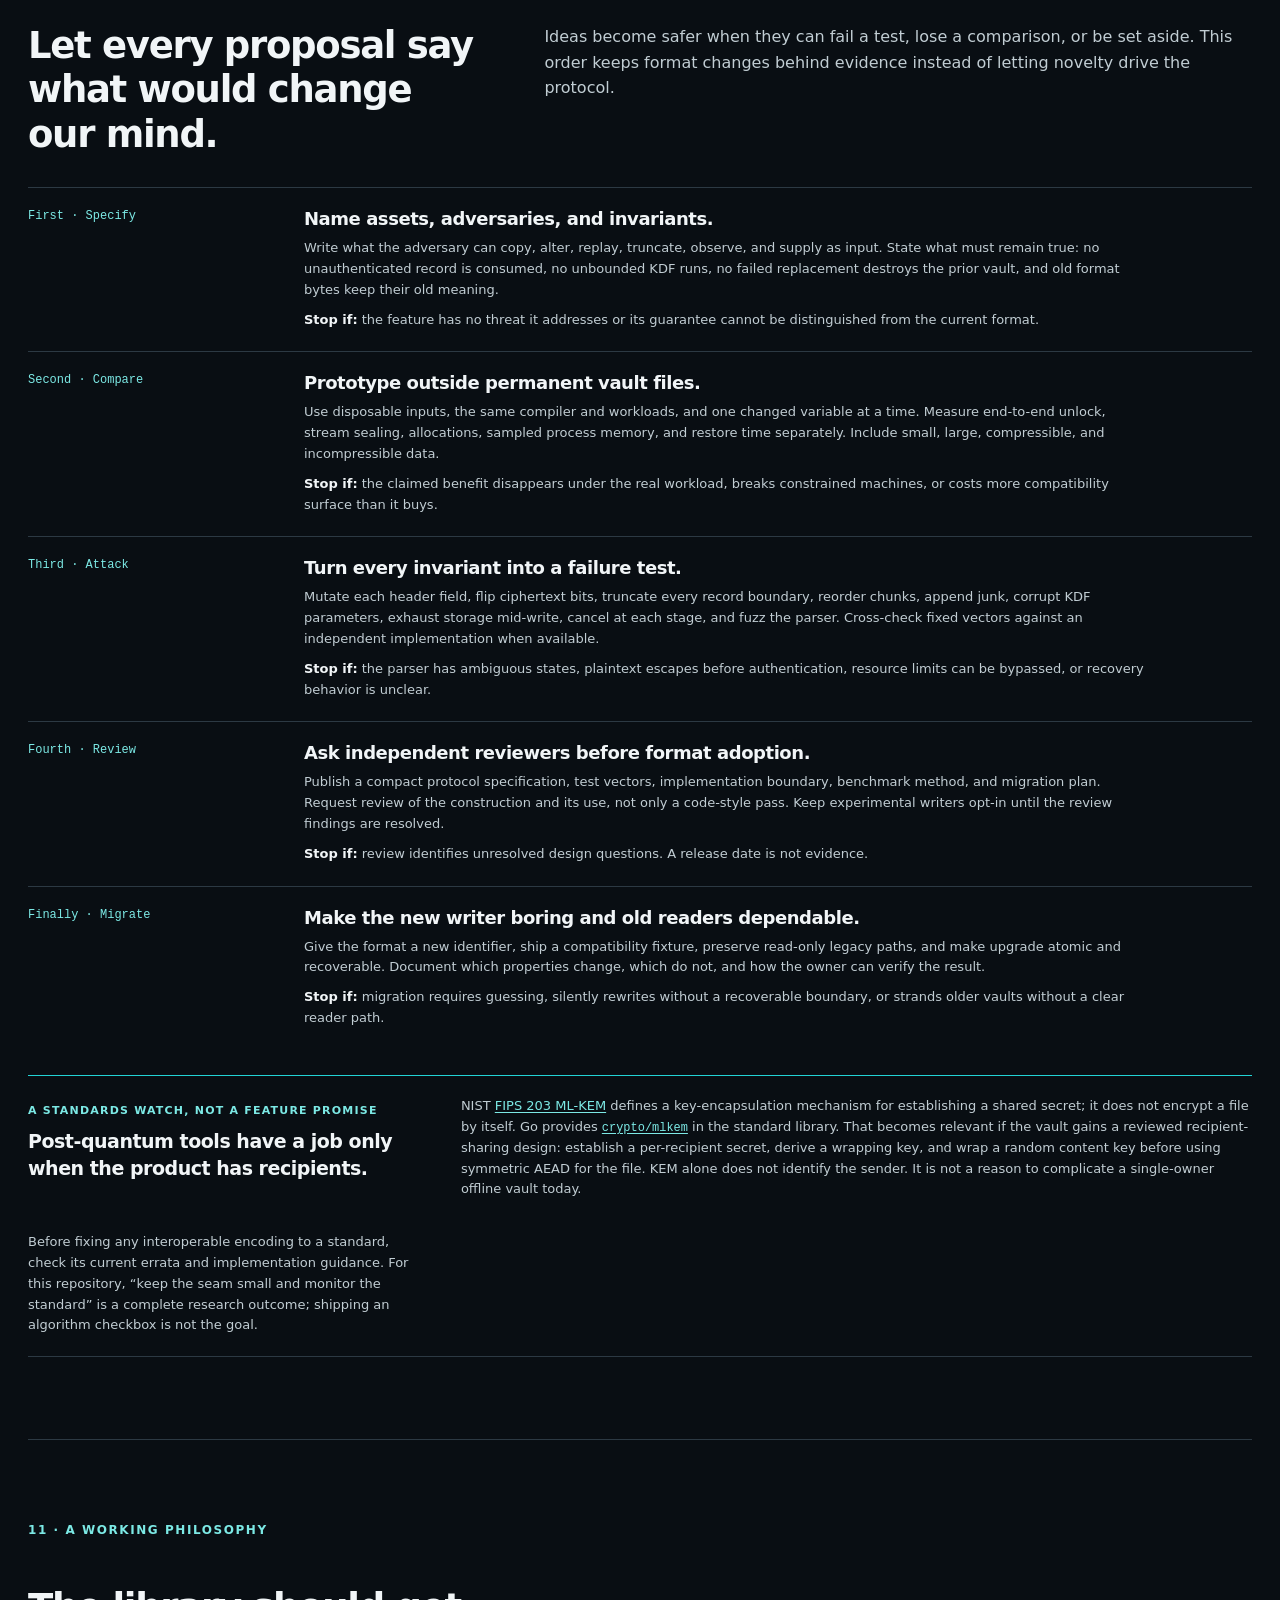
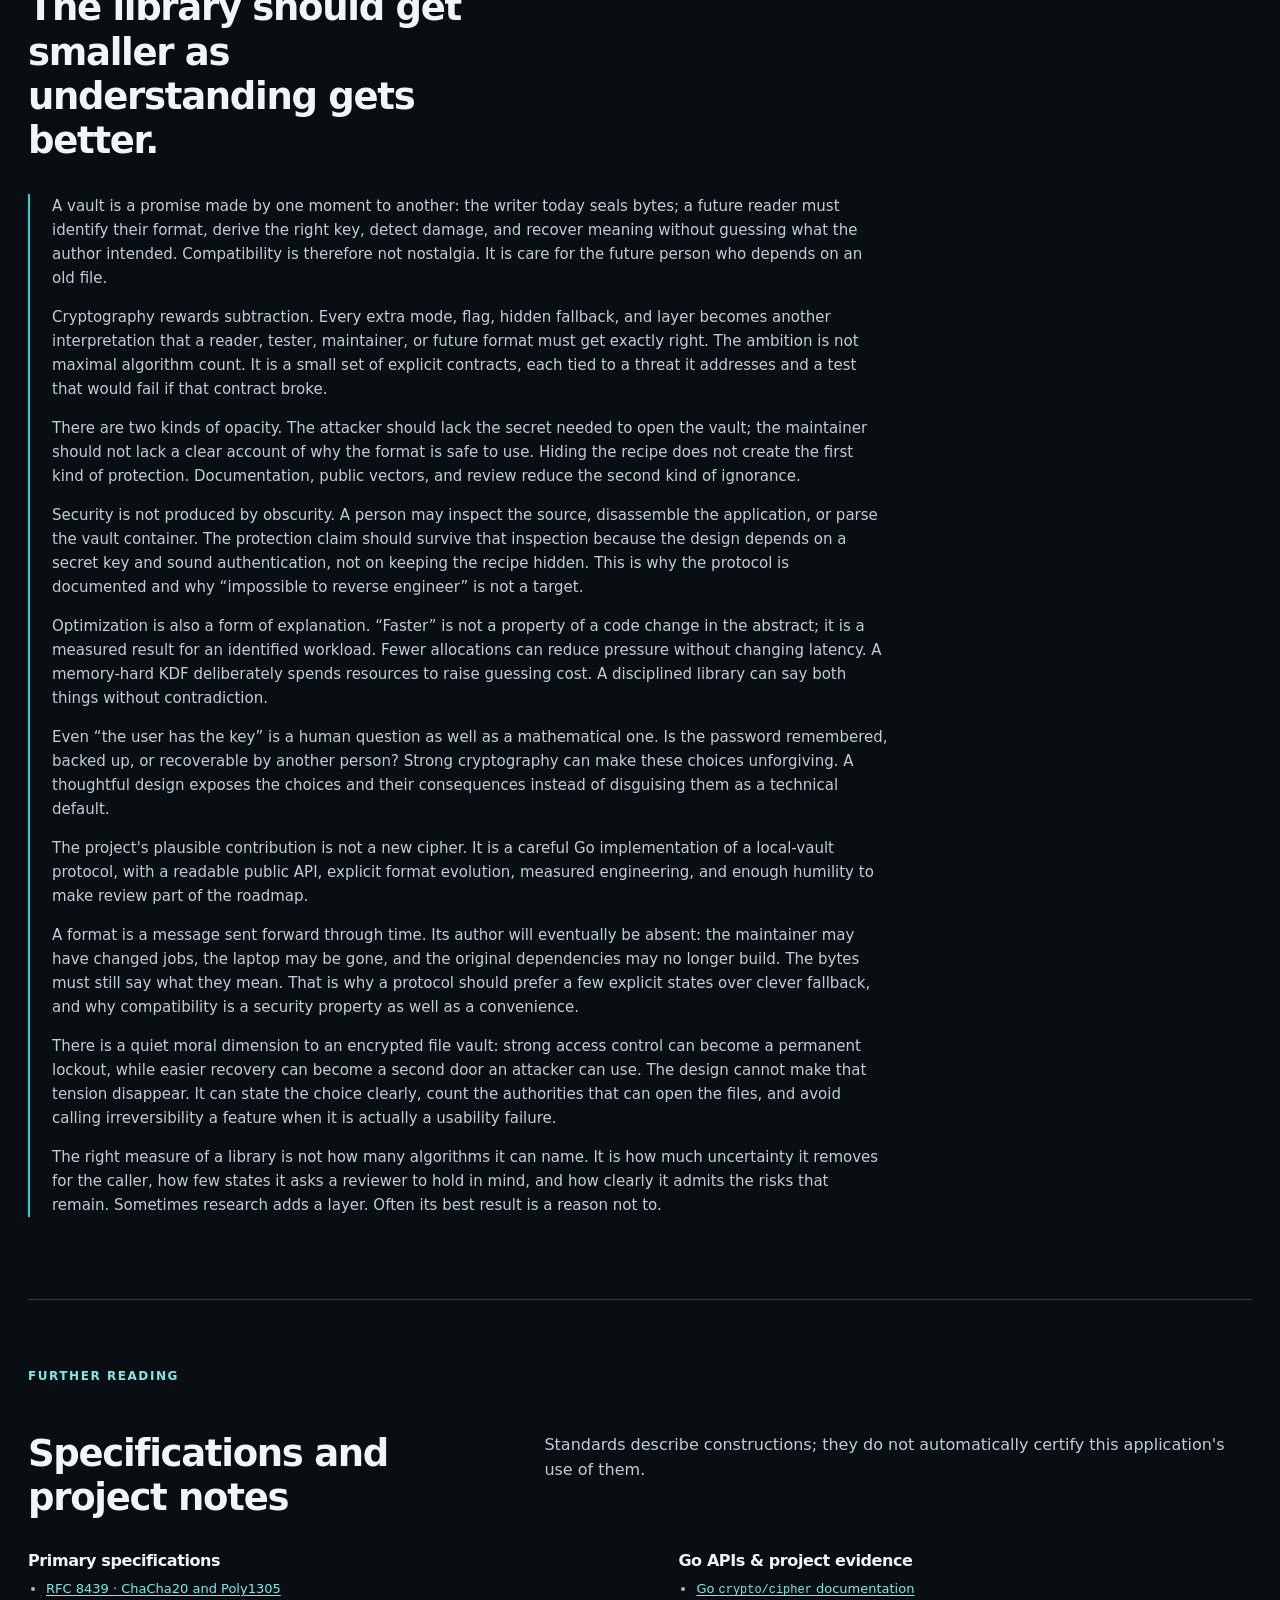
==== commit a92116bb: "Make Pulse-Vault downloads easier to find" ====
--- a/docs/crypto/index.html
+++ b/docs/crypto/index.html
@@ -14,6 +14,7 @@
     <header class="site-header">
       <a class="wordmark" href="../" aria-label="Pulse-Vault field notes home">Pulse-Vault</a>
       <nav aria-label="Page navigation">
+        <a href="https://github.com/Z3r0s/Pulse-Vault/releases/latest">Download</a>
         <a href="#map">Protocol</a>
         <a href="#live-demo">Live demo</a>
         <a href="#measurement">71.4 µs</a>
